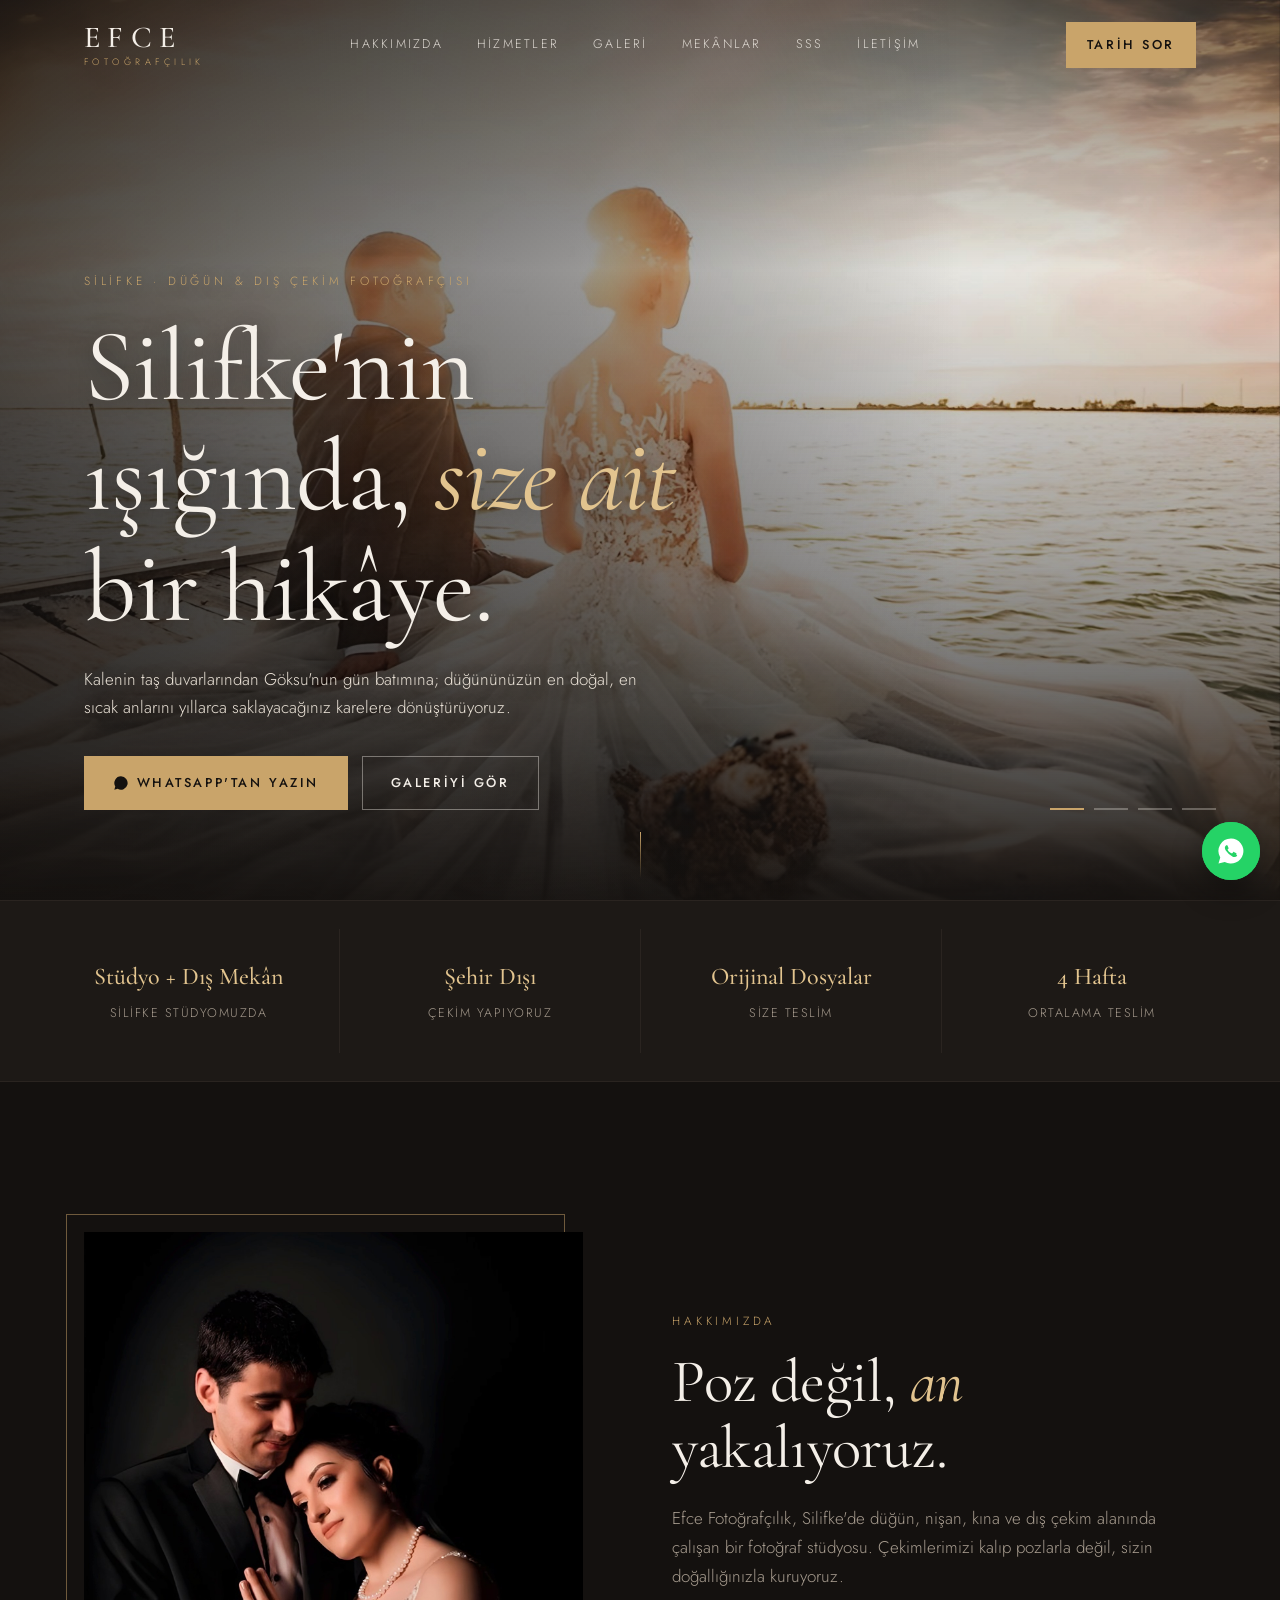
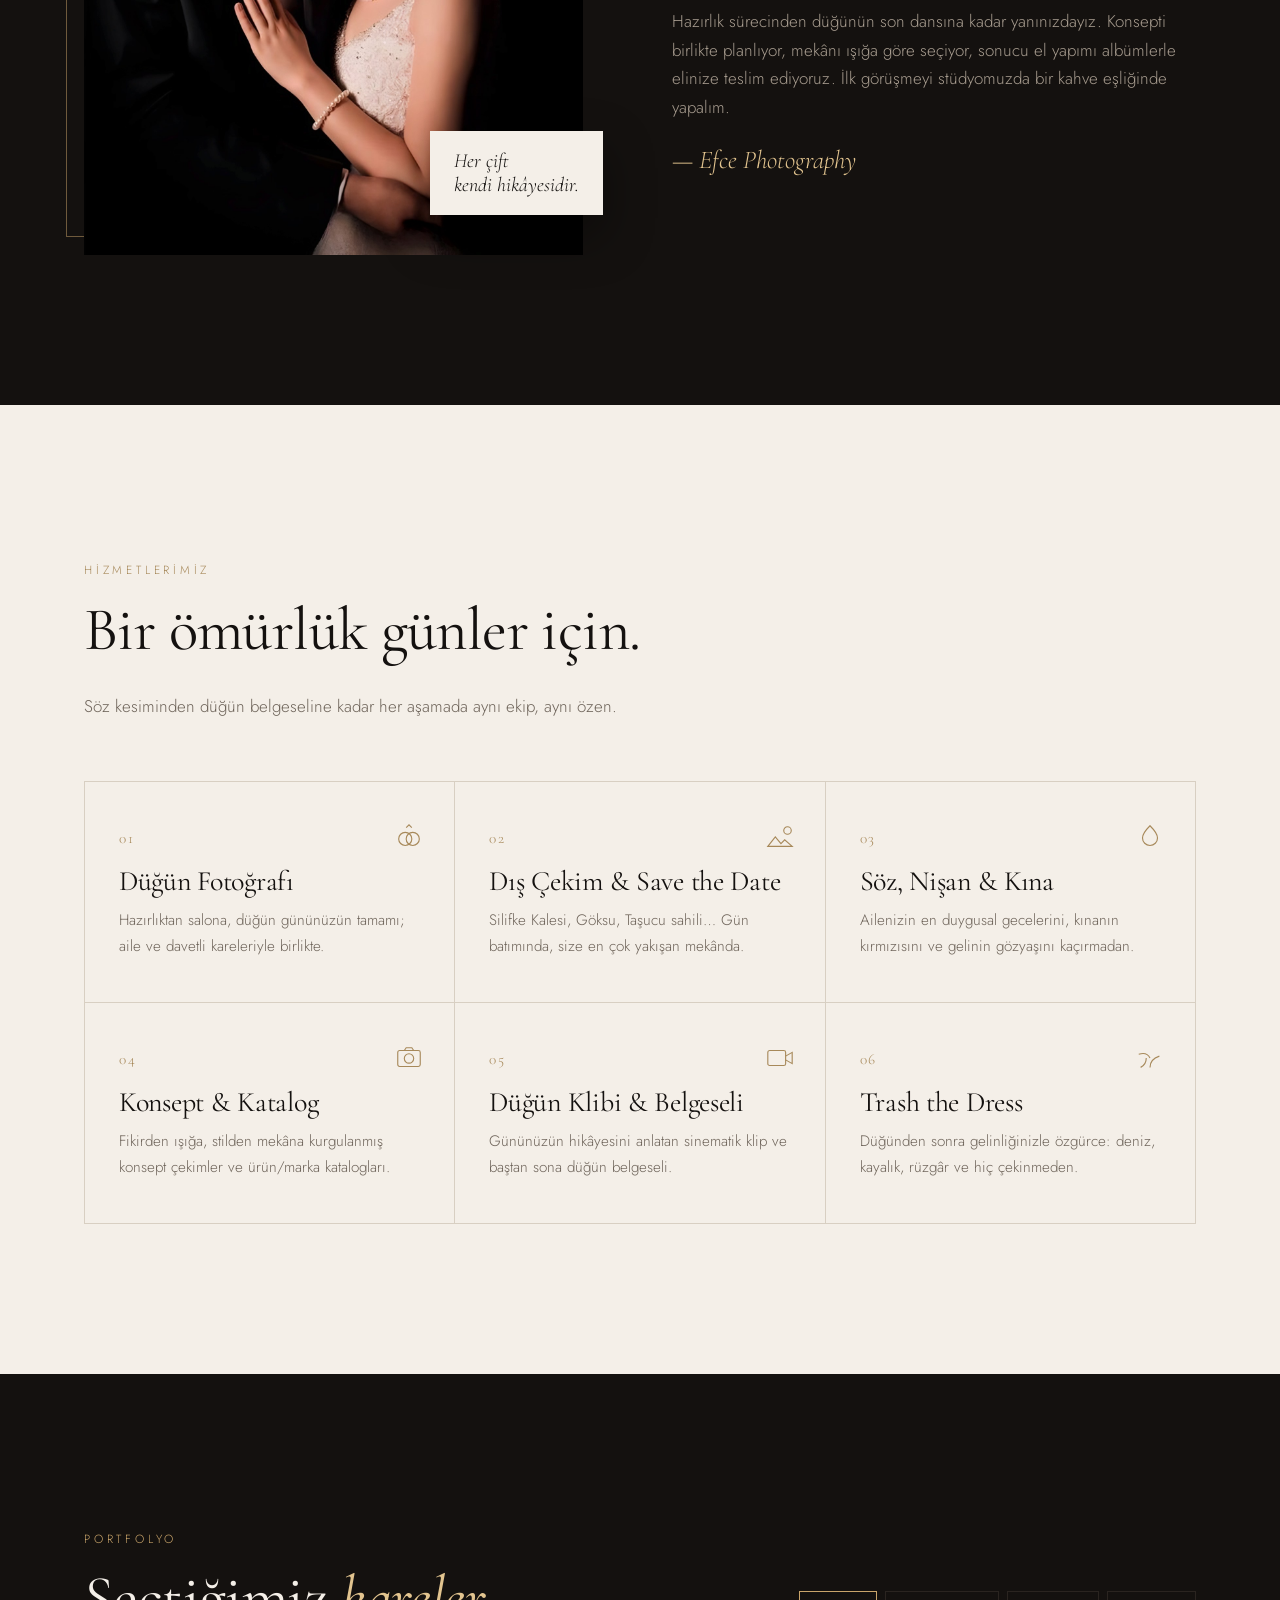
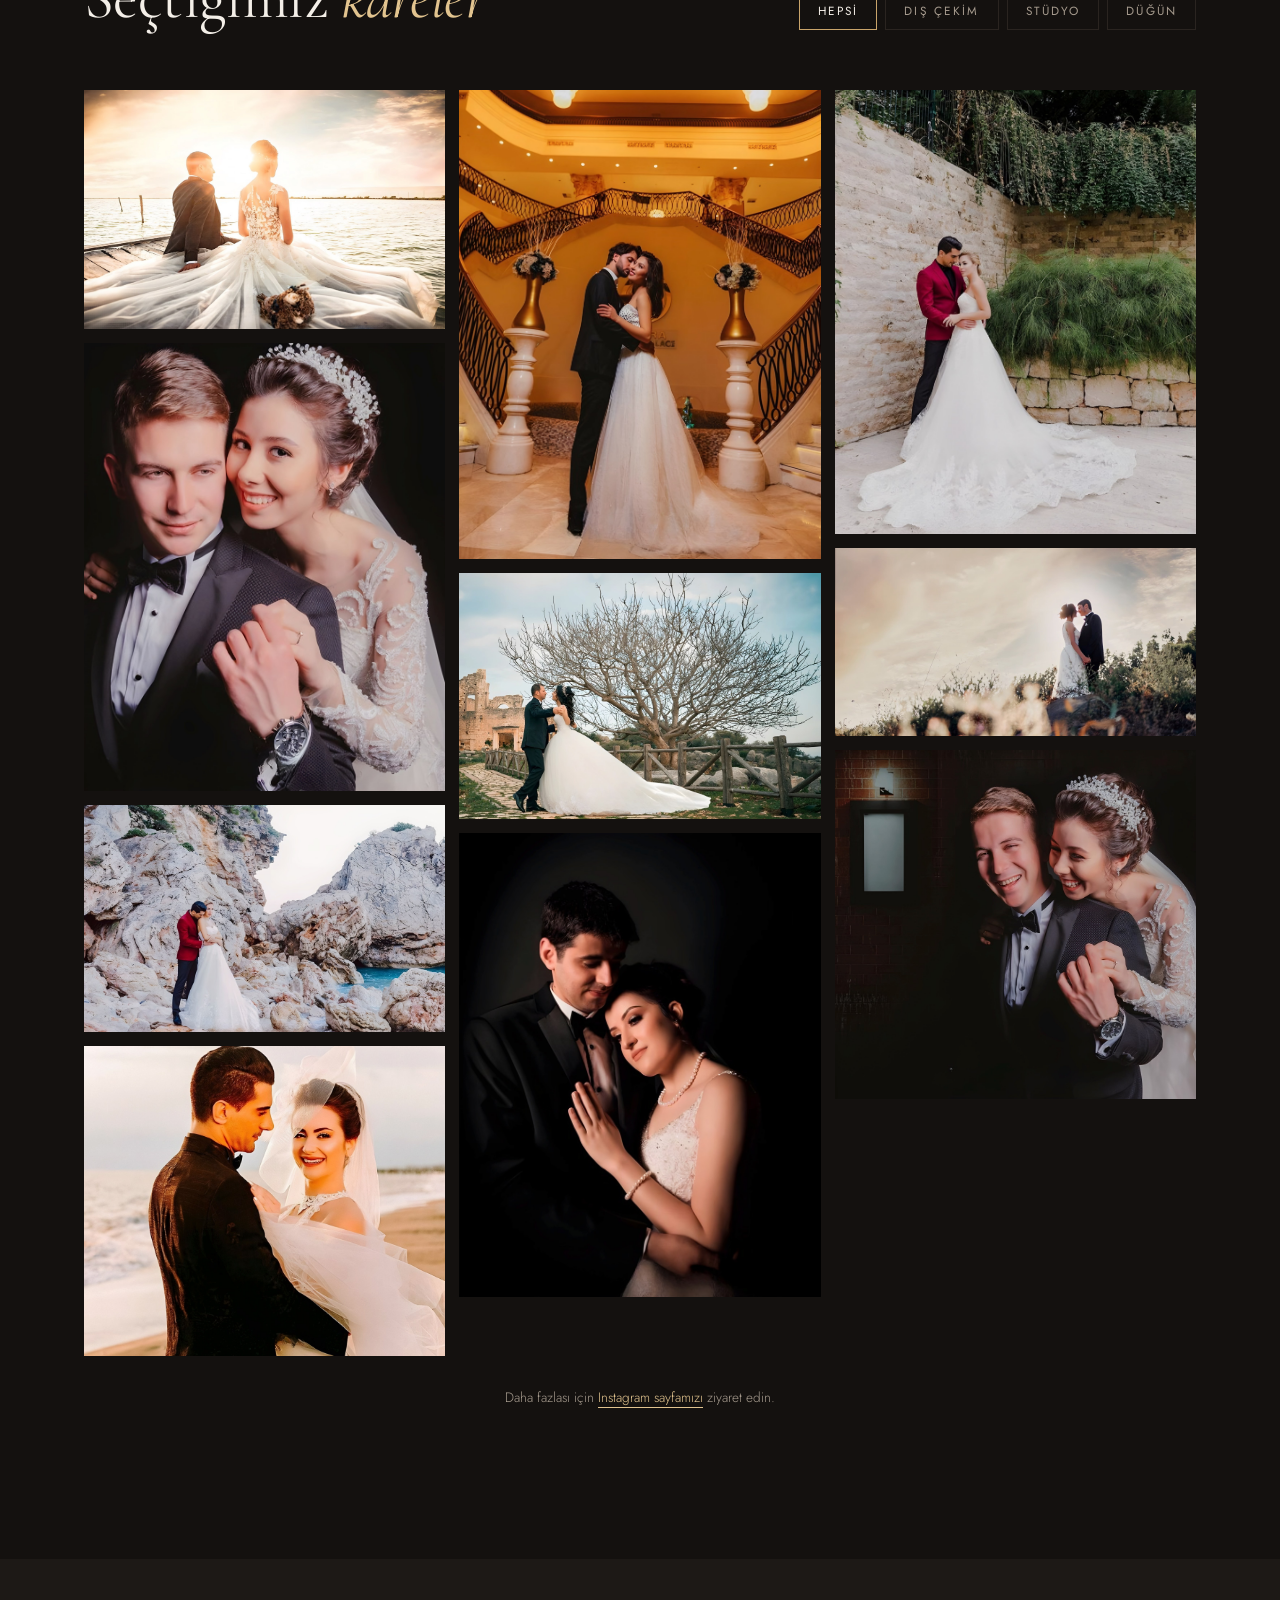
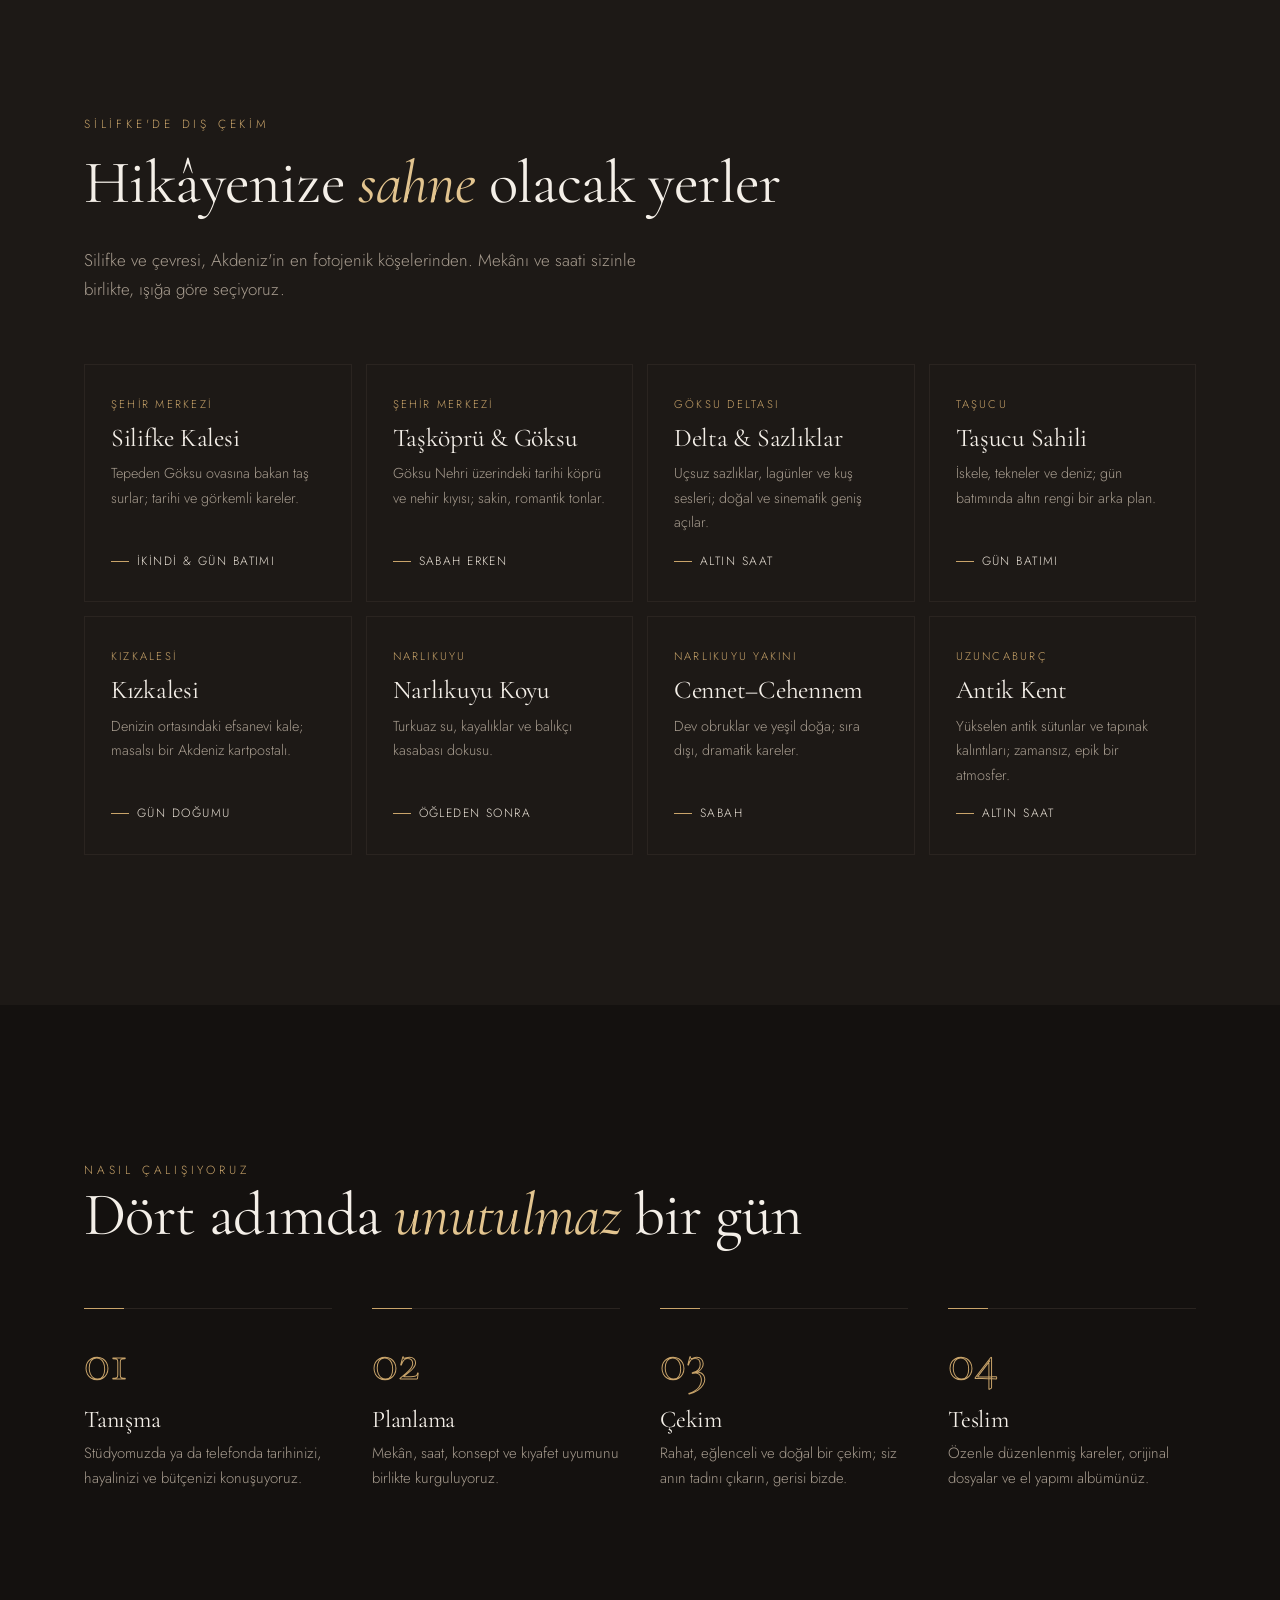
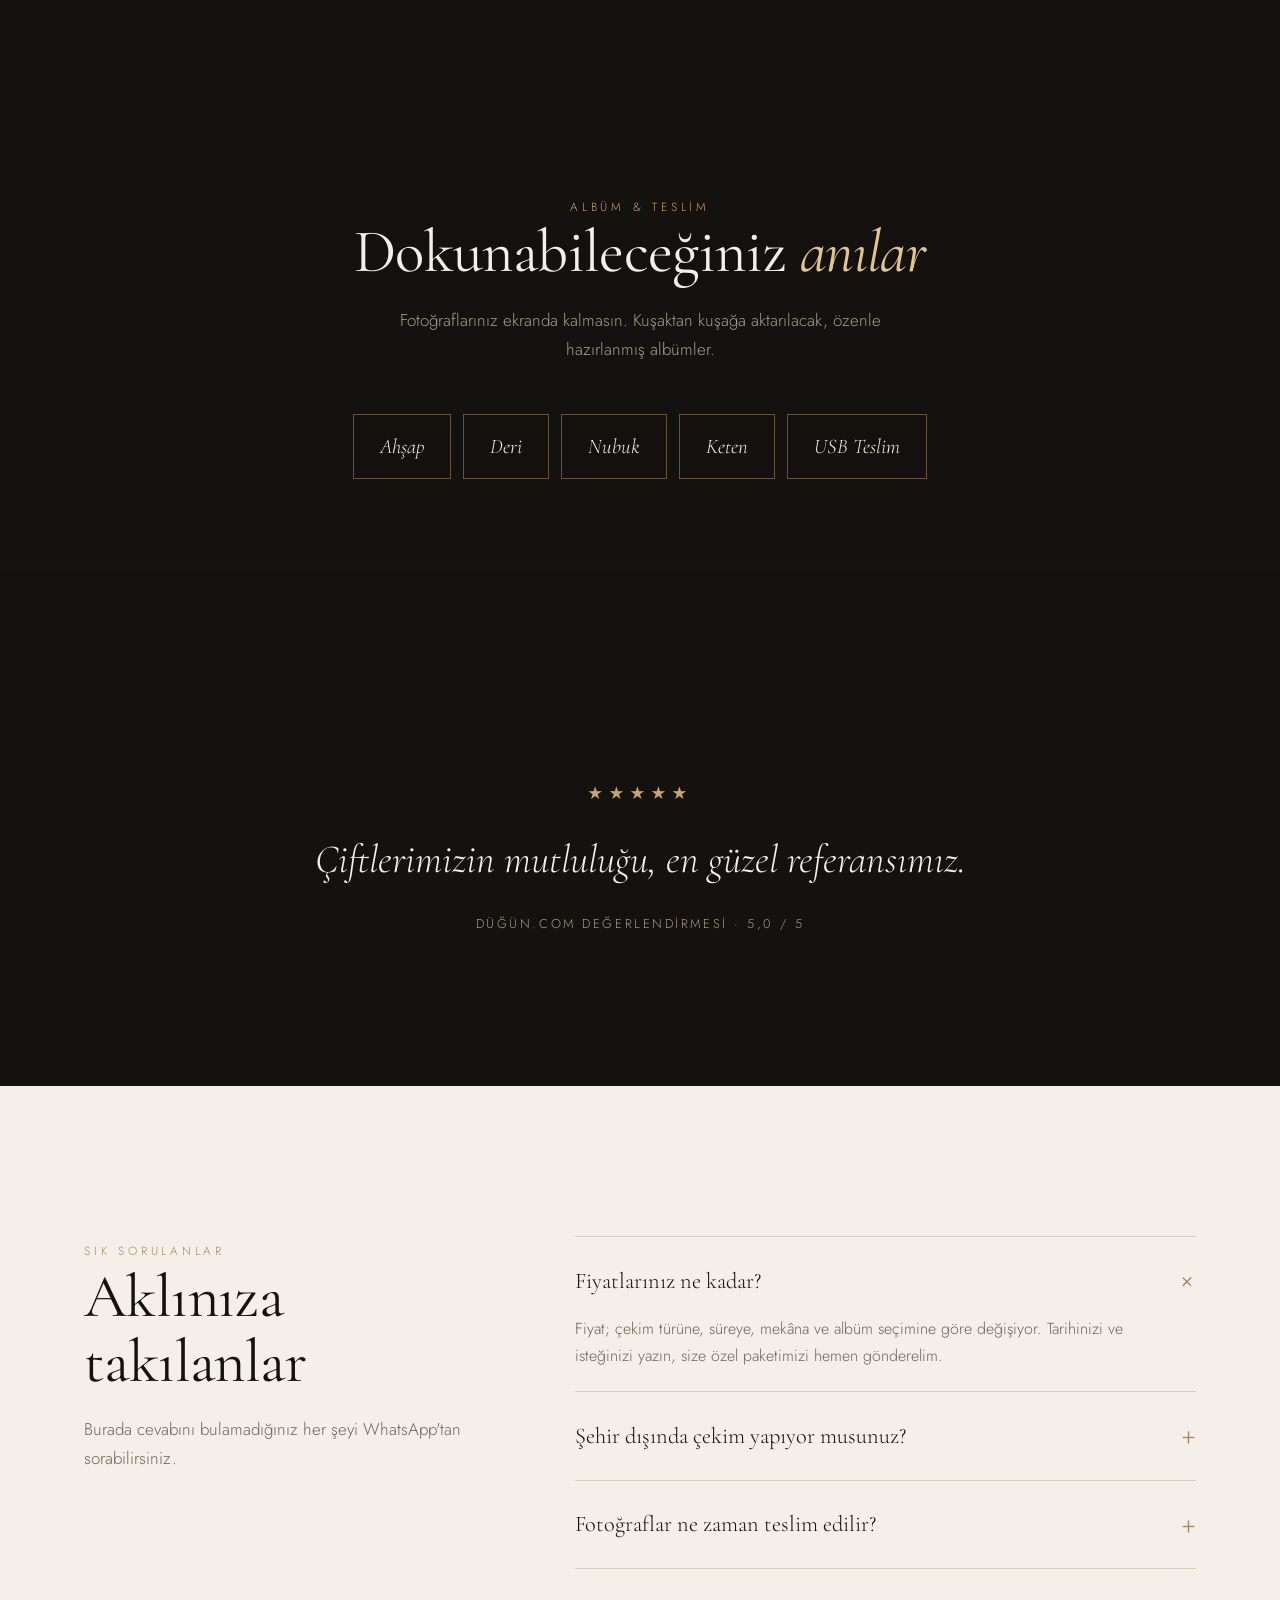
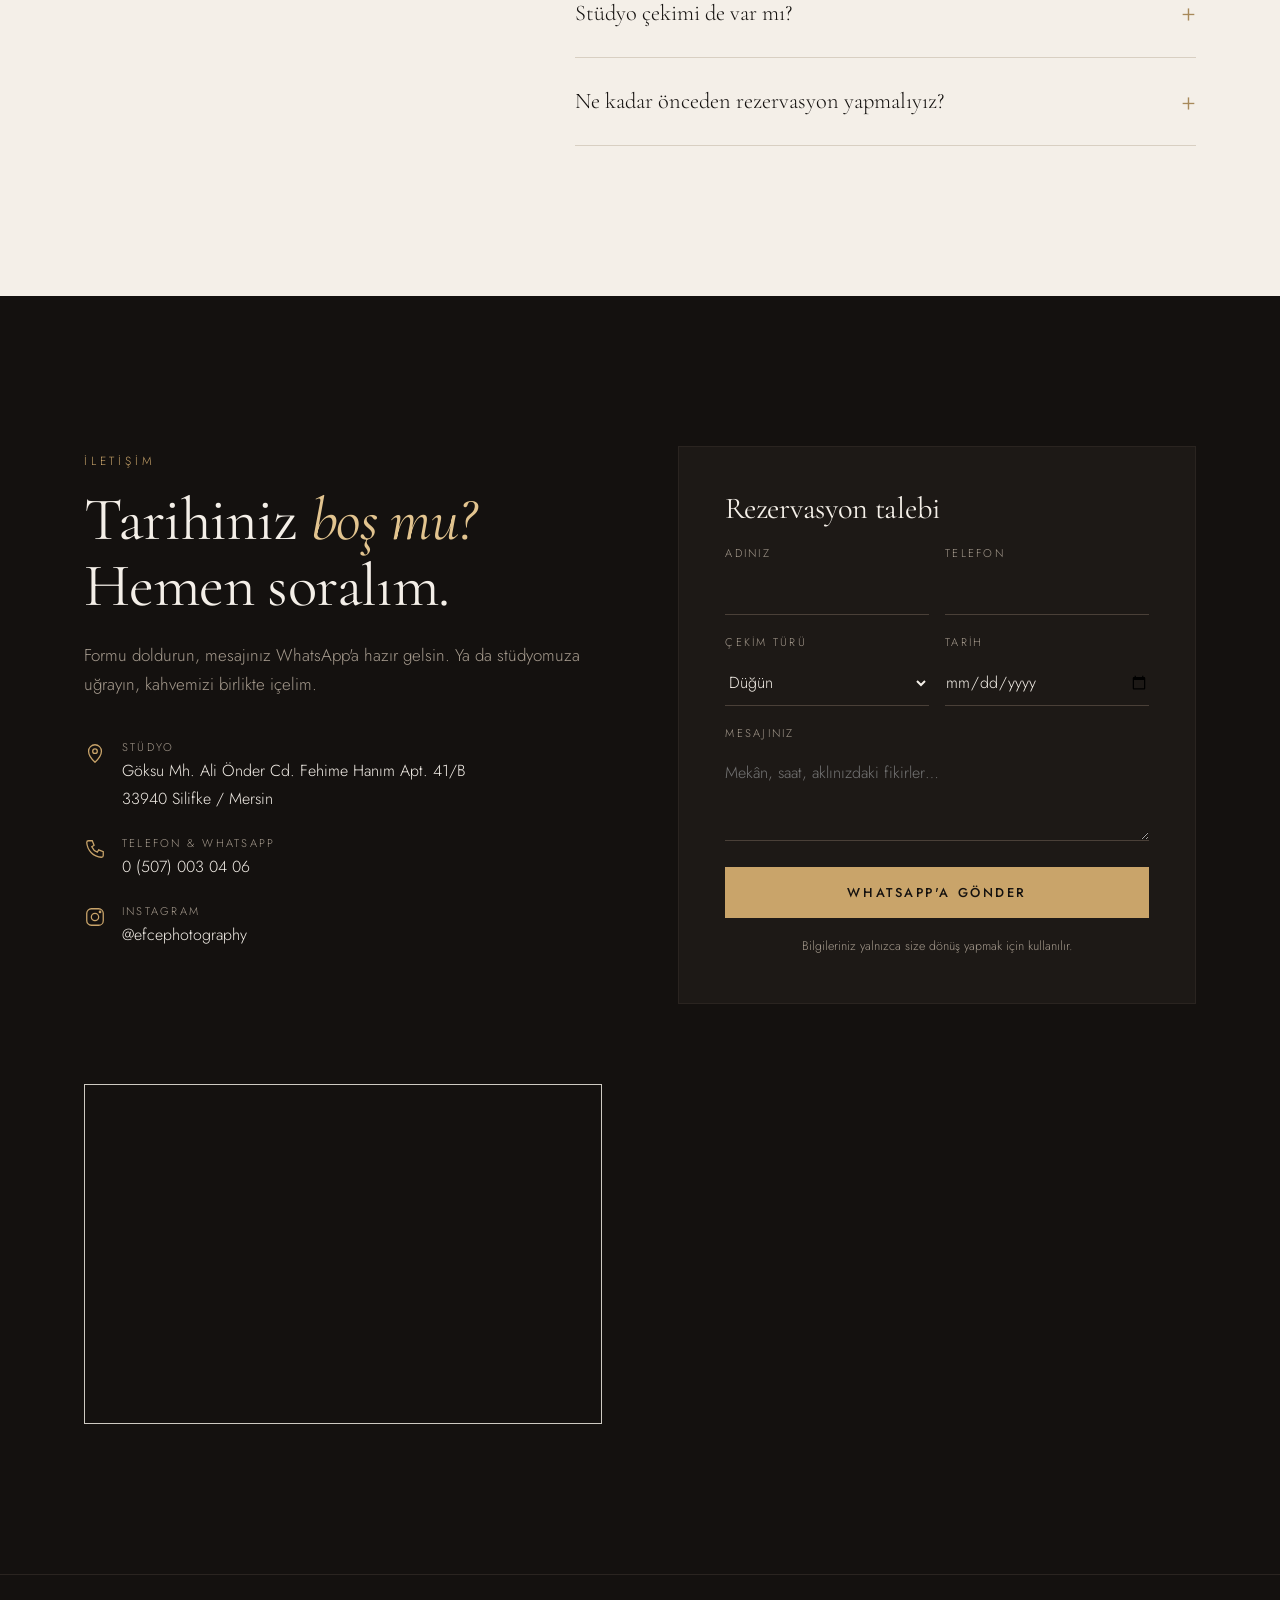
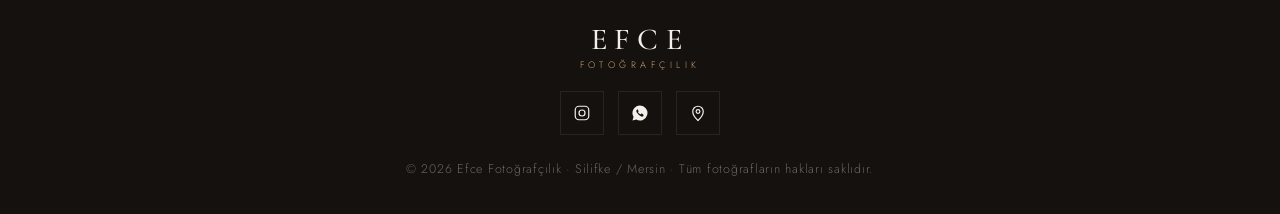
==== index.html @ 80490b1f "Efce Fotoğrafçılık sitesi ilk sürüm Co-Authored-By: Claude Opus 5.5 <noreply@anthropic.com>" ====
<!doctype html>
<html lang="tr">
<head>
<meta charset="utf-8">
<meta name="viewport" content="width=device-width, initial-scale=1">
<title>Efce Fotoğrafçılık · Silifke Düğün ve Dış Çekim</title>
<meta name="description" content="Efce Fotoğrafçılık — Silifke'de düğün, nişan, kına, dış çekim, save the date, konsept ve katalog çekimleri. Stüdyo ve dış mekân, şehir dışı çekim, el yapımı albümler.">
<meta property="og:title" content="Efce Fotoğrafçılık · Silifke">
<meta property="og:description" content="Silifke'nin ışığında size ait bir hikâye: düğün, dış çekim, nişan ve konsept çekimler.">
<meta property="og:image" content="https://efcefotografcilik.com.tr/img/p5.jpg">
<meta property="og:type" content="website">
<meta name="theme-color" content="#14110f">
<link rel="icon" href="data:image/svg+xml,<svg xmlns='http://www.w3.org/2000/svg' viewBox='0 0 64 64'><rect width='64' height='64' rx='14' fill='%2314110f'/><circle cx='32' cy='32' r='15' fill='none' stroke='%23c9a46a' stroke-width='4'/><circle cx='32' cy='32' r='5' fill='%23c9a46a'/></svg>">
<link rel="preconnect" href="https://fonts.googleapis.com">
<link rel="preconnect" href="https://fonts.gstatic.com" crossorigin>
<link href="https://fonts.googleapis.com/css2?family=Cormorant+Garamond:ital,wght@0,400;0,500;0,600;1,400;1,500&family=Jost:wght@300;400;500&display=swap" rel="stylesheet">
<script type="application/ld+json">
{"@context":"https://schema.org","@type":"ProfessionalService","name":"Efce Fotoğrafçılık","description":"Silifke düğün, nişan, dış çekim ve konsept fotoğrafçısı","image":"https://efcefotografcilik.com.tr/img/p5.jpg","url":"https://efcefotografcilik.com.tr","telephone":"+905070030406","sameAs":["https://www.instagram.com/efcephotography/"],
"address":{"@type":"PostalAddress","streetAddress":"Göksu Mh. Ali Önder Cd. Fehime Hanım Apt. 41/B","postalCode":"33940","addressLocality":"Silifke","addressRegion":"Mersin","addressCountry":"TR"},
"areaServed":["Silifke","Taşucu","Kızkalesi","Mersin"]}
</script>
<style>
:root{
  --ink:#14110f; --ink2:#1d1916; --ink3:#2a2420;
  --cream:#f4efe8; --cream2:#e9e1d6; --muted:#a69b8e; --muted-d:#6f655b;
  --gold:#c9a46a; --gold2:#e2c48f;
  --serif:'Cormorant Garamond',Georgia,serif; --sans:'Jost',system-ui,sans-serif;
  --pad:clamp(16px,5vw,72px);
}
*{box-sizing:border-box;margin:0;padding:0}
html{scroll-behavior:smooth}
body{background:var(--ink);color:var(--cream);font-family:var(--sans);font-weight:300;line-height:1.7;-webkit-font-smoothing:antialiased;overflow-x:hidden}
img{display:block;max-width:100%}
a{color:inherit;text-decoration:none}
.wrap{max-width:1240px;margin:0 auto;padding:0 var(--pad)}
.eyebrow{font-size:.74rem;letter-spacing:.32em;text-transform:uppercase;color:var(--gold)}
h1,h2,h3{font-family:var(--serif);font-weight:400;line-height:1.08;letter-spacing:-.01em}
h2{font-size:clamp(2.2rem,5vw,3.8rem)}
h2 em,h1 em{font-style:italic;color:var(--gold2)}
.lead{color:var(--muted);font-size:1.06rem;max-width:56ch}
section{padding:clamp(80px,12vw,150px) 0}
.btn{display:inline-flex;align-items:center;gap:.6em;padding:15px 28px;border:1px solid var(--gold);color:var(--ink);background:var(--gold);font-size:.8rem;letter-spacing:.2em;text-transform:uppercase;font-weight:500;transition:.35s;cursor:pointer;font-family:var(--sans)}
.btn:hover{background:var(--gold2);border-color:var(--gold2)}
.btn.ghost{background:transparent;color:var(--cream);border-color:rgba(244,239,232,.4)}
.btn.ghost:hover{border-color:var(--cream);background:rgba(244,239,232,.08)}
.btn svg{width:16px;height:16px}

/* NAV */
nav{position:fixed;inset:0 0 auto;z-index:50;transition:.4s;padding:22px 0}
nav.solid{background:rgba(20,17,15,.88);backdrop-filter:blur(14px);padding:12px 0;border-bottom:1px solid rgba(201,164,106,.15)}
nav .wrap{display:flex;align-items:center;justify-content:space-between;gap:20px}
.logo{display:flex;flex-direction:column;line-height:1}
.logo b{font-family:var(--serif);font-weight:500;font-size:1.9rem;letter-spacing:.24em}
.logo small{font-size:.58rem;letter-spacing:.48em;color:var(--gold);margin-top:4px;text-transform:uppercase}
.links{display:flex;gap:34px;font-size:.78rem;letter-spacing:.18em;text-transform:uppercase}
.links a{position:relative;opacity:.85}
.links a::after{content:"";position:absolute;left:0;bottom:-6px;width:0;height:1px;background:var(--gold);transition:.3s}
.links a:hover{opacity:1}.links a:hover::after{width:100%}
.nav-cta{padding:11px 20px}
.burger{display:none;background:none;border:0;color:var(--cream);cursor:pointer;width:40px;height:40px}
@media(max-width:940px){
  .links{position:fixed;inset:0;background:var(--ink);flex-direction:column;align-items:center;justify-content:center;gap:28px;font-size:1rem;transform:translateY(-100%);transition:.5s;z-index:-1}
  .links.open{transform:none}
  .burger{display:block}
  .nav-cta{display:none}
}

/* HERO */
.hero{position:relative;height:100svh;min-height:600px;overflow:hidden;display:flex;align-items:flex-end}
.slide{position:absolute;inset:0;background-size:cover;background-position:center;opacity:0;transition:opacity 1.8s ease;transform:scale(1.08)}
.slide.on{opacity:1;animation:kb 9s ease-out forwards}
@keyframes kb{to{transform:scale(1)}}
.hero::after{content:"";position:absolute;inset:0;background:linear-gradient(90deg,rgba(20,17,15,.72) 0%,rgba(20,17,15,.38) 45%,rgba(20,17,15,0) 75%),linear-gradient(180deg,rgba(20,17,15,.55) 0%,rgba(20,17,15,.1) 30%,rgba(20,17,15,.4) 62%,rgba(20,17,15,.95) 100%)}
.hero h1,.hero .lead,.hero .eyebrow{text-shadow:0 2px 24px rgba(0,0,0,.45)}
.hero .wrap{position:relative;z-index:2;width:100%;padding-bottom:clamp(60px,10vh,110px)}
.hero h1{font-size:clamp(2.8rem,8vw,6.6rem);max-width:13ch;margin:18px 0 22px}
.hero .lead{color:var(--cream2);margin-bottom:34px}
.hero-btns{display:flex;gap:14px;flex-wrap:wrap}
.dots{position:absolute;right:var(--pad);bottom:clamp(60px,10vh,110px);z-index:3;display:flex;gap:10px}
.dots button{width:34px;height:2px;border:0;background:rgba(244,239,232,.3);cursor:pointer;padding:0}
.dots button.on{background:var(--gold)}
@media(max-width:640px){.dots{display:none}}
.scroll-hint{position:absolute;left:50%;bottom:22px;z-index:3;width:1px;height:46px;background:linear-gradient(var(--gold),transparent);animation:sh 2s infinite}
@keyframes sh{0%{transform:scaleY(0);transform-origin:top}50%{transform:scaleY(1);transform-origin:top}51%{transform-origin:bottom}100%{transform:scaleY(0);transform-origin:bottom}}

/* PROMISE STRIP */
.strip{border-top:1px solid var(--ink3);border-bottom:1px solid var(--ink3);background:var(--ink2)}
.strip .wrap{display:grid;grid-template-columns:repeat(4,1fr)}
.strip div{padding:28px 18px;text-align:center;border-left:1px solid var(--ink3)}
.strip div:first-child{border-left:0}
.strip b{display:block;font-family:var(--serif);font-size:1.5rem;font-weight:500;color:var(--gold2)}
.strip span{font-size:.78rem;letter-spacing:.12em;color:var(--muted);text-transform:uppercase}
@media(max-width:760px){.strip .wrap{grid-template-columns:1fr 1fr}.strip div:nth-child(3){border-left:0}.strip div:nth-child(n+3){border-top:1px solid var(--ink3)}}

/* ABOUT */
.about .wrap{display:grid;grid-template-columns:1fr 1.05fr;gap:clamp(40px,7vw,110px);align-items:center}
.about-img{position:relative}
.about-img img{width:100%;aspect-ratio:4/5;object-fit:cover}
.about-img::before{content:"";position:absolute;inset:-18px 18px 18px -18px;border:1px solid var(--gold);opacity:.5;z-index:-1}
.about-img .tag{position:absolute;right:-20px;bottom:40px;background:var(--cream);color:var(--ink);padding:18px 24px;font-family:var(--serif);font-size:1.25rem;font-style:italic;line-height:1.2;box-shadow:0 20px 50px rgba(0,0,0,.4)}
.about h2{margin:16px 0 24px}
.about p+p{margin-top:16px}
.sign{font-family:var(--serif);font-style:italic;font-size:1.6rem;color:var(--gold2);margin-top:28px}
@media(max-width:860px){.about .wrap{grid-template-columns:1fr}.about-img .tag{right:12px}}

/* SERVICES */
.services{background:var(--cream);color:var(--ink)}
.services .lead{color:var(--muted-d)}
.sec-head{display:flex;justify-content:space-between;align-items:flex-end;gap:30px;flex-wrap:wrap;margin-bottom:60px}
.sec-head h2{margin-top:14px}
.svc{display:grid;grid-template-columns:repeat(3,1fr);gap:1px;background:#d8cfc2;border:1px solid #d8cfc2}
.svc article{background:var(--cream);padding:42px 34px;transition:.4s;position:relative}
.svc article:hover{background:#fff}
.svc .n{font-family:var(--serif);font-size:.95rem;color:#a7895a;letter-spacing:.1em}
.svc h3{font-size:1.75rem;margin:14px 0 12px}
.svc p{color:var(--muted-d);font-size:.95rem}
.svc svg{width:30px;height:30px;stroke:#a7895a;fill:none;stroke-width:1.2;position:absolute;right:30px;top:40px;transition:.4s}
.svc article:hover svg{transform:rotate(-8deg) scale(1.1)}
@media(max-width:900px){.svc{grid-template-columns:1fr 1fr}}
@media(max-width:600px){.svc{grid-template-columns:1fr}}

/* PORTFOLIO */
.filters{display:flex;gap:8px;flex-wrap:wrap}
.filters button{background:none;border:1px solid var(--ink3);color:var(--muted);padding:10px 18px;font-family:var(--sans);font-size:.74rem;letter-spacing:.18em;text-transform:uppercase;cursor:pointer;transition:.3s}
.filters button.on,.filters button:hover{border-color:var(--gold);color:var(--cream)}
.grid{columns:3 300px;column-gap:14px}
.grid figure{break-inside:avoid;margin-bottom:14px;position:relative;overflow:hidden;cursor:zoom-in;transition:opacity .4s}
.grid figure.hide{display:none}
.grid img{width:100%;transition:transform 1.1s cubic-bezier(.2,.7,.2,1),filter .6s}
.grid figure:hover img{transform:scale(1.05)}
.grid figcaption{position:absolute;inset:auto 0 0;padding:40px 20px 16px;background:linear-gradient(transparent,rgba(20,17,15,.85));font-family:var(--serif);font-size:1.2rem;font-style:italic;opacity:0;transform:translateY(10px);transition:.4s}
.grid figure:hover figcaption{opacity:1;transform:none}
.note{margin-top:30px;color:var(--muted);font-size:.85rem;text-align:center}
.note a{color:var(--gold2);border-bottom:1px solid}

/* LIGHTBOX */
.lb{position:fixed;inset:0;z-index:100;background:rgba(10,8,7,.96);display:none;align-items:center;justify-content:center;padding:60px 16px}
.lb.open{display:flex}
.lb img{max-height:86vh;max-width:min(1100px,100%);object-fit:contain;box-shadow:0 30px 80px rgba(0,0,0,.6)}
.lb button{position:absolute;background:none;border:0;color:var(--cream);font-size:2.4rem;cursor:pointer;width:56px;height:56px;opacity:.75;font-family:var(--serif)}
.lb button:hover{opacity:1;color:var(--gold2)}
.lb .x{top:12px;right:12px}.lb .pv{left:8px;top:50%;transform:translateY(-50%)}.lb .nx{right:8px;top:50%;transform:translateY(-50%)}

/* LOCATIONS */
.places{background:var(--ink2)}
.place-list{display:grid;grid-template-columns:repeat(4,1fr);gap:14px}
.place{border:1px solid var(--ink3);padding:30px 26px;position:relative;overflow:hidden;transition:.4s;min-height:230px;display:flex;flex-direction:column}
.place::before{content:"";position:absolute;inset:0;background:radial-gradient(circle at 100% 0,rgba(201,164,106,.18),transparent 60%);opacity:0;transition:.4s}
.place:hover{border-color:rgba(201,164,106,.5);transform:translateY(-4px)}
.place:hover::before{opacity:1}
.place .km{font-size:.7rem;letter-spacing:.2em;color:var(--gold);text-transform:uppercase}
.place h3{font-size:1.6rem;margin:10px 0 10px}
.place p{color:var(--muted);font-size:.9rem;flex:1}
.place .when{margin-top:16px;font-size:.75rem;letter-spacing:.12em;text-transform:uppercase;color:var(--cream2);display:flex;align-items:center;gap:8px}
.place .when::before{content:"";width:18px;height:1px;background:var(--gold)}
@media(max-width:1000px){.place-list{grid-template-columns:1fr 1fr}}
@media(max-width:560px){.place-list{grid-template-columns:1fr}}

/* PROCESS */
.steps{display:grid;grid-template-columns:repeat(4,1fr);gap:40px;counter-reset:s;margin-top:60px}
.step{counter-increment:s;border-top:1px solid var(--ink3);padding-top:26px;position:relative}
.step::before{content:"0" counter(s);font-family:var(--serif);font-size:3.4rem;color:transparent;-webkit-text-stroke:1px var(--gold);line-height:1;display:block;margin-bottom:18px}
.step::after{content:"";position:absolute;top:-1px;left:0;width:40px;height:1px;background:var(--gold)}
.step h3{font-size:1.5rem;margin-bottom:8px}
.step p{color:var(--muted);font-size:.93rem}
@media(max-width:900px){.steps{grid-template-columns:1fr 1fr}}
@media(max-width:520px){.steps{grid-template-columns:1fr}}

/* ALBUMS */
.albums{position:relative;background:linear-gradient(rgba(20,17,15,.82),rgba(20,17,15,.92)),url(img/p4.jpg) center/cover fixed}
.albums .wrap{text-align:center}
.albums .lead{margin:22px auto 50px}
.mats{display:flex;justify-content:center;flex-wrap:wrap;gap:12px}
.mats span{border:1px solid rgba(201,164,106,.45);padding:14px 26px;font-family:var(--serif);font-size:1.3rem;font-style:italic;background:rgba(20,17,15,.4)}
@media(max-width:700px){.albums{background-attachment:scroll}}

/* REVIEW */
.review .wrap{text-align:center;max-width:860px}
.stars{color:var(--gold);letter-spacing:.3em;font-size:1.1rem}
.review blockquote{font-family:var(--serif);font-size:clamp(1.6rem,3.4vw,2.5rem);font-style:italic;line-height:1.3;margin:24px 0}
.review cite{font-style:normal;font-size:.8rem;letter-spacing:.2em;text-transform:uppercase;color:var(--muted)}

/* FAQ */
.faq{background:var(--cream);color:var(--ink)}
.faq .wrap{display:grid;grid-template-columns:1fr 1.5fr;gap:clamp(40px,6vw,90px)}
.faq .lead{color:var(--muted-d);margin-top:20px}
details{border-bottom:1px solid #d8cfc2;padding:22px 0}
details:first-child{border-top:1px solid #d8cfc2}
summary{list-style:none;cursor:pointer;font-family:var(--serif);font-size:1.4rem;display:flex;justify-content:space-between;gap:20px;align-items:center}
summary::-webkit-details-marker{display:none}
summary::after{content:"+";font-family:var(--sans);font-weight:300;font-size:1.6rem;color:#a7895a;transition:.3s}
details[open] summary::after{transform:rotate(45deg)}
details p{color:var(--muted-d);margin-top:12px;max-width:62ch}
@media(max-width:860px){.faq .wrap{grid-template-columns:1fr}}

/* CONTACT */
.contact .wrap{display:grid;grid-template-columns:1fr 1fr;gap:clamp(40px,6vw,90px)}
.contact h2{margin:14px 0 22px}
.info{margin-top:40px;display:grid;gap:22px}
.info div{display:flex;gap:16px;align-items:flex-start}
.info svg{width:22px;height:22px;stroke:var(--gold);fill:none;stroke-width:1.4;flex:none;margin-top:4px}
.info small{display:block;font-size:.7rem;letter-spacing:.2em;text-transform:uppercase;color:var(--muted)}
.info a:hover{color:var(--gold2)}
form{background:var(--ink2);border:1px solid var(--ink3);padding:clamp(26px,4vw,46px);display:grid;gap:18px}
form h3{font-size:1.9rem}
.row{display:grid;grid-template-columns:1fr 1fr;gap:16px}
@media(max-width:520px){.row{grid-template-columns:1fr}}
label{font-size:.7rem;letter-spacing:.2em;text-transform:uppercase;color:var(--muted);display:grid;gap:8px}
input,select,textarea{background:transparent;border:0;border-bottom:1px solid #4a4038;color:var(--cream);font-family:var(--sans);font-size:1rem;font-weight:300;padding:10px 0;outline:none;transition:.3s;width:100%}
select option{background:var(--ink2)}
input:focus,select:focus,textarea:focus{border-color:var(--gold)}
textarea{resize:vertical;min-height:90px}
form .btn{justify-content:center;margin-top:8px}
form .fine{font-size:.78rem;color:var(--muted);text-align:center}
.map{margin-top:clamp(50px,7vw,80px);height:340px;border:1px solid var(--ink3);filter:grayscale(1) invert(.92) contrast(.9) sepia(.15)}
.map iframe{width:100%;height:100%;border:0}
@media(max-width:860px){.contact .wrap{grid-template-columns:1fr}}

/* FOOTER */
footer{border-top:1px solid var(--ink3);padding:50px 0 34px;text-align:center}
footer .logo{align-items:center;margin-bottom:22px}
.social{display:flex;justify-content:center;gap:14px;margin-bottom:24px}
.social a{width:44px;height:44px;border:1px solid var(--ink3);display:grid;place-items:center;transition:.3s}
.social a:hover{border-color:var(--gold);color:var(--gold)}
.social svg{width:18px;height:18px}
footer p{font-size:.78rem;color:var(--muted-d);letter-spacing:.06em}

/* WA FLOAT */
.wa{position:fixed;right:20px;bottom:20px;z-index:60;width:58px;height:58px;border-radius:50%;background:#25d366;display:grid;place-items:center;box-shadow:0 10px 30px rgba(0,0,0,.4);transition:.3s}
.wa:hover{transform:scale(1.08)}
.wa svg{width:30px;height:30px;fill:#fff}
.wa::before{content:"";position:absolute;inset:0;border-radius:50%;border:2px solid #25d366;animation:pulse 2.4s infinite}
@keyframes pulse{to{transform:scale(1.5);opacity:0}}

/* REVEAL */
.rv{opacity:0;transform:translateY(34px);transition:opacity 1s ease,transform 1s cubic-bezier(.2,.7,.2,1)}
.rv.in{opacity:1;transform:none}
@media(prefers-reduced-motion:reduce){*{animation:none!important;transition:none!important}.rv{opacity:1;transform:none}}
</style>
</head>
<body>

<nav id="nav">
  <div class="wrap">
    <a href="#top" class="logo" aria-label="Efce Fotoğrafçılık ana sayfa"><b>EFCE</b><small>Fotoğrafçılık</small></a>
    <div class="links" id="links">
      <a href="#hakkimizda">Hakkımızda</a>
      <a href="#hizmetler">Hizmetler</a>
      <a href="#galeri">Galeri</a>
      <a href="#mekanlar">Mekânlar</a>
      <a href="#sss">SSS</a>
      <a href="#iletisim">İletişim</a>
    </div>
    <a class="btn nav-cta" data-wa="Merhaba, çekim tarihi sormak istiyorum." href="#">Tarih Sor</a>
    <button class="burger" id="burger" aria-label="Menü"><svg viewBox="0 0 24 24" stroke="currentColor" stroke-width="1.5" fill="none"><path d="M3 7h18M3 12h18M3 17h18"/></svg></button>
  </div>
</nav>

<header class="hero" id="top">
  <div class="slide on" style="background-image:url(img/p5.jpg)"></div>
  <div class="slide" style="background-image:url(img/p1.jpg)"></div>
  <div class="slide" style="background-image:url(img/p7.jpg)"></div>
  <div class="slide" style="background-image:url(img/p3.jpg);background-position:center 30%"></div>
  <div class="wrap">
    <span class="eyebrow">Silifke · Düğün &amp; Dış Çekim Fotoğrafçısı</span>
    <h1>Silifke'nin ışığında, <em>size ait</em> bir hikâye.</h1>
    <p class="lead">Kalenin taş duvarlarından Göksu'nun gün batımına; düğününüzün en doğal, en sıcak anlarını yıllarca saklayacağınız karelere dönüştürüyoruz.</p>
    <div class="hero-btns">
      <a class="btn" data-wa="Merhaba, düğün/dış çekim için bilgi almak istiyorum." href="#"><svg viewBox="0 0 24 24" fill="currentColor"><path d="M12 2a10 10 0 0 0-8.6 15.1L2 22l5-1.3A10 10 0 1 0 12 2Z"/></svg>WhatsApp'tan Yazın</a>
      <a class="btn ghost" href="#galeri">Galeriyi Gör</a>
    </div>
  </div>
  <div class="dots" id="dots"></div>
  <div class="scroll-hint"></div>
</header>

<div class="strip">
  <div class="wrap">
    <div><b>Stüdyo + Dış Mekân</b><span>Silifke stüdyomuzda</span></div>
    <div><b>Şehir Dışı</b><span>Çekim yapıyoruz</span></div>
    <div><b>Orijinal Dosyalar</b><span>Size teslim</span></div>
    <div><b>4 Hafta</b><span>Ortalama teslim</span></div>
  </div>
</div>

<section class="about" id="hakkimizda">
  <div class="wrap">
    <div class="about-img rv">
      <img src="img/p4.jpg" alt="Efce Fotoğrafçılık stüdyo çekimi — gelin ve damat" loading="lazy">
      <div class="tag">Her çift<br>kendi hikâyesidir.</div>
    </div>
    <div class="rv">
      <span class="eyebrow">Hakkımızda</span>
      <h2>Poz değil, <em>an</em> yakalıyoruz.</h2>
      <p class="lead">Efce Fotoğrafçılık, Silifke'de düğün, nişan, kına ve dış çekim alanında çalışan bir fotoğraf stüdyosu. Çekimlerimizi kalıp pozlarla değil, sizin doğallığınızla kuruyoruz.</p>
      <p class="lead">Hazırlık sürecinden düğünün son dansına kadar yanınızdayız. Konsepti birlikte planlıyor, mekânı ışığa göre seçiyor, sonucu el yapımı albümlerle elinize teslim ediyoruz. İlk görüşmeyi stüdyomuzda bir kahve eşliğinde yapalım.</p>
      <p class="sign">— Efce Photography</p>
    </div>
  </div>
</section>

<section class="services" id="hizmetler">
  <div class="wrap">
    <div class="sec-head rv">
      <div><span class="eyebrow" style="color:#a7895a">Hizmetlerimiz</span><h2>Bir ömürlük günler için.</h2></div>
      <p class="lead">Söz kesiminden düğün belgeseline kadar her aşamada aynı ekip, aynı özen.</p>
    </div>
    <div class="svc rv">
      <article><svg viewBox="0 0 32 32"><circle cx="12" cy="18" r="7"/><circle cx="20" cy="18" r="7"/><path d="M13 6l3-3 3 3"/></svg><span class="n">01</span><h3>Düğün Fotoğrafı</h3><p>Hazırlıktan salona, düğün gününüzün tamamı; aile ve davetli kareleriyle birlikte.</p></article>
      <article><svg viewBox="0 0 32 32"><circle cx="24" cy="9" r="4"/><path d="M3 26l8-10 6 7 4-4 8 7z"/></svg><span class="n">02</span><h3>Dış Çekim &amp; Save the Date</h3><p>Silifke Kalesi, Göksu, Taşucu sahili… Gün batımında, size en çok yakışan mekânda.</p></article>
      <article><svg viewBox="0 0 32 32"><path d="M16 4c-5 5-8 9-8 13a8 8 0 0 0 16 0c0-4-3-8-8-13z"/></svg><span class="n">03</span><h3>Söz, Nişan &amp; Kına</h3><p>Ailenizin en duygusal gecelerini, kınanın kırmızısını ve gelinin gözyaşını kaçırmadan.</p></article>
      <article><svg viewBox="0 0 32 32"><rect x="4" y="8" width="24" height="17" rx="2"/><circle cx="16" cy="16.5" r="5"/><path d="M11 8l2-3h6l2 3"/></svg><span class="n">04</span><h3>Konsept &amp; Katalog</h3><p>Fikirden ışığa, stilden mekâna kurgulanmış konsept çekimler ve ürün/marka katalogları.</p></article>
      <article><svg viewBox="0 0 32 32"><rect x="3" y="8" width="19" height="16" rx="2"/><path d="M22 14l7-4v12l-7-4"/></svg><span class="n">05</span><h3>Düğün Klibi &amp; Belgeseli</h3><p>Gününüzün hikâyesini anlatan sinematik klip ve baştan sona düğün belgeseli.</p></article>
      <article><svg viewBox="0 0 32 32"><path d="M6 26c4-2 6-6 6-10M16 26c0-6 4-10 10-12M4 12c6-2 10 0 12 4"/></svg><span class="n">06</span><h3>Trash the Dress</h3><p>Düğünden sonra gelinliğinizle özgürce: deniz, kayalık, rüzgâr ve hiç çekinmeden.</p></article>
    </div>
  </div>
</section>

<section id="galeri">
  <div class="wrap">
    <div class="sec-head rv">
      <div><span class="eyebrow">Portfolyo</span><h2>Seçtiğimiz <em>kareler</em></h2></div>
      <div class="filters" id="filters">
        <button class="on" data-f="hepsi">Hepsi</button>
        <button data-f="dis">Dış Çekim</button>
        <button data-f="studyo">Stüdyo</button>
        <button data-f="dugun">Düğün</button>
      </div>
    </div>
    <div class="grid" id="grid">
      <figure data-c="dis"><img src="img/p5.jpg" alt="Gün batımında iskelede gelin ve damat" loading="lazy"><figcaption>Gün batımı, iskele</figcaption></figure>
      <figure data-c="studyo"><img src="img/p8.jpg" alt="Stüdyoda gülümseyen çift" loading="lazy"><figcaption>Stüdyo portre</figcaption></figure>
      <figure data-c="dis"><img src="img/p7.jpg" alt="Kayalık koyda gelin ve damat" loading="lazy"><figcaption>Kayalık koy</figcaption></figure>
      <figure data-c="dis"><img src="img/p3.jpg" alt="Sahilde gelin ve damat" loading="lazy"><figcaption>Sahilde</figcaption></figure>
      <figure data-c="dugun"><img src="img/p9.jpg" alt="Merdivenli salonda gelin ve damat" loading="lazy"><figcaption>Düğün salonu</figcaption></figure>
      <figure data-c="dis"><img src="img/p1.jpg" alt="Tarihi kalıntılar yanında çift" loading="lazy"><figcaption>Tarihi doku</figcaption></figure>
      <figure data-c="studyo"><img src="img/p4.jpg" alt="Siyah fonda romantik çift portresi" loading="lazy"><figcaption>Siyah fon</figcaption></figure>
      <figure data-c="dis"><img src="img/p6.jpg" alt="Taş duvar önünde gelin ve damat" loading="lazy"><figcaption>Taş duvar</figcaption></figure>
      <figure data-c="dis"><img src="img/p2.jpg" alt="Gökyüzü altında çift" loading="lazy"><figcaption>Gökyüzü</figcaption></figure>
      <figure data-c="studyo"><img src="img/p10.jpg" alt="Tuğla duvar önünde neşeli çift" loading="lazy"><figcaption>Neşe</figcaption></figure>
    </div>
    <p class="note">Daha fazlası için <a href="#" data-ig>Instagram sayfamızı</a> ziyaret edin.</p>
  </div>
</section>

<section class="places" id="mekanlar">
  <div class="wrap">
    <div class="sec-head rv">
      <div><span class="eyebrow">Silifke'de Dış Çekim</span><h2>Hikâyenize <em>sahne</em> olacak yerler</h2></div>
      <p class="lead">Silifke ve çevresi, Akdeniz'in en fotojenik köşelerinden. Mekânı ve saati sizinle birlikte, ışığa göre seçiyoruz.</p>
    </div>
    <div class="place-list">
      <div class="place rv"><span class="km">Şehir merkezi</span><h3>Silifke Kalesi</h3><p>Tepeden Göksu ovasına bakan taş surlar; tarihi ve görkemli kareler.</p><span class="when">İkindi &amp; gün batımı</span></div>
      <div class="place rv"><span class="km">Şehir merkezi</span><h3>Taşköprü &amp; Göksu</h3><p>Göksu Nehri üzerindeki tarihi köprü ve nehir kıyısı; sakin, romantik tonlar.</p><span class="when">Sabah erken</span></div>
      <div class="place rv"><span class="km">Göksu Deltası</span><h3>Delta &amp; Sazlıklar</h3><p>Uçsuz sazlıklar, lagünler ve kuş sesleri; doğal ve sinematik geniş açılar.</p><span class="when">Altın saat</span></div>
      <div class="place rv"><span class="km">Taşucu</span><h3>Taşucu Sahili</h3><p>İskele, tekneler ve deniz; gün batımında altın rengi bir arka plan.</p><span class="when">Gün batımı</span></div>
      <div class="place rv"><span class="km">Kızkalesi</span><h3>Kızkalesi</h3><p>Denizin ortasındaki efsanevi kale; masalsı bir Akdeniz kartpostalı.</p><span class="when">Gün doğumu</span></div>
      <div class="place rv"><span class="km">Narlıkuyu</span><h3>Narlıkuyu Koyu</h3><p>Turkuaz su, kayalıklar ve balıkçı kasabası dokusu.</p><span class="when">Öğleden sonra</span></div>
      <div class="place rv"><span class="km">Narlıkuyu yakını</span><h3>Cennet–Cehennem</h3><p>Dev obruklar ve yeşil doğa; sıra dışı, dramatik kareler.</p><span class="when">Sabah</span></div>
      <div class="place rv"><span class="km">Uzuncaburç</span><h3>Antik Kent</h3><p>Yükselen antik sütunlar ve tapınak kalıntıları; zamansız, epik bir atmosfer.</p><span class="when">Altın saat</span></div>
    </div>
  </div>
</section>

<section id="surec">
  <div class="wrap">
    <div class="rv" style="max-width:720px">
      <span class="eyebrow">Nasıl Çalışıyoruz</span>
      <h2>Dört adımda <em>unutulmaz</em> bir gün</h2>
    </div>
    <div class="steps">
      <div class="step rv"><h3>Tanışma</h3><p>Stüdyomuzda ya da telefonda tarihinizi, hayalinizi ve bütçenizi konuşuyoruz.</p></div>
      <div class="step rv"><h3>Planlama</h3><p>Mekân, saat, konsept ve kıyafet uyumunu birlikte kurguluyoruz.</p></div>
      <div class="step rv"><h3>Çekim</h3><p>Rahat, eğlenceli ve doğal bir çekim; siz anın tadını çıkarın, gerisi bizde.</p></div>
      <div class="step rv"><h3>Teslim</h3><p>Özenle düzenlenmiş kareler, orijinal dosyalar ve el yapımı albümünüz.</p></div>
    </div>
  </div>
</section>

<section class="albums">
  <div class="wrap rv">
    <span class="eyebrow">Albüm &amp; Teslim</span>
    <h2>Dokunabileceğiniz <em>anılar</em></h2>
    <p class="lead">Fotoğraflarınız ekranda kalmasın. Kuşaktan kuşağa aktarılacak, özenle hazırlanmış albümler.</p>
    <div class="mats"><span>Ahşap</span><span>Deri</span><span>Nubuk</span><span>Keten</span><span>USB Teslim</span></div>
  </div>
</section>

<section class="review">
  <div class="wrap rv">
    <div class="stars">★★★★★</div>
    <blockquote>Çiftlerimizin mutluluğu, en güzel referansımız.</blockquote>
    <cite>Düğün.com değerlendirmesi · 5,0 / 5</cite>
  </div>
</section>

<section class="faq" id="sss">
  <div class="wrap">
    <div class="rv">
      <span class="eyebrow" style="color:#a7895a">Sık Sorulanlar</span>
      <h2>Aklınıza takılanlar</h2>
      <p class="lead">Burada cevabını bulamadığınız her şeyi WhatsApp'tan sorabilirsiniz.</p>
    </div>
    <div class="rv">
      <details open><summary>Fiyatlarınız ne kadar?</summary><p>Fiyat; çekim türüne, süreye, mekâna ve albüm seçimine göre değişiyor. Tarihinizi ve isteğinizi yazın, size özel paketimizi hemen gönderelim.</p></details>
      <details><summary>Şehir dışında çekim yapıyor musunuz?</summary><p>Evet. Silifke dışında, Mersin ve çevre illerde de çekim yapıyoruz.</p></details>
      <details><summary>Fotoğraflar ne zaman teslim edilir?</summary><p>Düzenlenmiş fotoğraflar ortalama 4 hafta içinde teslim edilir. Orijinal dosyalarınızı da size veriyoruz.</p></details>
      <details><summary>Stüdyo çekimi de var mı?</summary><p>Evet, Silifke'deki stüdyomuzda iç mekân çekimleri yapıyoruz; dış çekimle birlikte planlanabilir.</p></details>
      <details><summary>Ne kadar önceden rezervasyon yapmalıyız?</summary><p>Yaz ayları ve hafta sonları çok yoğun geçiyor. Tarihinizi kesinleştirdiğiniz anda yazmanızı öneririz.</p></details>
    </div>
  </div>
</section>

<section class="contact" id="iletisim">
  <div class="wrap">
    <div class="rv">
      <span class="eyebrow">İletişim</span>
      <h2>Tarihiniz <em>boş mu?</em> Hemen soralım.</h2>
      <p class="lead">Formu doldurun, mesajınız WhatsApp'a hazır gelsin. Ya da stüdyomuza uğrayın, kahvemizi birlikte içelim.</p>
      <div class="info">
        <div><svg viewBox="0 0 24 24"><path d="M12 22s7-6.5 7-12a7 7 0 0 0-14 0c0 5.5 7 12 7 12z"/><circle cx="12" cy="10" r="2.5"/></svg><p><small>Stüdyo</small>Göksu Mh. Ali Önder Cd. Fehime Hanım Apt. 41/B<br>33940 Silifke / Mersin</p></div>
        <div><svg viewBox="0 0 24 24"><path d="M5 3h4l2 5-2.5 1.5a11 11 0 0 0 6 6L16 13l5 2v4a2 2 0 0 1-2 2A17 17 0 0 1 3 5a2 2 0 0 1 2-2z"/></svg><p><small>Telefon &amp; WhatsApp</small><a href="#" data-tel></a></p></div>
        <div><svg viewBox="0 0 24 24"><rect x="3" y="3" width="18" height="18" rx="5"/><circle cx="12" cy="12" r="4"/><circle cx="17.5" cy="6.5" r=".8"/></svg><p><small>Instagram</small><a href="#" data-ig data-ig-text></a></p></div>
      </div>
    </div>
    <form id="form" class="rv">
      <h3>Rezervasyon talebi</h3>
      <div class="row">
        <label>Adınız<input name="ad" required autocomplete="name"></label>
        <label>Telefon<input name="tel" type="tel" autocomplete="tel"></label>
      </div>
      <div class="row">
        <label>Çekim türü<select name="tur"><option>Düğün</option><option>Dış Çekim / Save the Date</option><option>Söz / Nişan / Kına</option><option>Konsept / Katalog</option><option>Düğün Klibi / Belgesel</option><option>Diğer</option></select></label>
        <label>Tarih<input name="tarih" type="date"></label>
      </div>
      <label>Mesajınız<textarea name="mesaj" placeholder="Mekân, saat, aklınızdaki fikirler…"></textarea></label>
      <button class="btn" type="submit">WhatsApp'a Gönder</button>
      <p class="fine">Bilgileriniz yalnızca size dönüş yapmak için kullanılır.</p>
    </form>
  </div>
  <div class="wrap">
    <div class="map rv"><iframe title="Efce Fotoğrafçılık konumu" loading="lazy" referrerpolicy="no-referrer-when-downgrade" src="https://maps.google.com/maps?q=G%C3%B6ksu%20Mahallesi%20Ali%20%C3%96nder%20Caddesi%20Silifke%20Mersin&z=16&output=embed"></iframe></div>
  </div>
</section>

<footer>
  <div class="wrap">
    <a href="#top" class="logo"><b>EFCE</b><small>Fotoğrafçılık</small></a>
    <div class="social">
      <a href="#" data-ig aria-label="Instagram"><svg viewBox="0 0 24 24" fill="none" stroke="currentColor" stroke-width="1.6"><rect x="3" y="3" width="18" height="18" rx="5"/><circle cx="12" cy="12" r="4"/></svg></a>
      <a href="#" data-wa="Merhaba," aria-label="WhatsApp"><svg viewBox="0 0 24 24" fill="currentColor"><path d="M12 2a10 10 0 0 0-8.6 15.1L2 22l5-1.3A10 10 0 1 0 12 2Zm5 13.6c-.2.6-1.2 1.2-1.7 1.2-.4.1-1 .1-1.6-.1a14 14 0 0 1-5.7-5c-.5-.7-.9-1.6-.9-2.4 0-.9.5-1.4.7-1.6.2-.2.4-.3.6-.3h.4c.1 0 .3 0 .5.4l.7 1.7c.1.1.1.3 0 .4l-.3.4-.3.3c-.1.1-.2.3 0 .5.1.3.6 1 1.3 1.6.9.8 1.6 1 1.9 1.1.2.1.4.1.5-.1l.7-.9c.2-.2.3-.2.5-.1l1.6.8c.2.1.4.2.4.3.1.1.1.6-.1 1.2Z"/></svg></a>
      <a href="#iletisim" aria-label="Konum"><svg viewBox="0 0 24 24" fill="none" stroke="currentColor" stroke-width="1.6"><path d="M12 22s7-6.5 7-12a7 7 0 0 0-14 0c0 5.5 7 12 7 12z"/><circle cx="12" cy="10" r="2.5"/></svg></a>
    </div>
    <p>© <span id="yil"></span> Efce Fotoğrafçılık · Silifke / Mersin · Tüm fotoğrafların hakları saklıdır.</p>
  </div>
</footer>

<a class="wa" data-wa="Merhaba, çekim hakkında bilgi almak istiyorum." href="#" aria-label="WhatsApp ile yazın"><svg viewBox="0 0 24 24"><path d="M12 2a10 10 0 0 0-8.6 15.1L2 22l5-1.3A10 10 0 1 0 12 2Zm5 13.6c-.2.6-1.2 1.2-1.7 1.2-.4.1-1 .1-1.6-.1a14 14 0 0 1-5.7-5c-.5-.7-.9-1.6-.9-2.4 0-.9.5-1.4.7-1.6.2-.2.4-.3.6-.3h.4c.1 0 .3 0 .5.4l.7 1.7c.1.1.1.3 0 .4l-.3.4-.3.3c-.1.1-.2.3 0 .5.1.3.6 1 1.3 1.6.9.8 1.6 1 1.9 1.1.2.1.4.1.5-.1l.7-.9c.2-.2.3-.2.5-.1l1.6.8c.2.1.4.2.4.3.1.1.1.6-.1 1.2Z"/></svg></a>

<div class="lb" id="lb" role="dialog" aria-label="Fotoğraf görüntüleyici">
  <button class="x" aria-label="Kapat">×</button>
  <button class="pv" aria-label="Önceki">‹</button>
  <img alt="">
  <button class="nx" aria-label="Sonraki">›</button>
</div>

<script>
/* ===== AYARLAR — telefon ve Instagram'ı buradan değiştirin ===== */
const AYAR = {
  telefon:   "905070030406",          // başında 90, boşluksuz (ör. 905321234567)
  telGoster: "0 (507) 003 04 06",     // sitede görünen hâli
  instagram: "efcephotography"        // @ olmadan kullanıcı adı
};
/* ============================================================== */

const wa = m => `https://wa.me/${AYAR.telefon}?text=${encodeURIComponent(m)}`;
document.querySelectorAll('[data-wa]').forEach(a=>{a.href=wa(a.dataset.wa);a.target="_blank";a.rel="noopener"});
document.querySelectorAll('[data-ig]').forEach(a=>{a.href=`https://instagram.com/${AYAR.instagram}`;a.target="_blank";a.rel="noopener"});
document.querySelectorAll('[data-ig-text]').forEach(a=>a.textContent='@'+AYAR.instagram);
document.querySelectorAll('[data-tel]').forEach(a=>{a.href='tel:+'+AYAR.telefon;a.textContent=AYAR.telGoster});
document.getElementById('yil').textContent=new Date().getFullYear();

// nav
const nav=document.getElementById('nav'),links=document.getElementById('links');
addEventListener('scroll',()=>nav.classList.toggle('solid',scrollY>60),{passive:true});
document.getElementById('burger').onclick=()=>links.classList.toggle('open');
links.querySelectorAll('a').forEach(a=>a.onclick=()=>links.classList.remove('open'));

// hero slider
const slides=[...document.querySelectorAll('.slide')],dots=document.getElementById('dots');let cur=0,timer;
slides.forEach((_,i)=>{const b=document.createElement('button');b.setAttribute('aria-label',`Fotoğraf ${i+1}`);b.onclick=()=>go(i);dots.appendChild(b)});
function go(i){slides[cur].classList.remove('on');dots.children[cur].classList.remove('on');cur=(i+slides.length)%slides.length;
  const s=slides[cur];s.style.animation='none';s.offsetHeight;s.style.animation='';s.classList.add('on');dots.children[cur].classList.add('on');
  clearInterval(timer);timer=setInterval(()=>go(cur+1),6500)}
go(0);

// filters
const figs=[...document.querySelectorAll('#grid figure')];
document.querySelectorAll('#filters button').forEach(b=>b.onclick=()=>{
  document.querySelectorAll('#filters button').forEach(x=>x.classList.remove('on'));b.classList.add('on');
  figs.forEach(f=>f.classList.toggle('hide',b.dataset.f!=='hepsi'&&f.dataset.c!==b.dataset.f))});

// lightbox
const lb=document.getElementById('lb'),lbi=lb.querySelector('img');let li=0;
const vis=()=>figs.filter(f=>!f.classList.contains('hide'));
function show(i){const v=vis();li=(i+v.length)%v.length;const im=v[li].querySelector('img');lbi.src=im.src;lbi.alt=im.alt}
figs.forEach(f=>f.onclick=()=>{show(vis().indexOf(f));lb.classList.add('open')});
lb.querySelector('.x').onclick=()=>lb.classList.remove('open');
lb.querySelector('.pv').onclick=e=>{e.stopPropagation();show(li-1)};
lb.querySelector('.nx').onclick=e=>{e.stopPropagation();show(li+1)};
lb.onclick=e=>{if(e.target===lb)lb.classList.remove('open')};
addEventListener('keydown',e=>{if(!lb.classList.contains('open'))return;if(e.key==='Escape')lb.classList.remove('open');if(e.key==='ArrowLeft')show(li-1);if(e.key==='ArrowRight')show(li+1)});

// form → WhatsApp
document.getElementById('form').onsubmit=e=>{e.preventDefault();const d=new FormData(e.target);
  const t=d.get('tarih')?new Date(d.get('tarih')).toLocaleDateString('tr-TR'):'belirtilmedi';
  const m=`Merhaba, ben ${d.get('ad')}.\nÇekim türü: ${d.get('tur')}\nTarih: ${t}\nTelefon: ${d.get('tel')||'-'}\n${d.get('mesaj')||''}`;
  window.open(wa(m),'_blank')};

// reveal
const io=new IntersectionObserver(es=>es.forEach(en=>{if(en.isIntersecting){en.target.classList.add('in');io.unobserve(en.target)}}),{threshold:.12});
document.querySelectorAll('.rv').forEach((el,i)=>{el.style.transitionDelay=(el.closest('.place-list,.steps')?(i%4)*0.08:0)+'s';io.observe(el)});
</script>
</body>
</html>
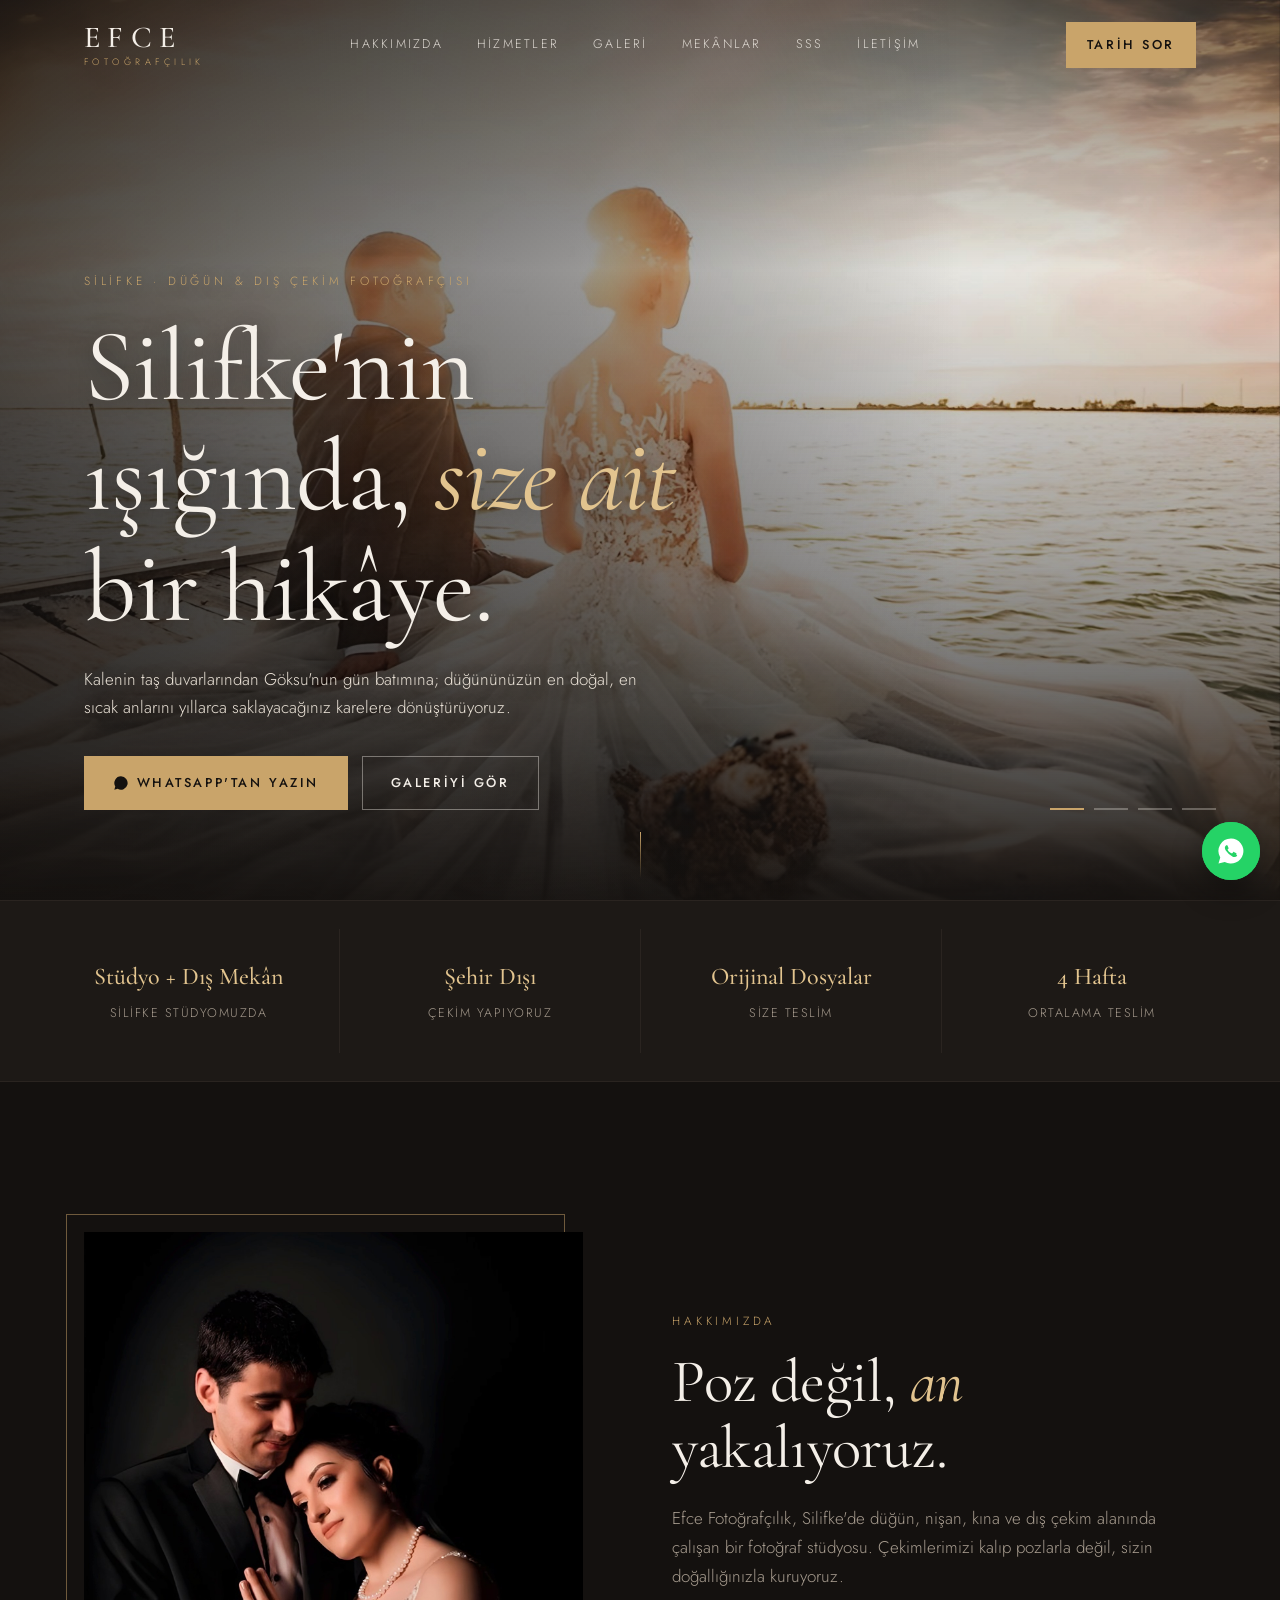
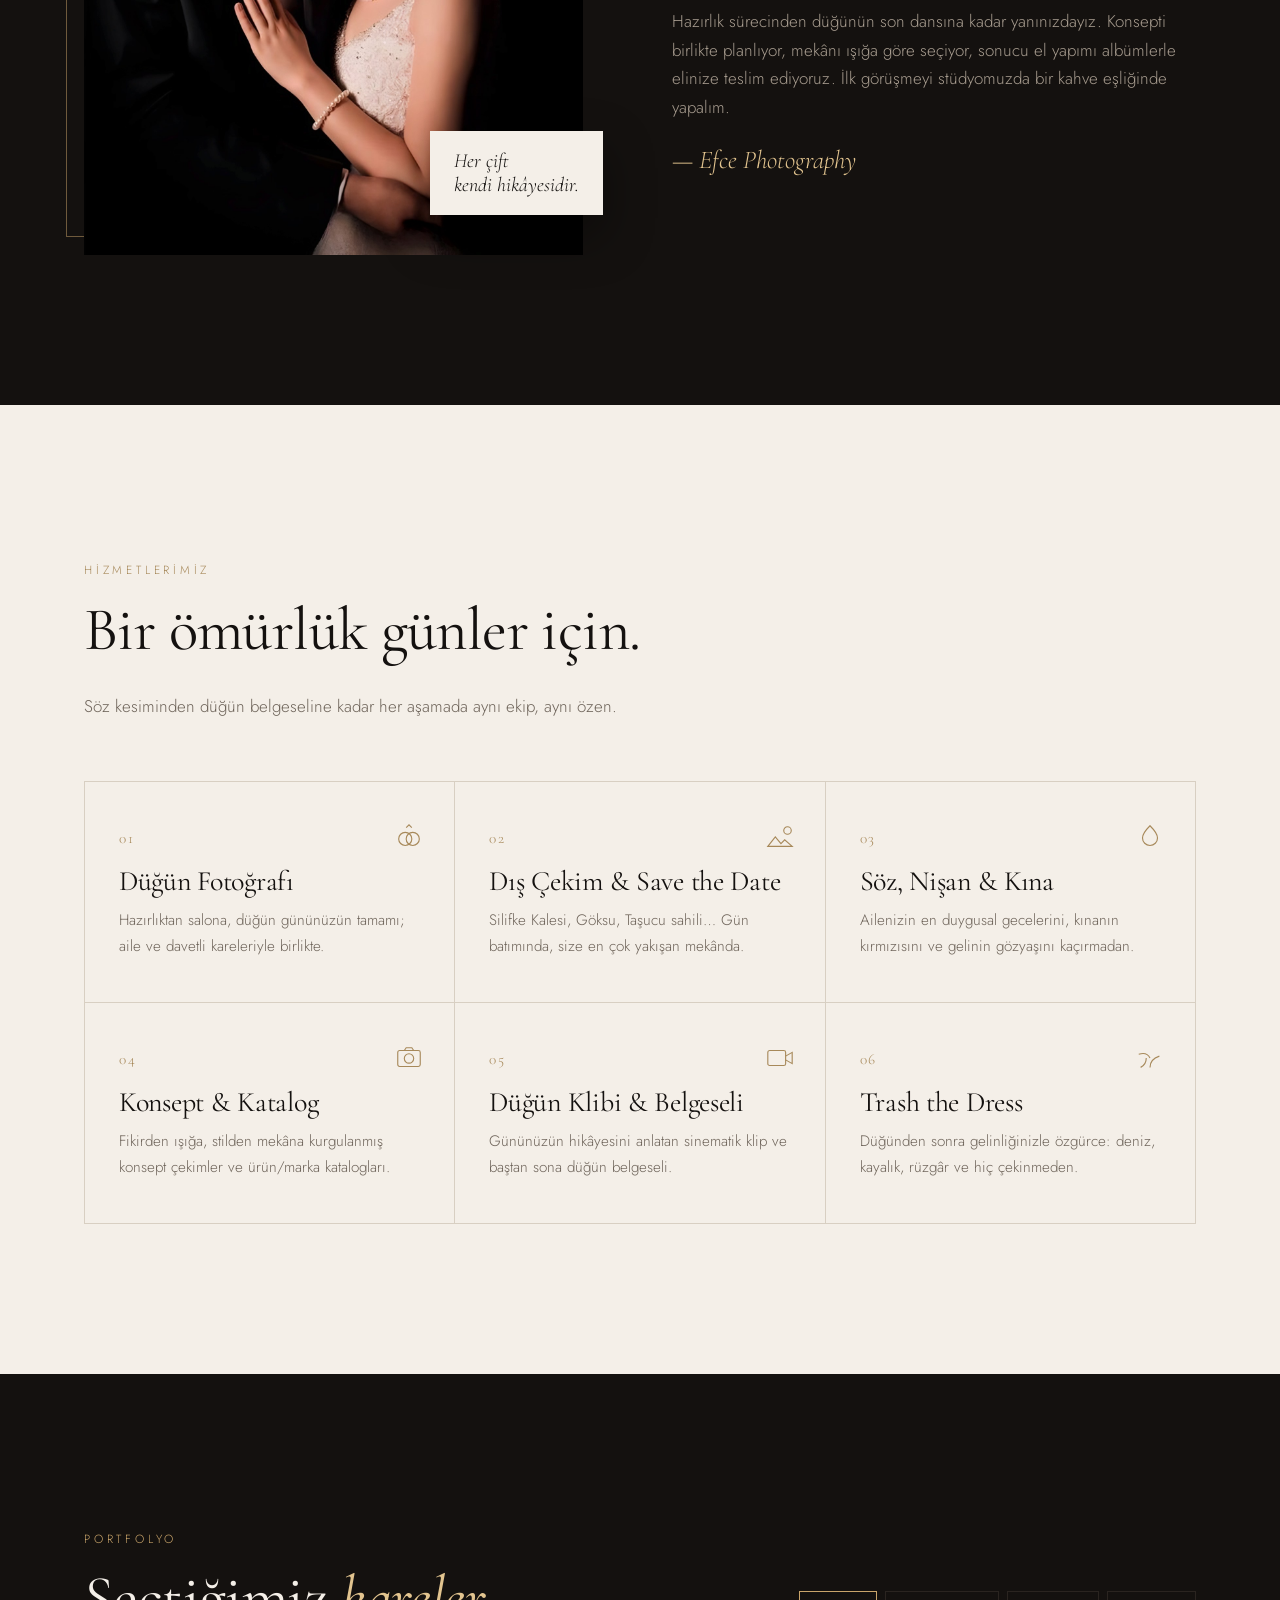
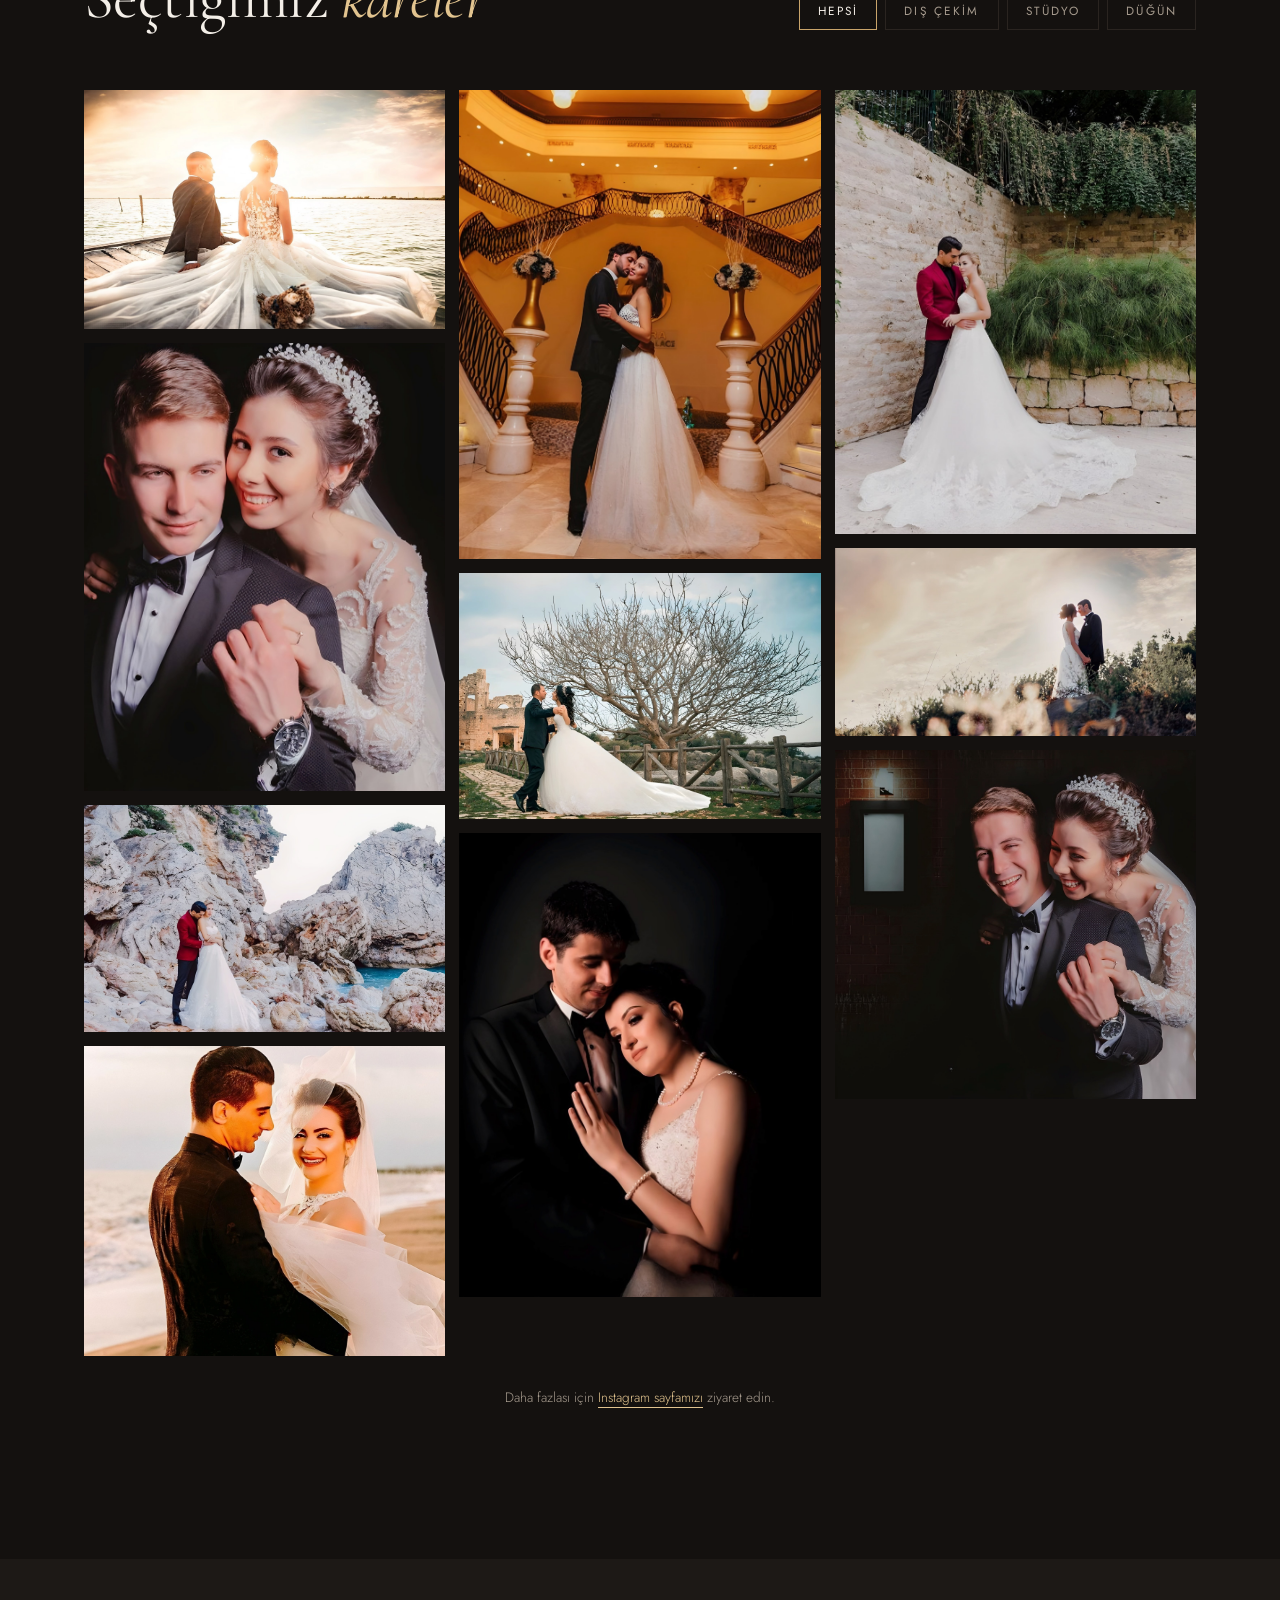
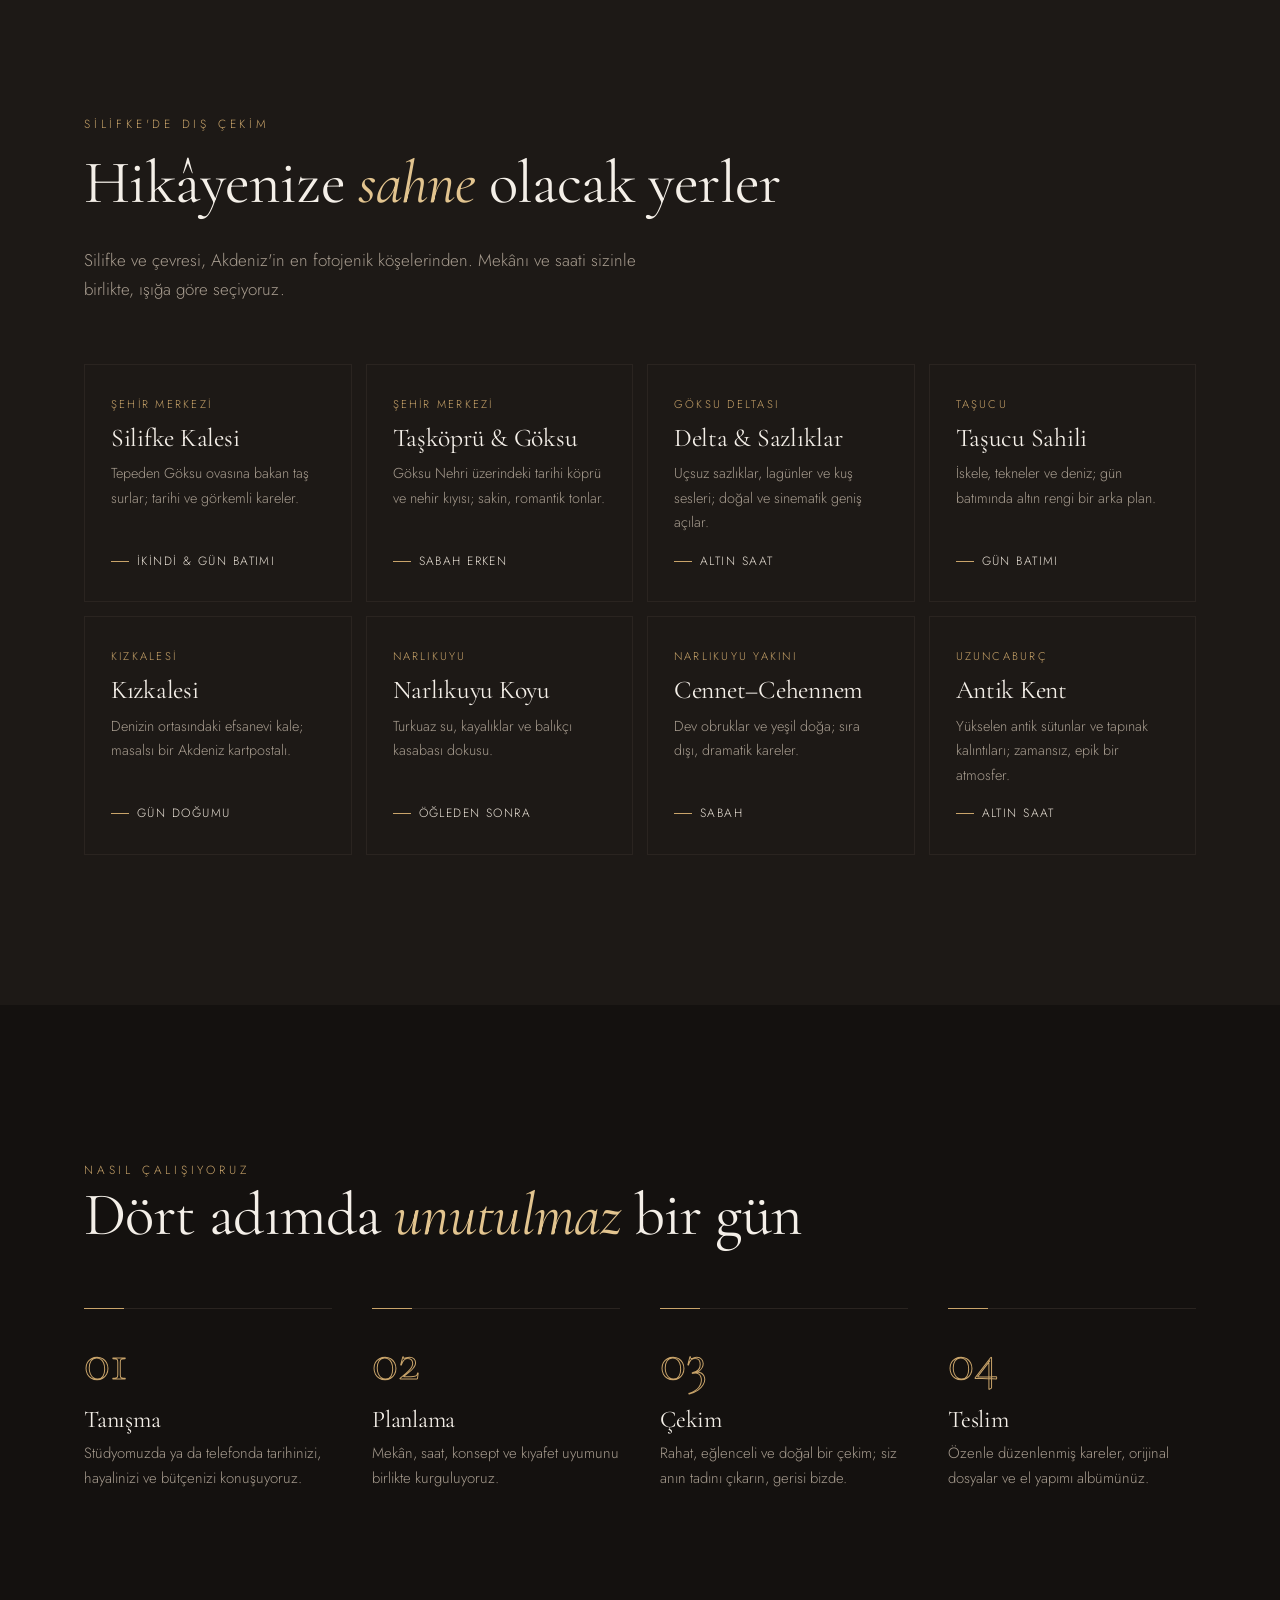
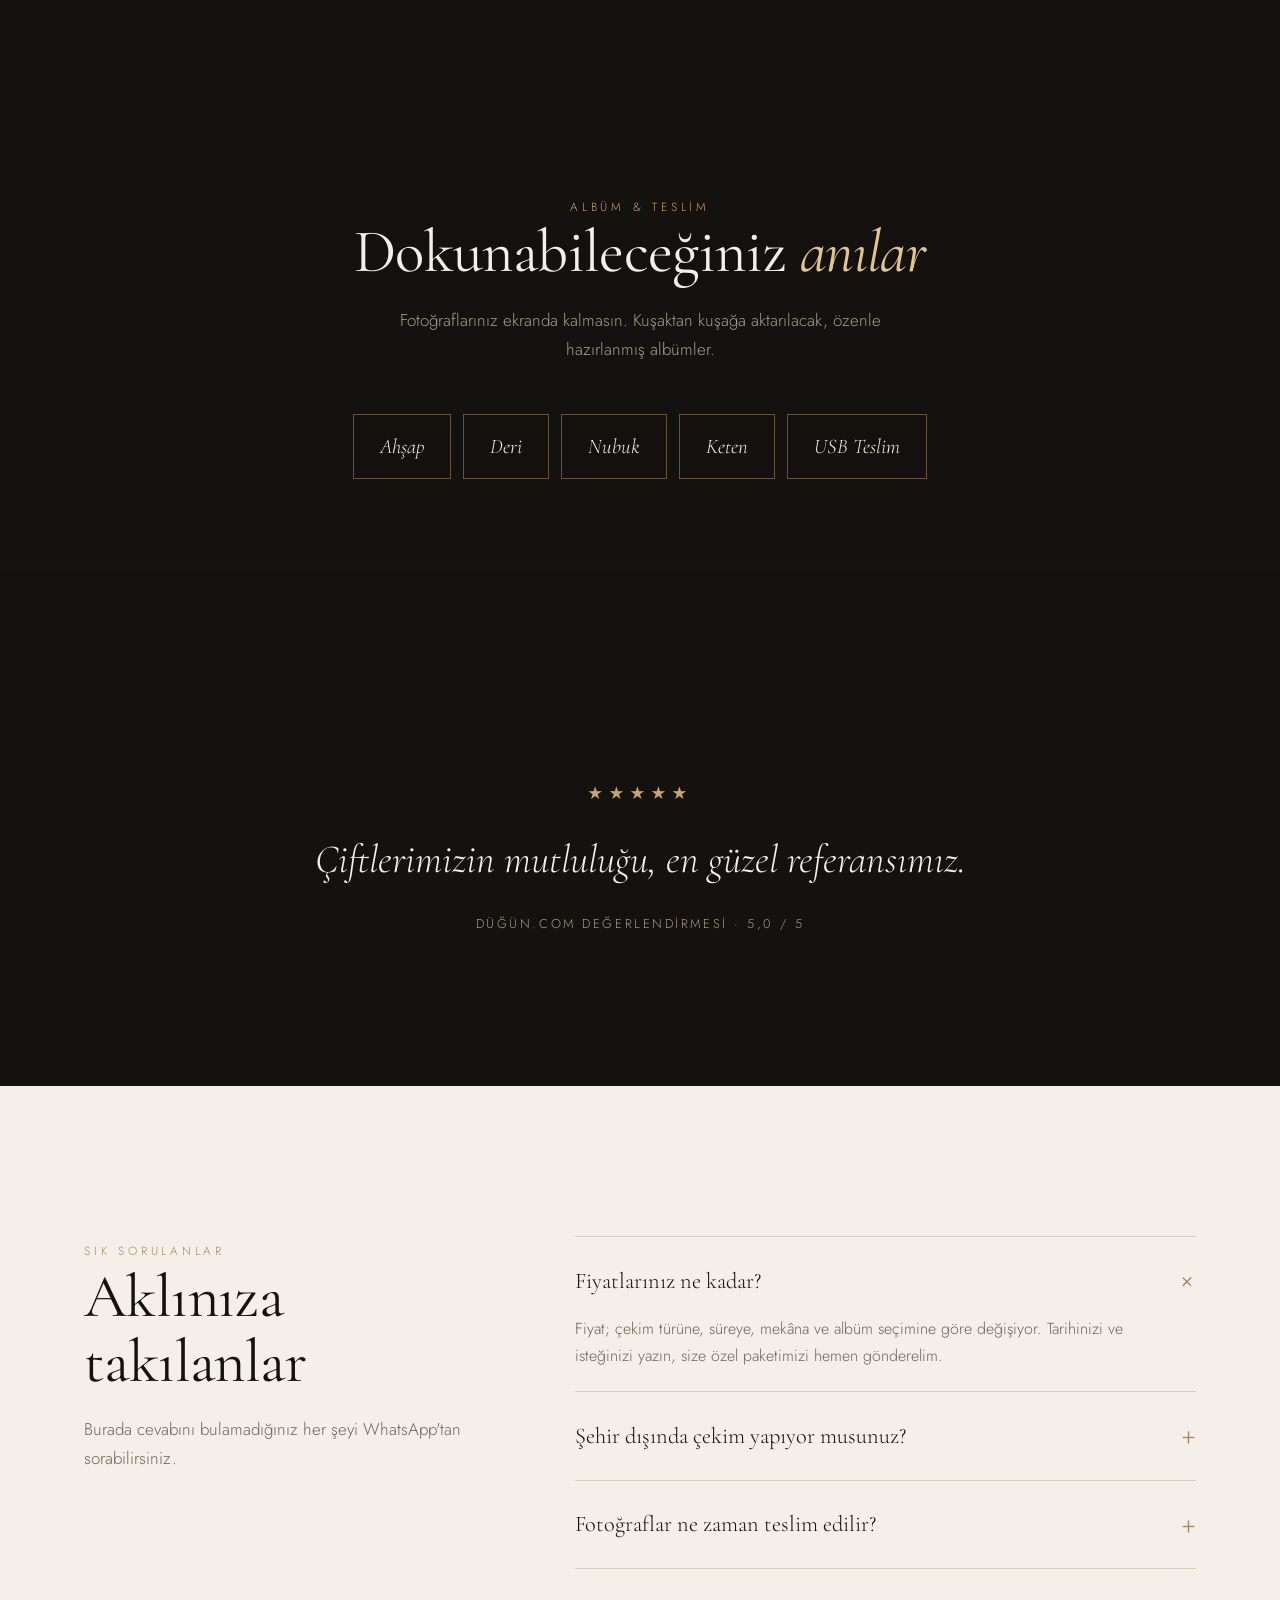
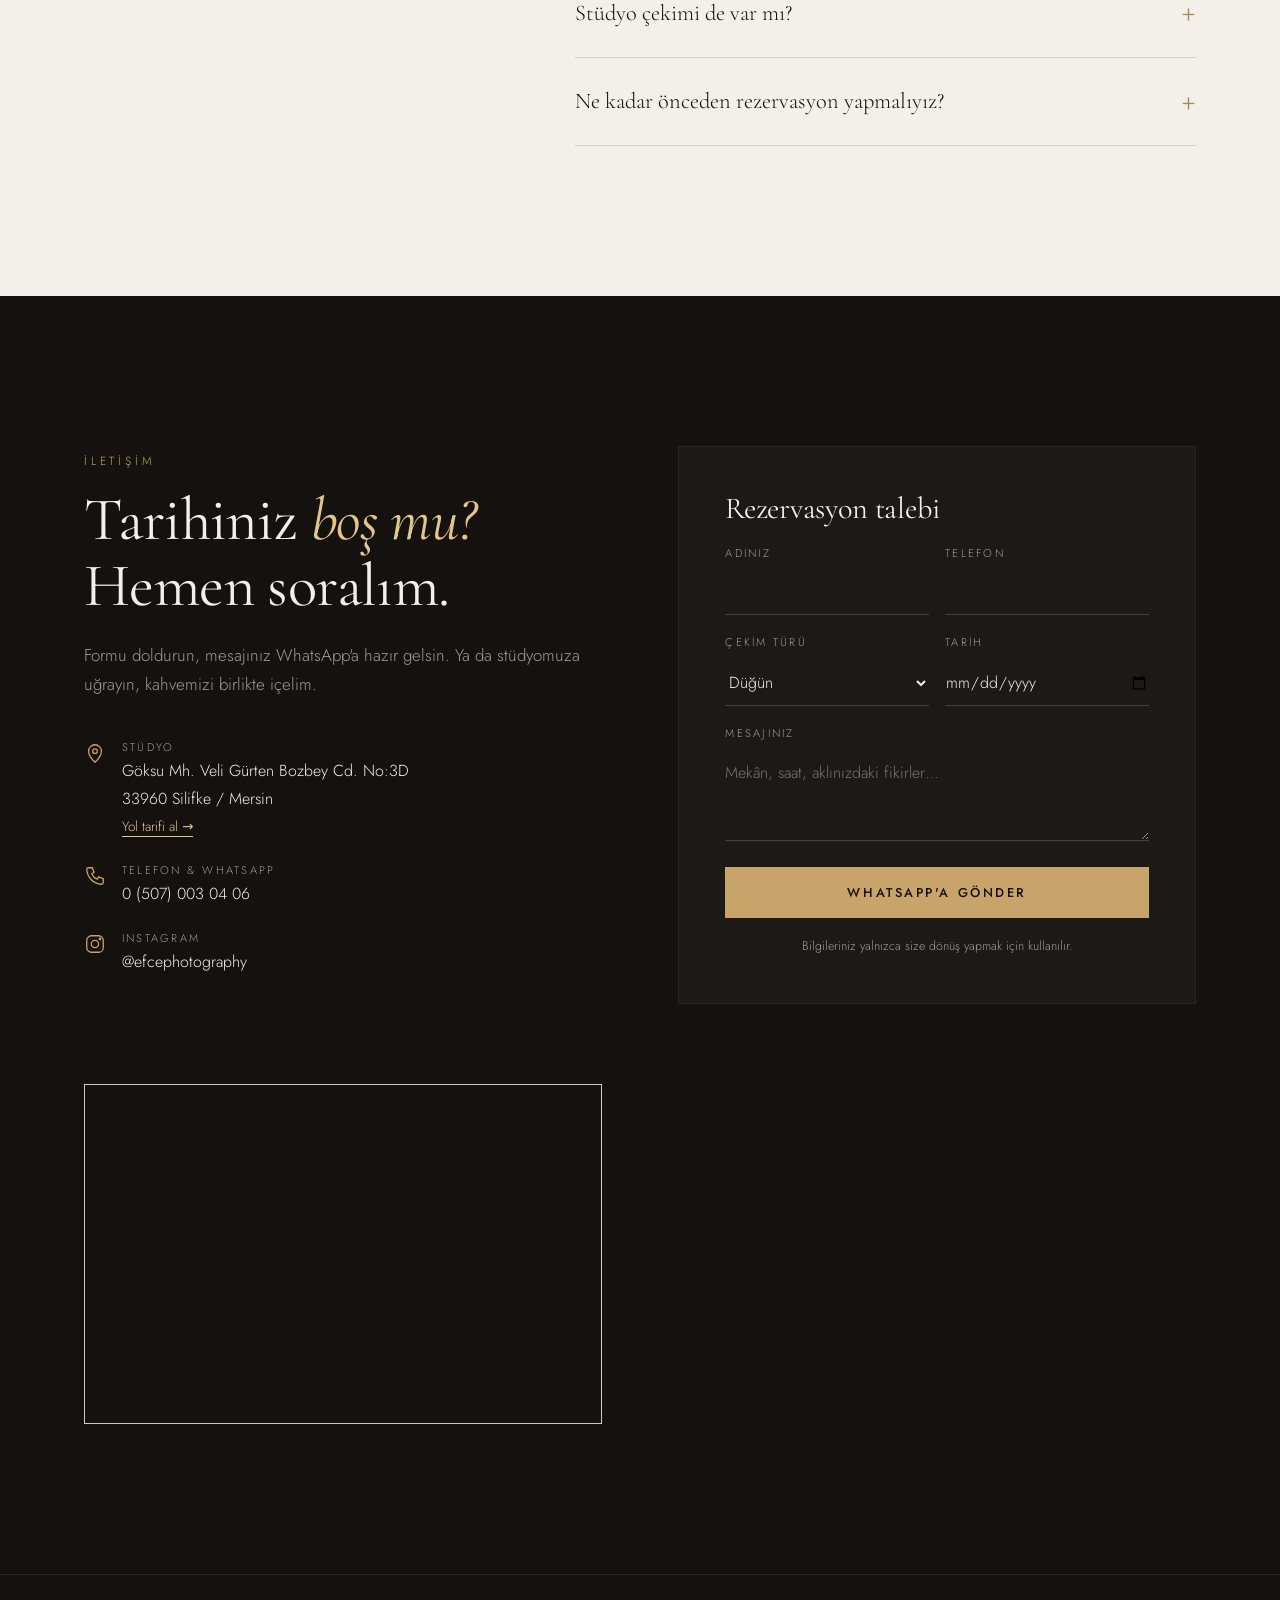
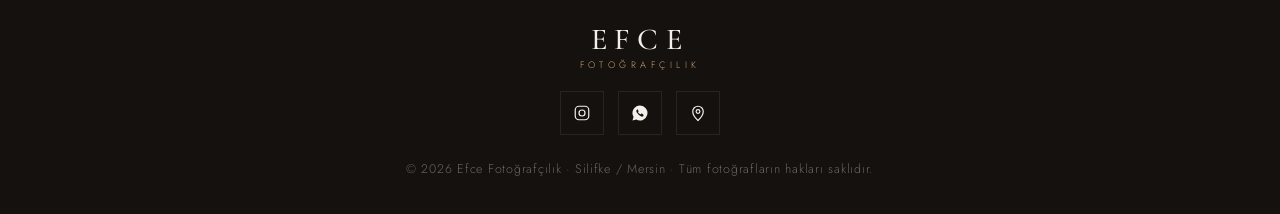
==== commit 9f0688ce: "Stüdyo adresini ve haritayı Google Haritalar konumuna göre güncelle Co-Authored-By: Claude Opus 5.5 " ====
--- a/index.html
+++ b/index.html
@@ -16,7 +16,7 @@
 <link href="https://fonts.googleapis.com/css2?family=Cormorant+Garamond:ital,wght@0,400;0,500;0,600;1,400;1,500&family=Jost:wght@300;400;500&display=swap" rel="stylesheet">
 <script type="application/ld+json">
 {"@context":"https://schema.org","@type":"ProfessionalService","name":"Efce Fotoğrafçılık","description":"Silifke düğün, nişan, dış çekim ve konsept fotoğrafçısı","image":"https://efcefotografcilik.com.tr/img/p5.jpg","url":"https://efcefotografcilik.com.tr","telephone":"+905070030406","sameAs":["https://www.instagram.com/efcephotography/"],
-"address":{"@type":"PostalAddress","streetAddress":"Göksu Mh. Ali Önder Cd. Fehime Hanım Apt. 41/B","postalCode":"33940","addressLocality":"Silifke","addressRegion":"Mersin","addressCountry":"TR"},
+"address":{"@type":"PostalAddress","streetAddress":"Göksu Mh. Veli Gürten Bozbey Cd. No:3D","postalCode":"33960","addressLocality":"Silifke","addressRegion":"Mersin","addressCountry":"TR"},
 "areaServed":["Silifke","Taşucu","Kızkalesi","Mersin"]}
 </script>
 <style>
@@ -418,7 +418,7 @@
       <h2>Tarihiniz <em>boş mu?</em> Hemen soralım.</h2>
       <p class="lead">Formu doldurun, mesajınız WhatsApp'a hazır gelsin. Ya da stüdyomuza uğrayın, kahvemizi birlikte içelim.</p>
       <div class="info">
-        <div><svg viewBox="0 0 24 24"><path d="M12 22s7-6.5 7-12a7 7 0 0 0-14 0c0 5.5 7 12 7 12z"/><circle cx="12" cy="10" r="2.5"/></svg><p><small>Stüdyo</small>Göksu Mh. Ali Önder Cd. Fehime Hanım Apt. 41/B<br>33940 Silifke / Mersin</p></div>
+        <div><svg viewBox="0 0 24 24"><path d="M12 22s7-6.5 7-12a7 7 0 0 0-14 0c0 5.5 7 12 7 12z"/><circle cx="12" cy="10" r="2.5"/></svg><p><small>Stüdyo</small>Göksu Mh. Veli Gürten Bozbey Cd. No:3D<br>33960 Silifke / Mersin<br><a href="https://maps.app.goo.gl/XtkhT6yEuW76n4cDA" target="_blank" rel="noopener" style="color:var(--gold2);border-bottom:1px solid;font-size:.85rem">Yol tarifi al →</a></p></div>
         <div><svg viewBox="0 0 24 24"><path d="M5 3h4l2 5-2.5 1.5a11 11 0 0 0 6 6L16 13l5 2v4a2 2 0 0 1-2 2A17 17 0 0 1 3 5a2 2 0 0 1 2-2z"/></svg><p><small>Telefon &amp; WhatsApp</small><a href="#" data-tel></a></p></div>
         <div><svg viewBox="0 0 24 24"><rect x="3" y="3" width="18" height="18" rx="5"/><circle cx="12" cy="12" r="4"/><circle cx="17.5" cy="6.5" r=".8"/></svg><p><small>Instagram</small><a href="#" data-ig data-ig-text></a></p></div>
       </div>
@@ -439,7 +439,7 @@
     </form>
   </div>
   <div class="wrap">
-    <div class="map rv"><iframe title="Efce Fotoğrafçılık konumu" loading="lazy" referrerpolicy="no-referrer-when-downgrade" src="https://maps.google.com/maps?q=G%C3%B6ksu%20Mahallesi%20Ali%20%C3%96nder%20Caddesi%20Silifke%20Mersin&z=16&output=embed"></iframe></div>
+    <div class="map rv"><iframe title="Efce Fotoğrafçılık konumu" loading="lazy" referrerpolicy="no-referrer-when-downgrade" src="https://maps.google.com/maps?q=Efce%20Photography%2C%20Veli%20G%C3%BCrten%20Bozbey%20Cd.%20No%3A3D%2C%2033960%20Silifke%2FMersin&z=17&output=embed"></iframe></div>
   </div>
 </section>
 
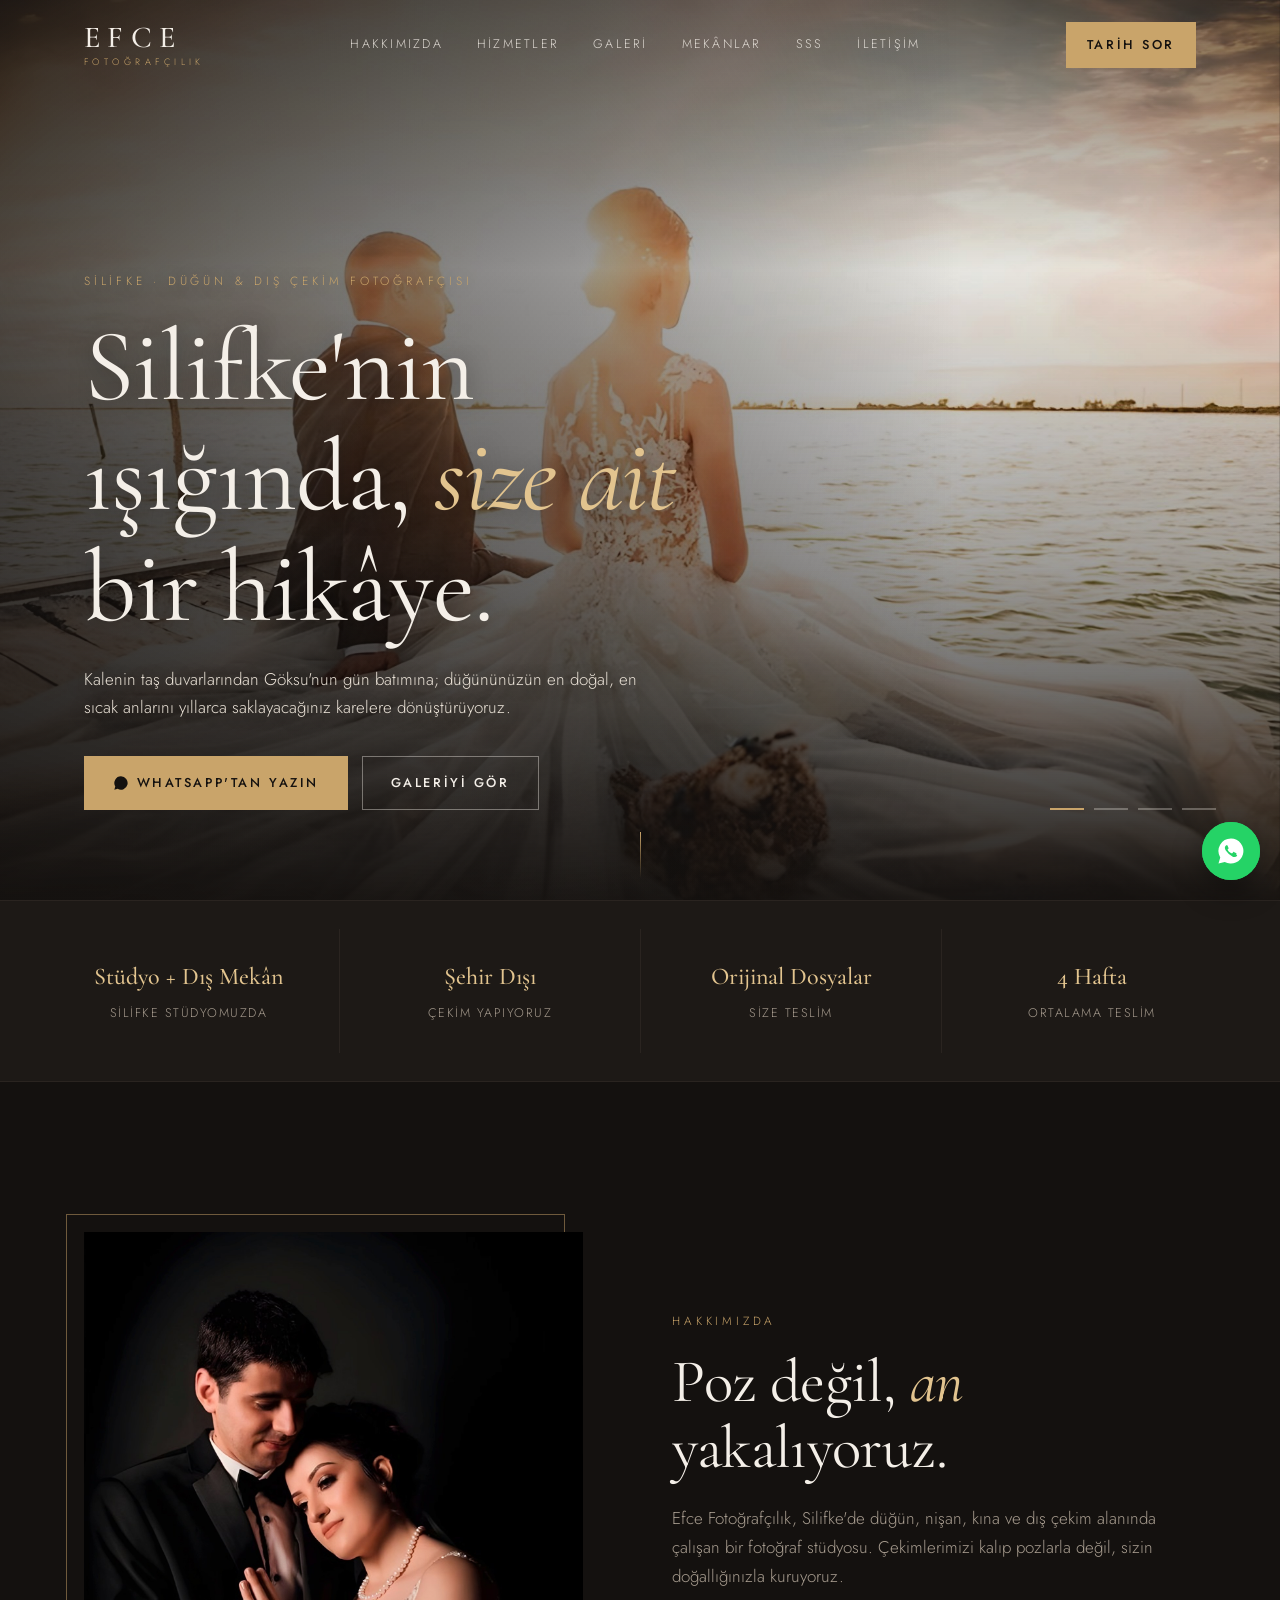
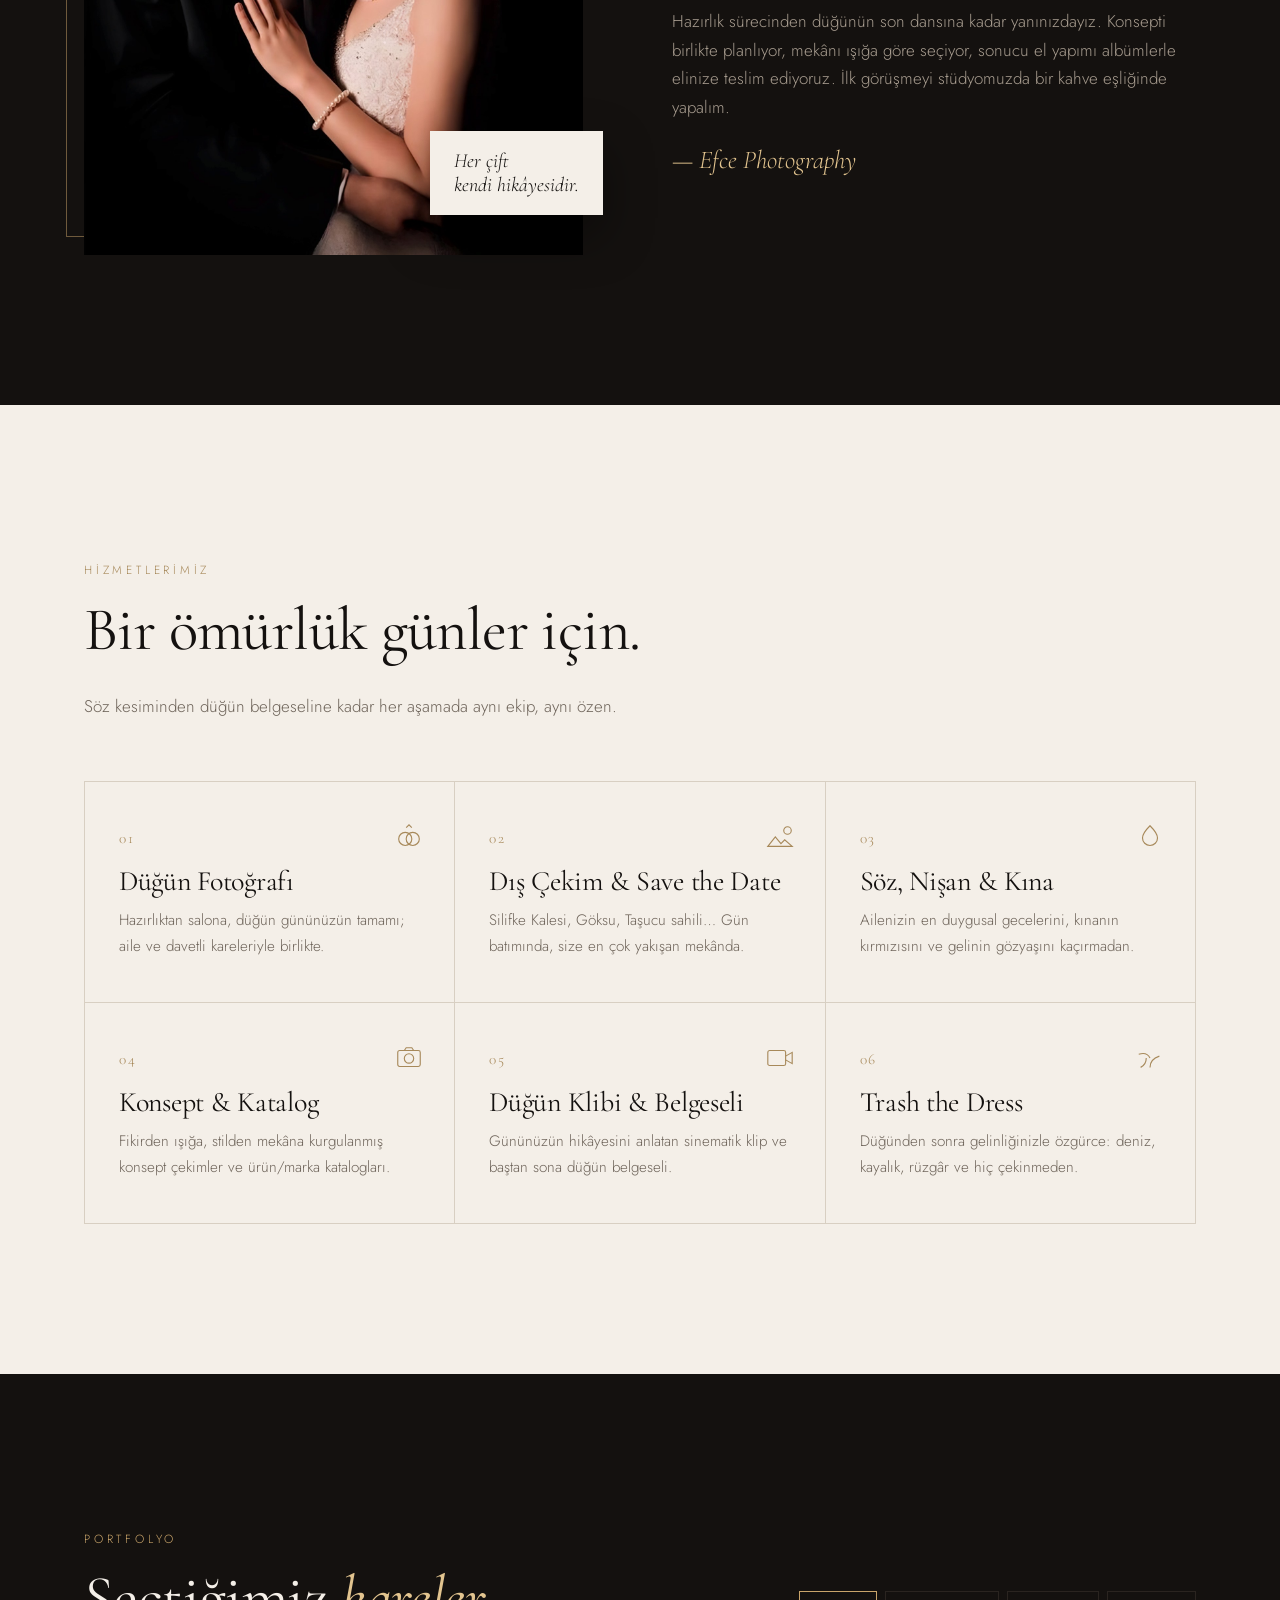
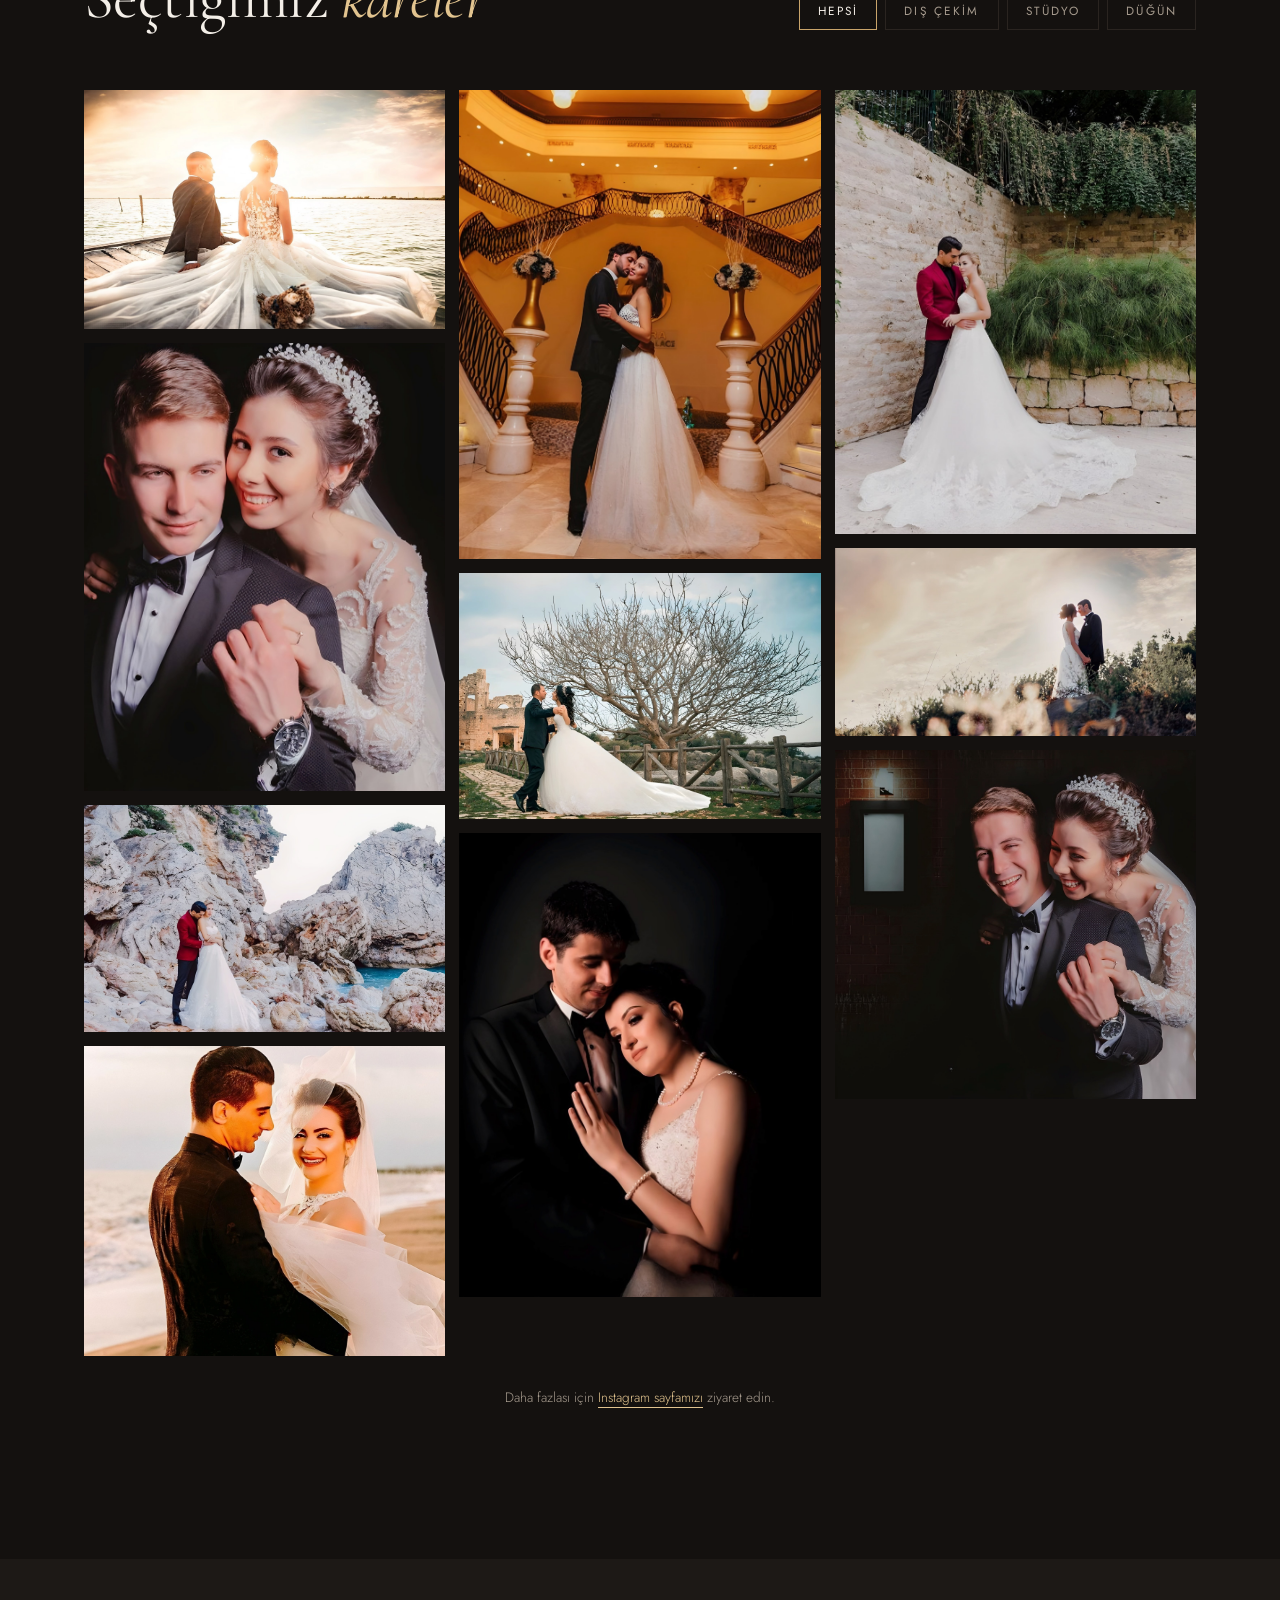
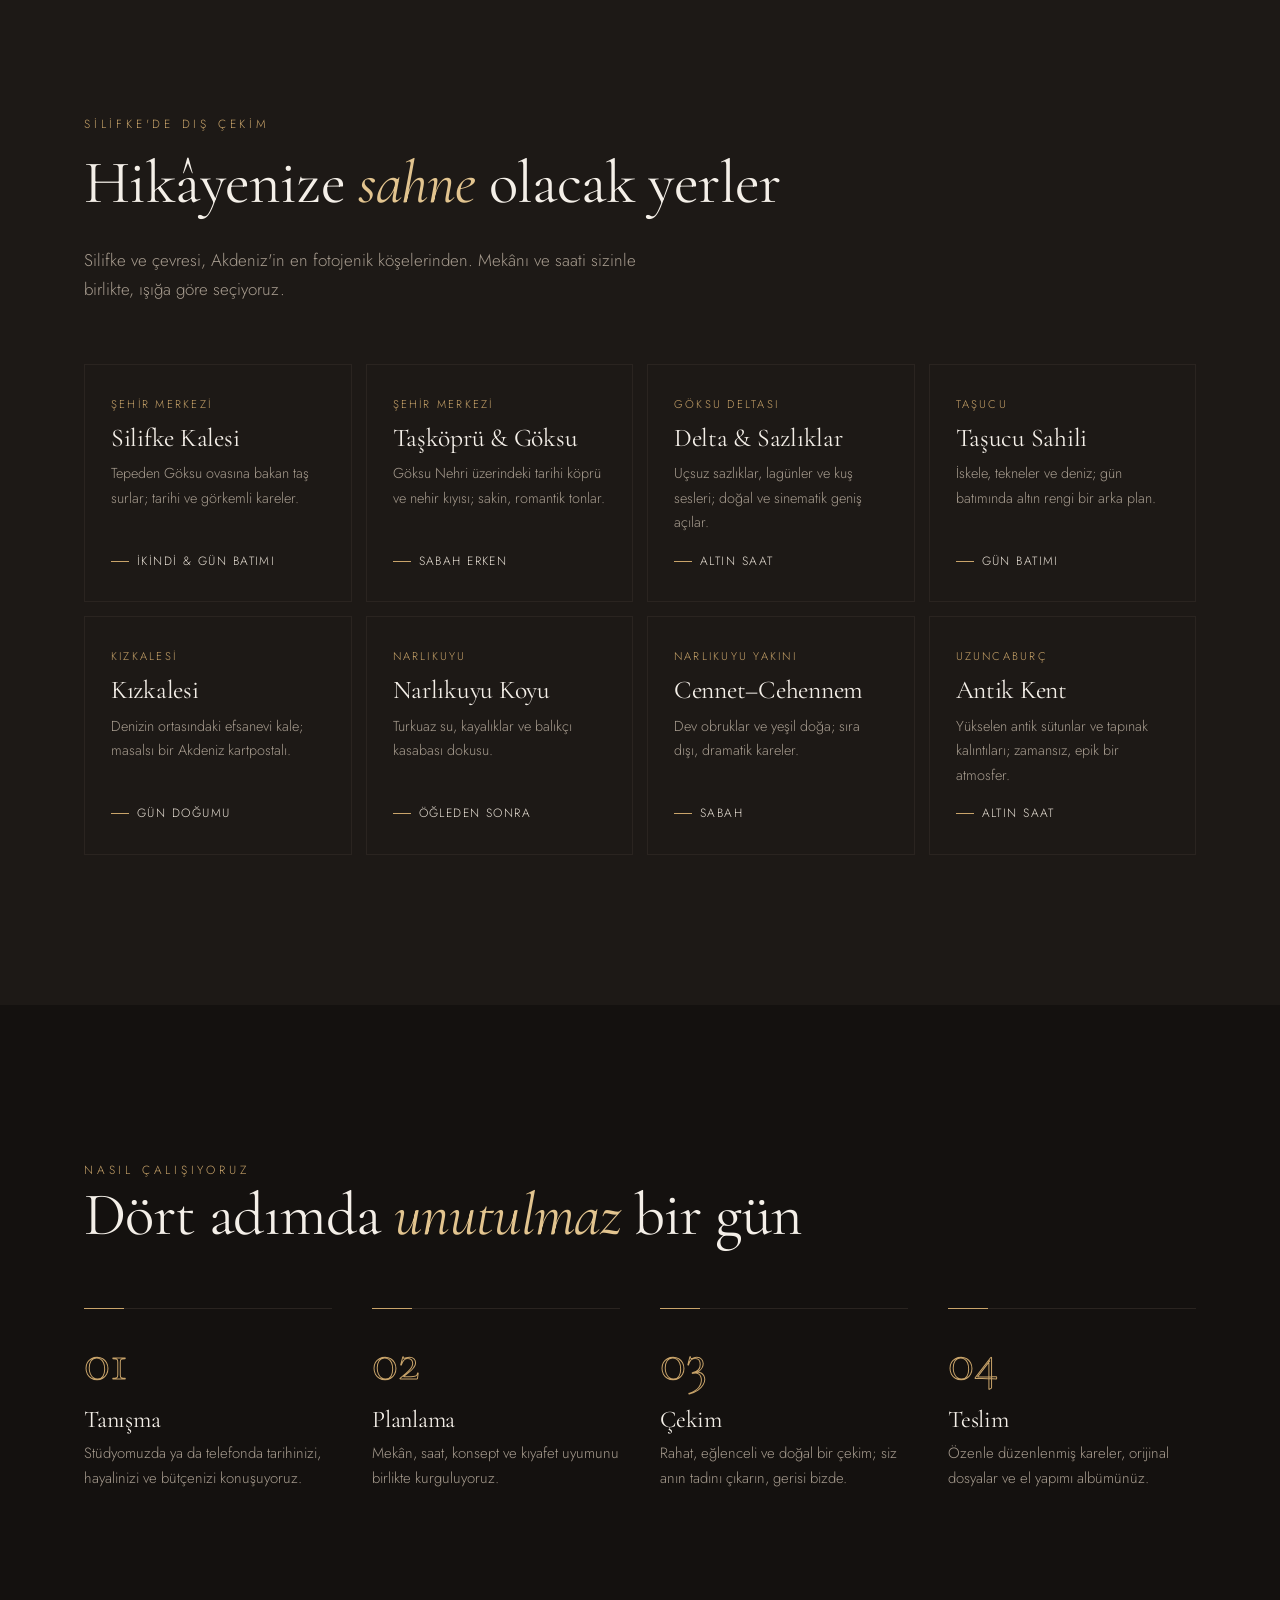
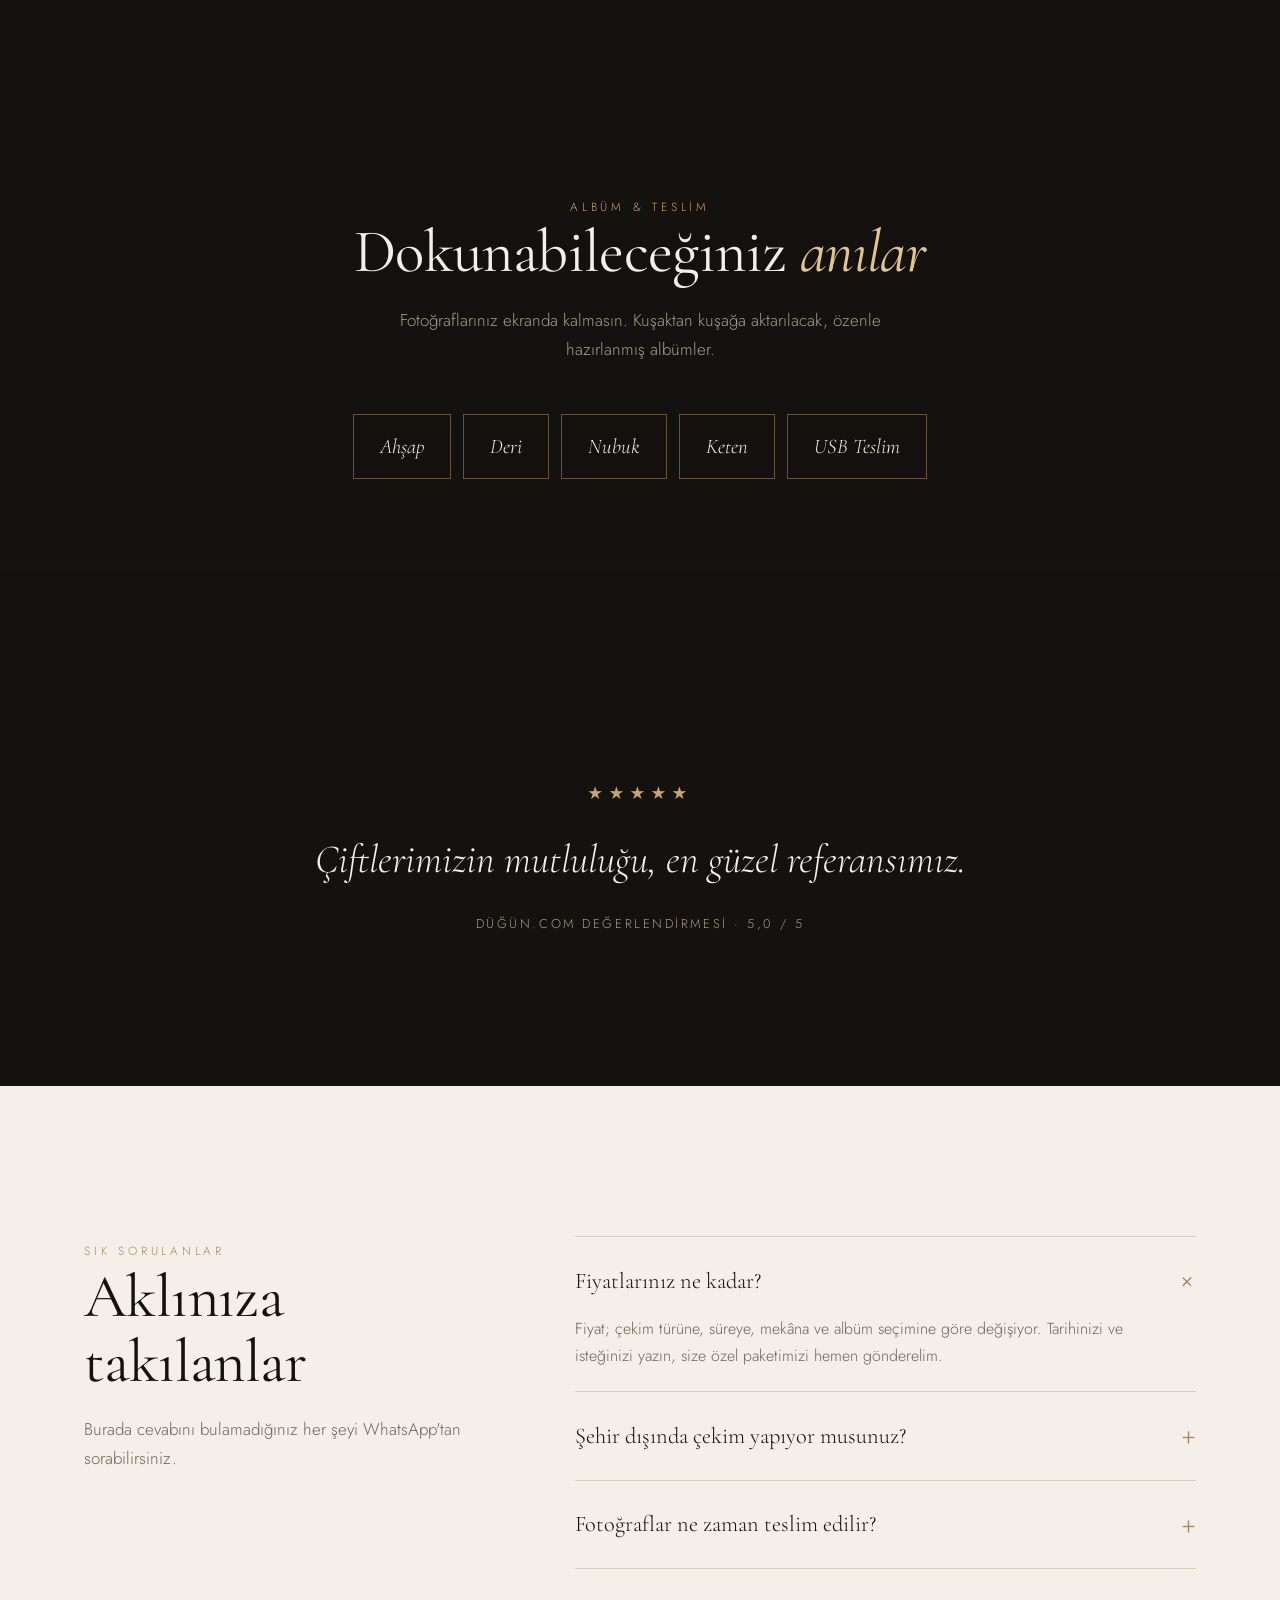
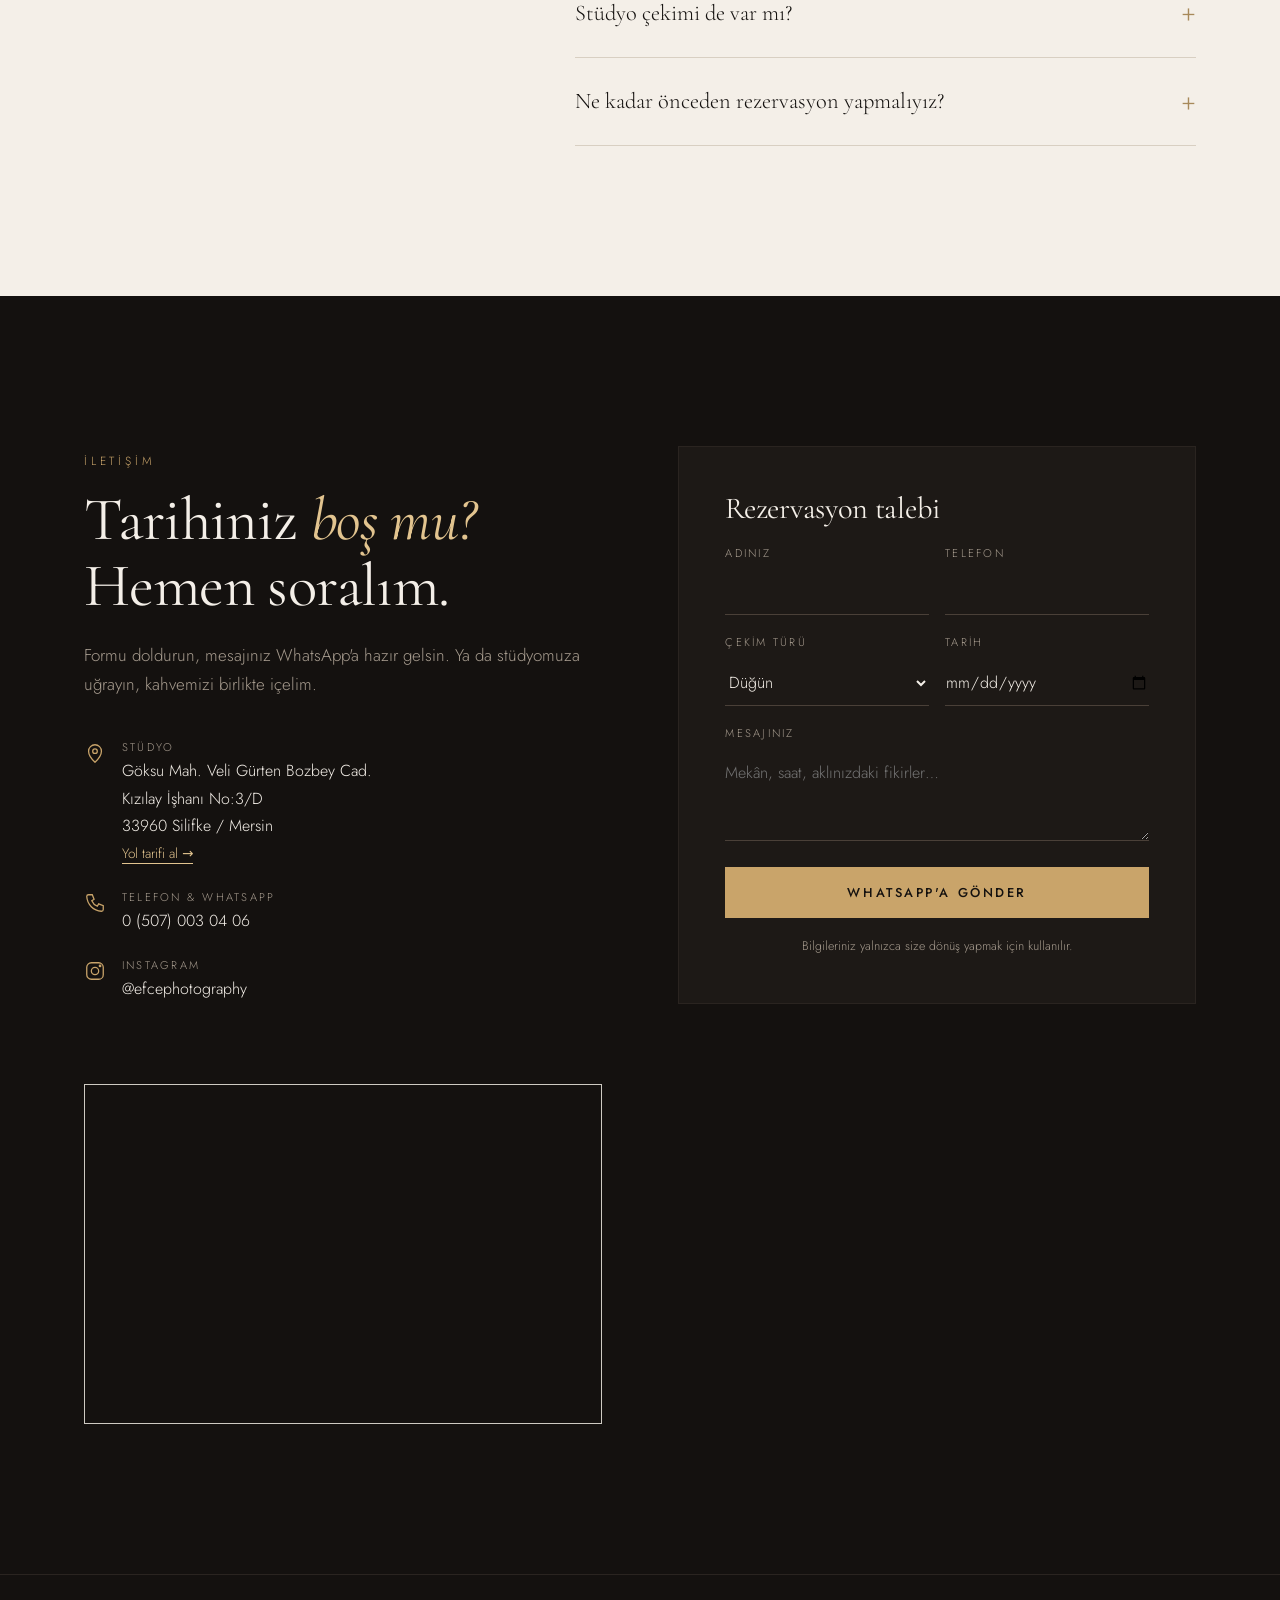
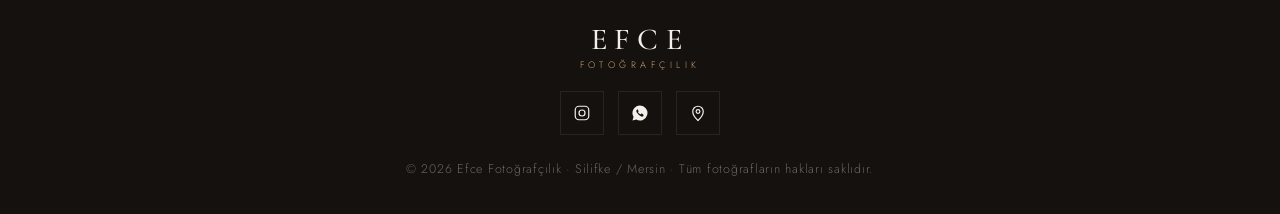
==== commit e91961fd: "Adrese Kızılay İşhanı No:3/D bilgisini ekle Co-Authored-By: Claude Opus 5.5 <noreply@anthropic.com> " ====
--- a/index.html
+++ b/index.html
@@ -16,7 +16,7 @@
 <link href="https://fonts.googleapis.com/css2?family=Cormorant+Garamond:ital,wght@0,400;0,500;0,600;1,400;1,500&family=Jost:wght@300;400;500&display=swap" rel="stylesheet">
 <script type="application/ld+json">
 {"@context":"https://schema.org","@type":"ProfessionalService","name":"Efce Fotoğrafçılık","description":"Silifke düğün, nişan, dış çekim ve konsept fotoğrafçısı","image":"https://efcefotografcilik.com.tr/img/p5.jpg","url":"https://efcefotografcilik.com.tr","telephone":"+905070030406","sameAs":["https://www.instagram.com/efcephotography/"],
-"address":{"@type":"PostalAddress","streetAddress":"Göksu Mh. Veli Gürten Bozbey Cd. No:3D","postalCode":"33960","addressLocality":"Silifke","addressRegion":"Mersin","addressCountry":"TR"},
+"address":{"@type":"PostalAddress","streetAddress":"Göksu Mah. Veli Gürten Bozbey Cad. Kızılay İşhanı No:3/D","postalCode":"33960","addressLocality":"Silifke","addressRegion":"Mersin","addressCountry":"TR"},
 "areaServed":["Silifke","Taşucu","Kızkalesi","Mersin"]}
 </script>
 <style>
@@ -418,7 +418,7 @@
       <h2>Tarihiniz <em>boş mu?</em> Hemen soralım.</h2>
       <p class="lead">Formu doldurun, mesajınız WhatsApp'a hazır gelsin. Ya da stüdyomuza uğrayın, kahvemizi birlikte içelim.</p>
       <div class="info">
-        <div><svg viewBox="0 0 24 24"><path d="M12 22s7-6.5 7-12a7 7 0 0 0-14 0c0 5.5 7 12 7 12z"/><circle cx="12" cy="10" r="2.5"/></svg><p><small>Stüdyo</small>Göksu Mh. Veli Gürten Bozbey Cd. No:3D<br>33960 Silifke / Mersin<br><a href="https://maps.app.goo.gl/XtkhT6yEuW76n4cDA" target="_blank" rel="noopener" style="color:var(--gold2);border-bottom:1px solid;font-size:.85rem">Yol tarifi al →</a></p></div>
+        <div><svg viewBox="0 0 24 24"><path d="M12 22s7-6.5 7-12a7 7 0 0 0-14 0c0 5.5 7 12 7 12z"/><circle cx="12" cy="10" r="2.5"/></svg><p><small>Stüdyo</small>Göksu Mah. Veli Gürten Bozbey Cad.<br>Kızılay İşhanı No:3/D<br>33960 Silifke / Mersin<br><a href="https://maps.app.goo.gl/XtkhT6yEuW76n4cDA" target="_blank" rel="noopener" style="color:var(--gold2);border-bottom:1px solid;font-size:.85rem">Yol tarifi al →</a></p></div>
         <div><svg viewBox="0 0 24 24"><path d="M5 3h4l2 5-2.5 1.5a11 11 0 0 0 6 6L16 13l5 2v4a2 2 0 0 1-2 2A17 17 0 0 1 3 5a2 2 0 0 1 2-2z"/></svg><p><small>Telefon &amp; WhatsApp</small><a href="#" data-tel></a></p></div>
         <div><svg viewBox="0 0 24 24"><rect x="3" y="3" width="18" height="18" rx="5"/><circle cx="12" cy="12" r="4"/><circle cx="17.5" cy="6.5" r=".8"/></svg><p><small>Instagram</small><a href="#" data-ig data-ig-text></a></p></div>
       </div>
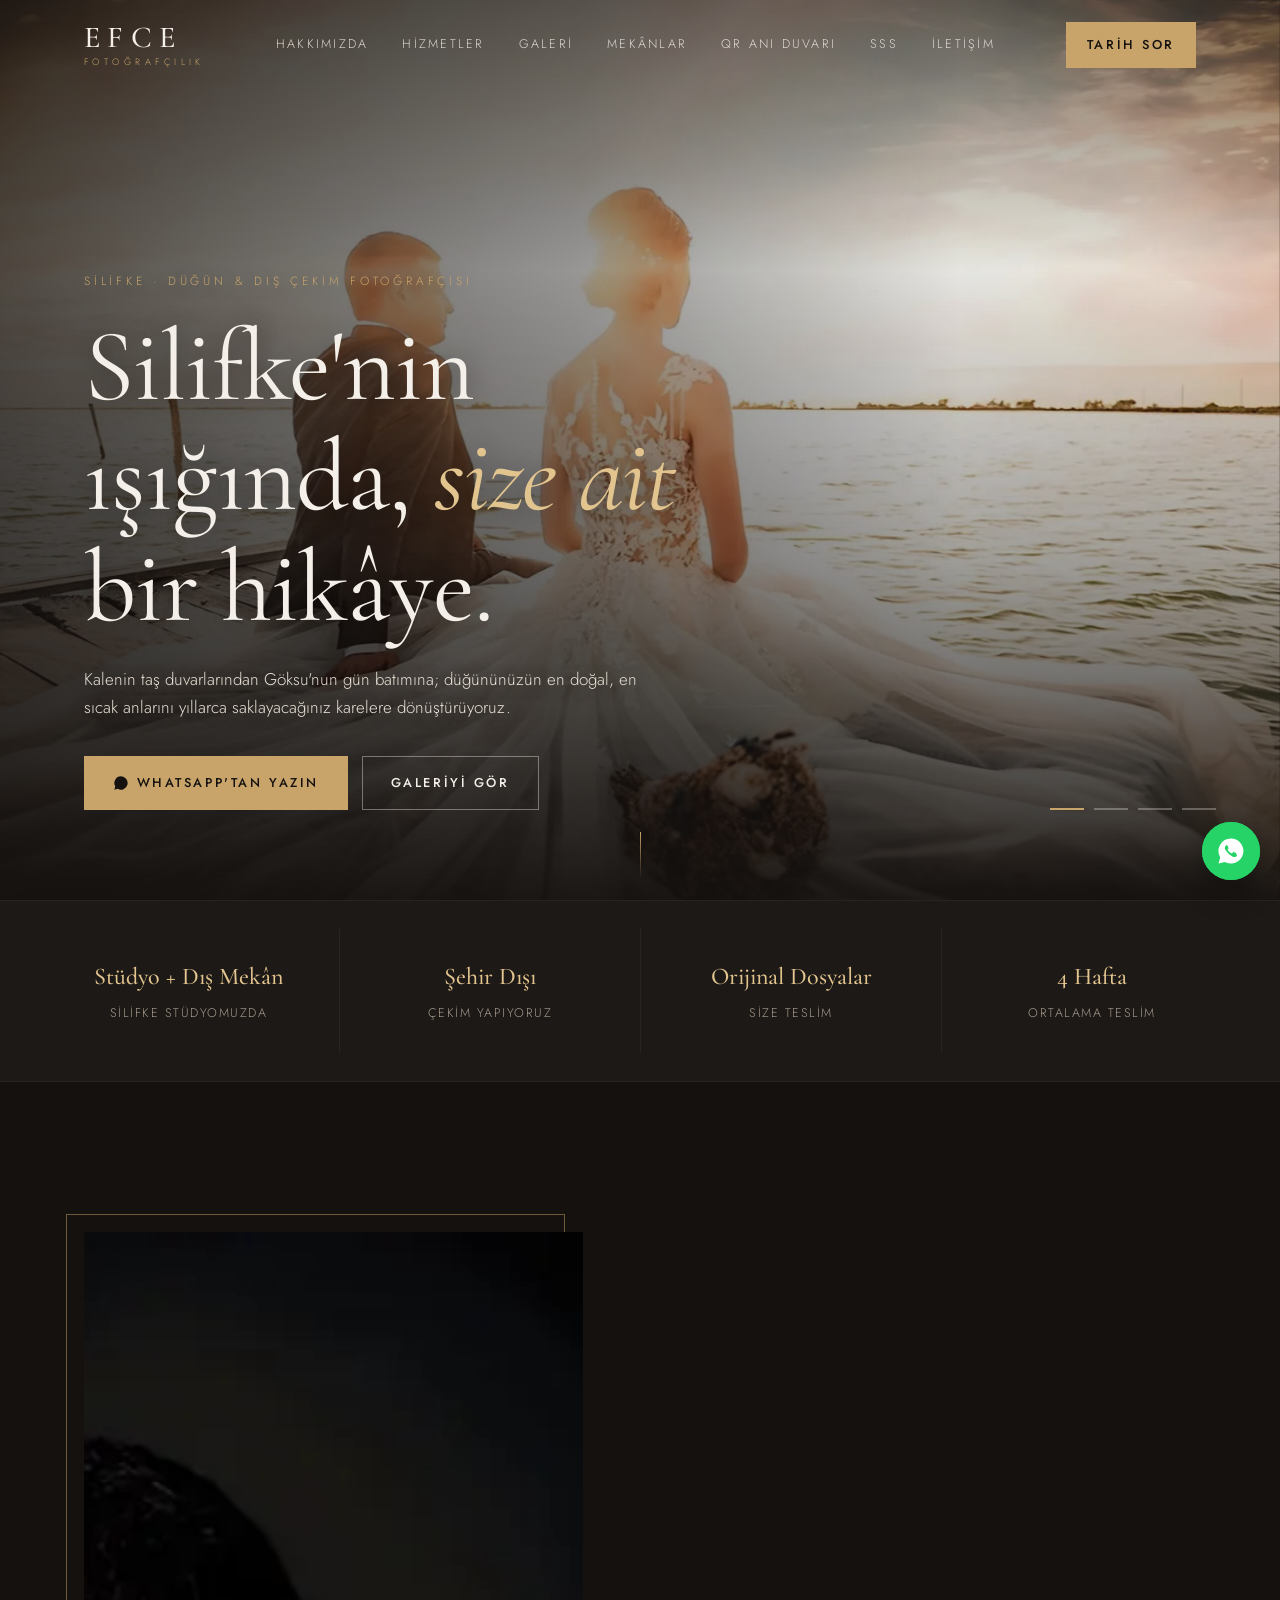
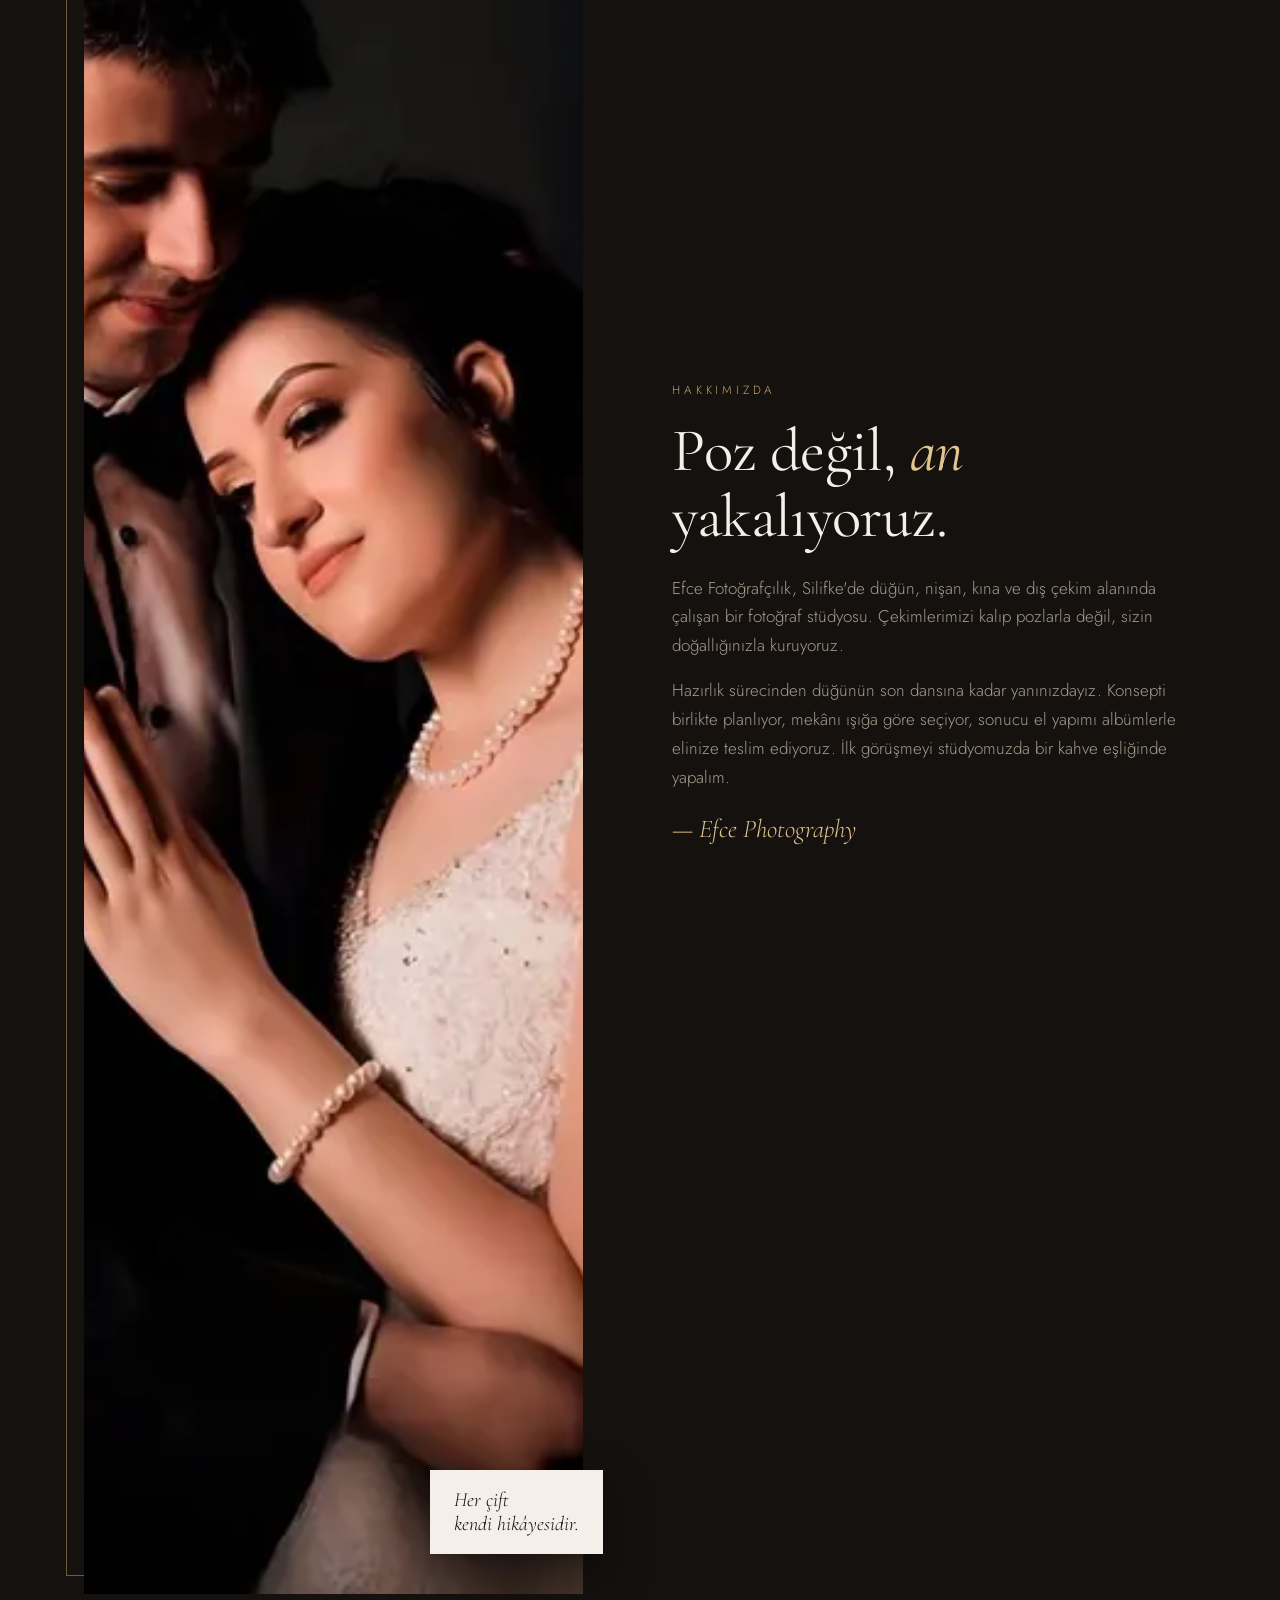
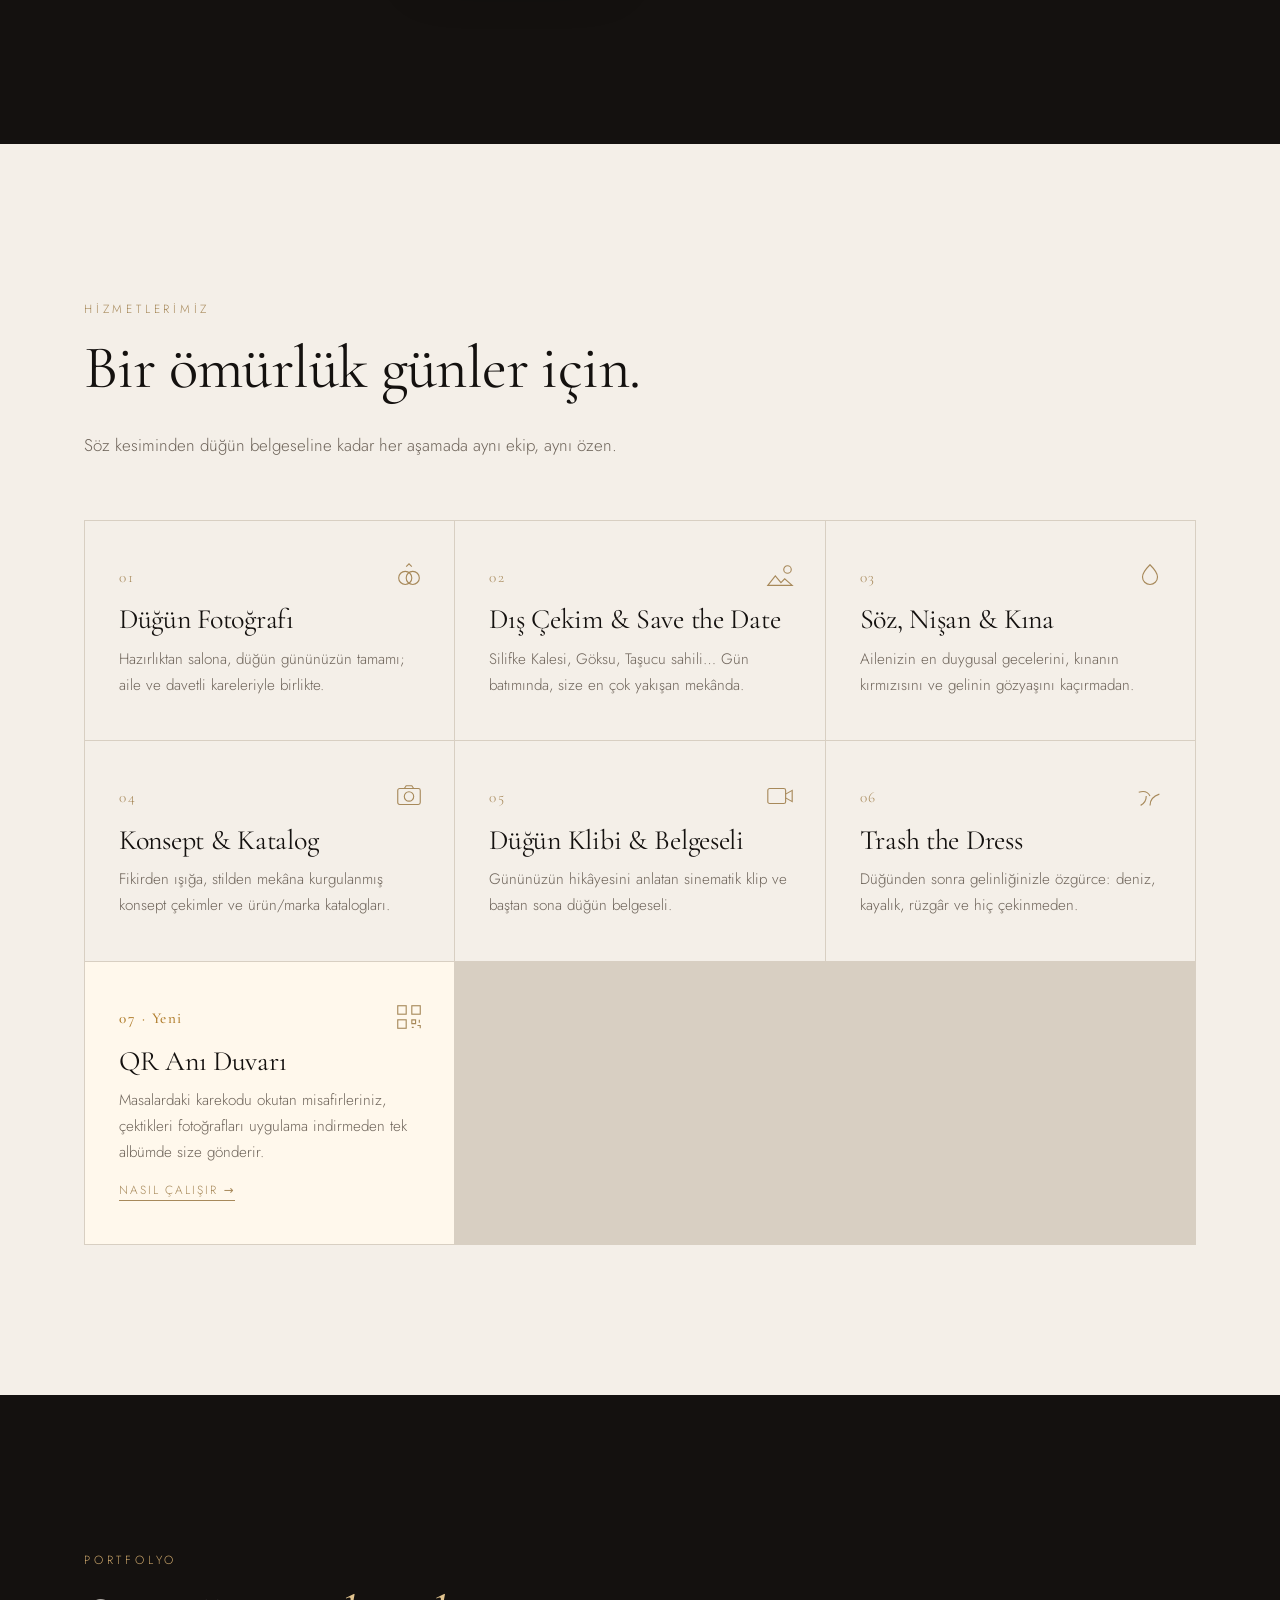
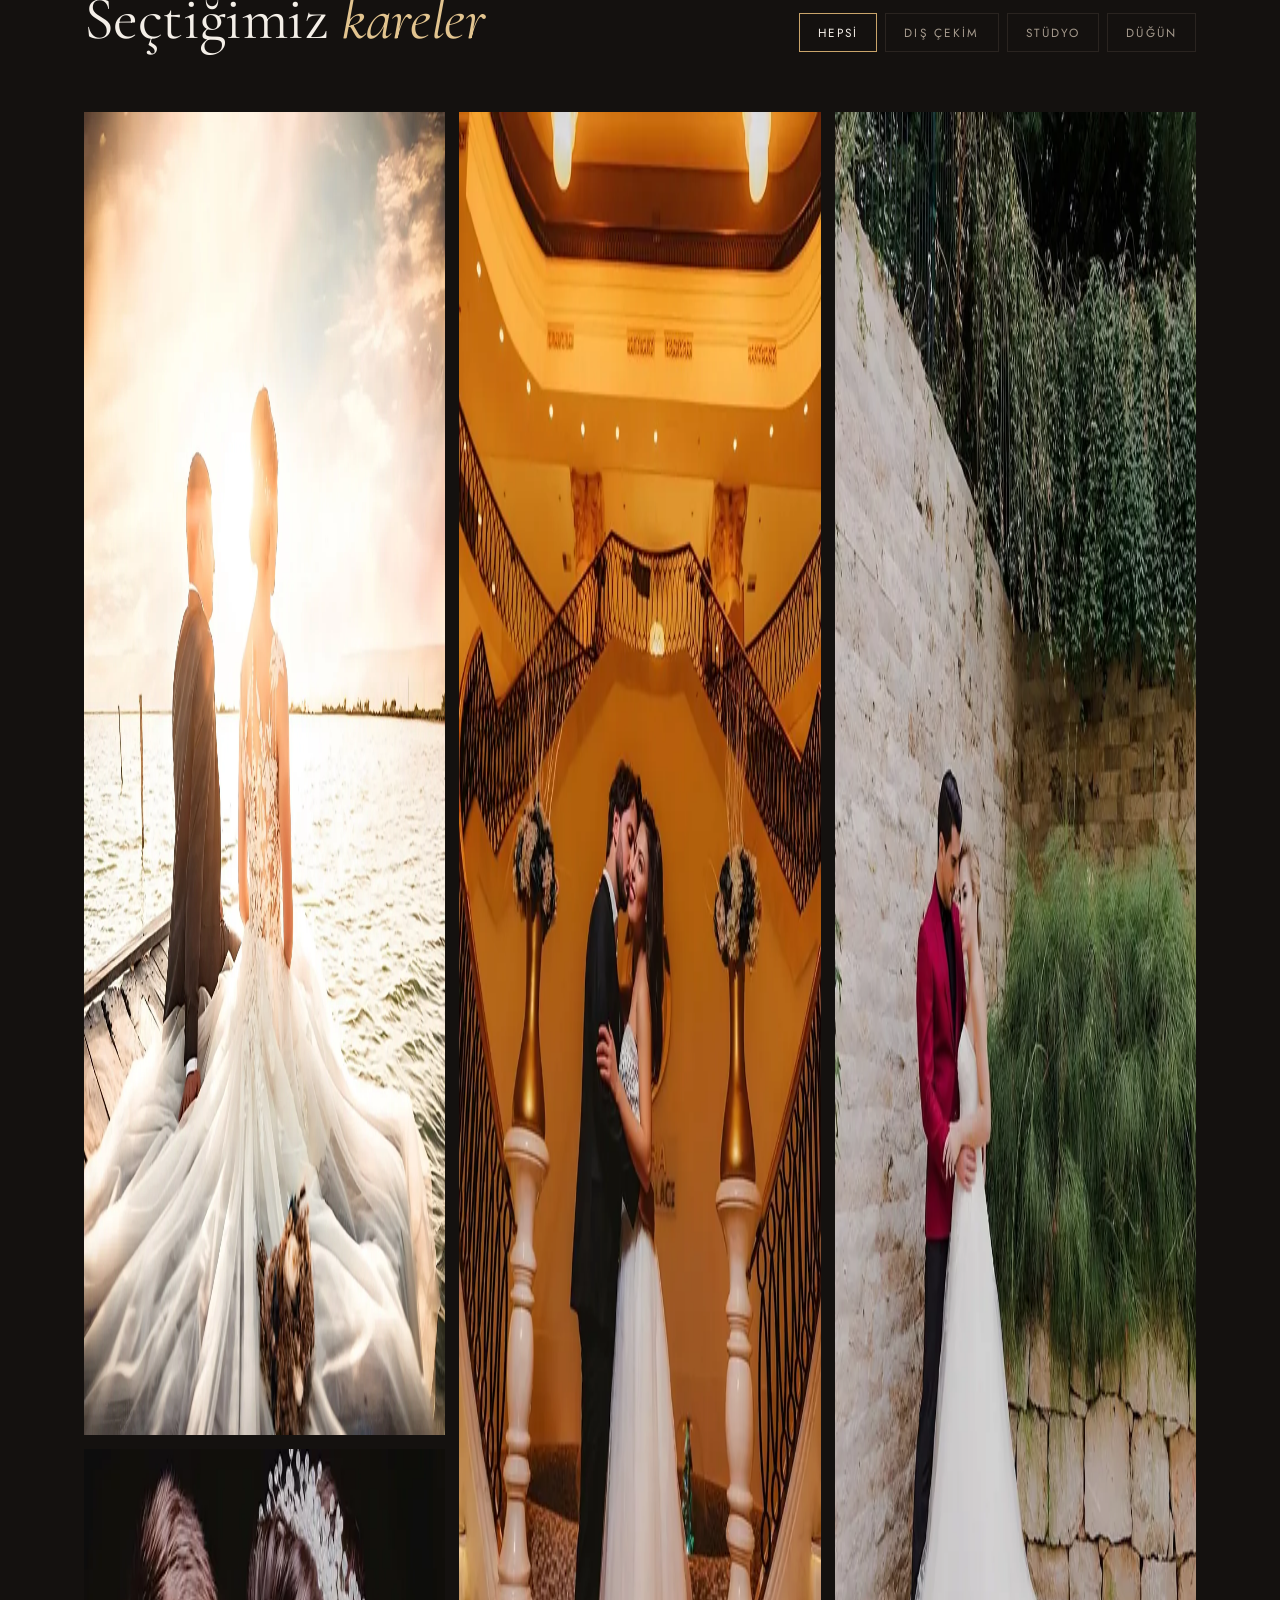
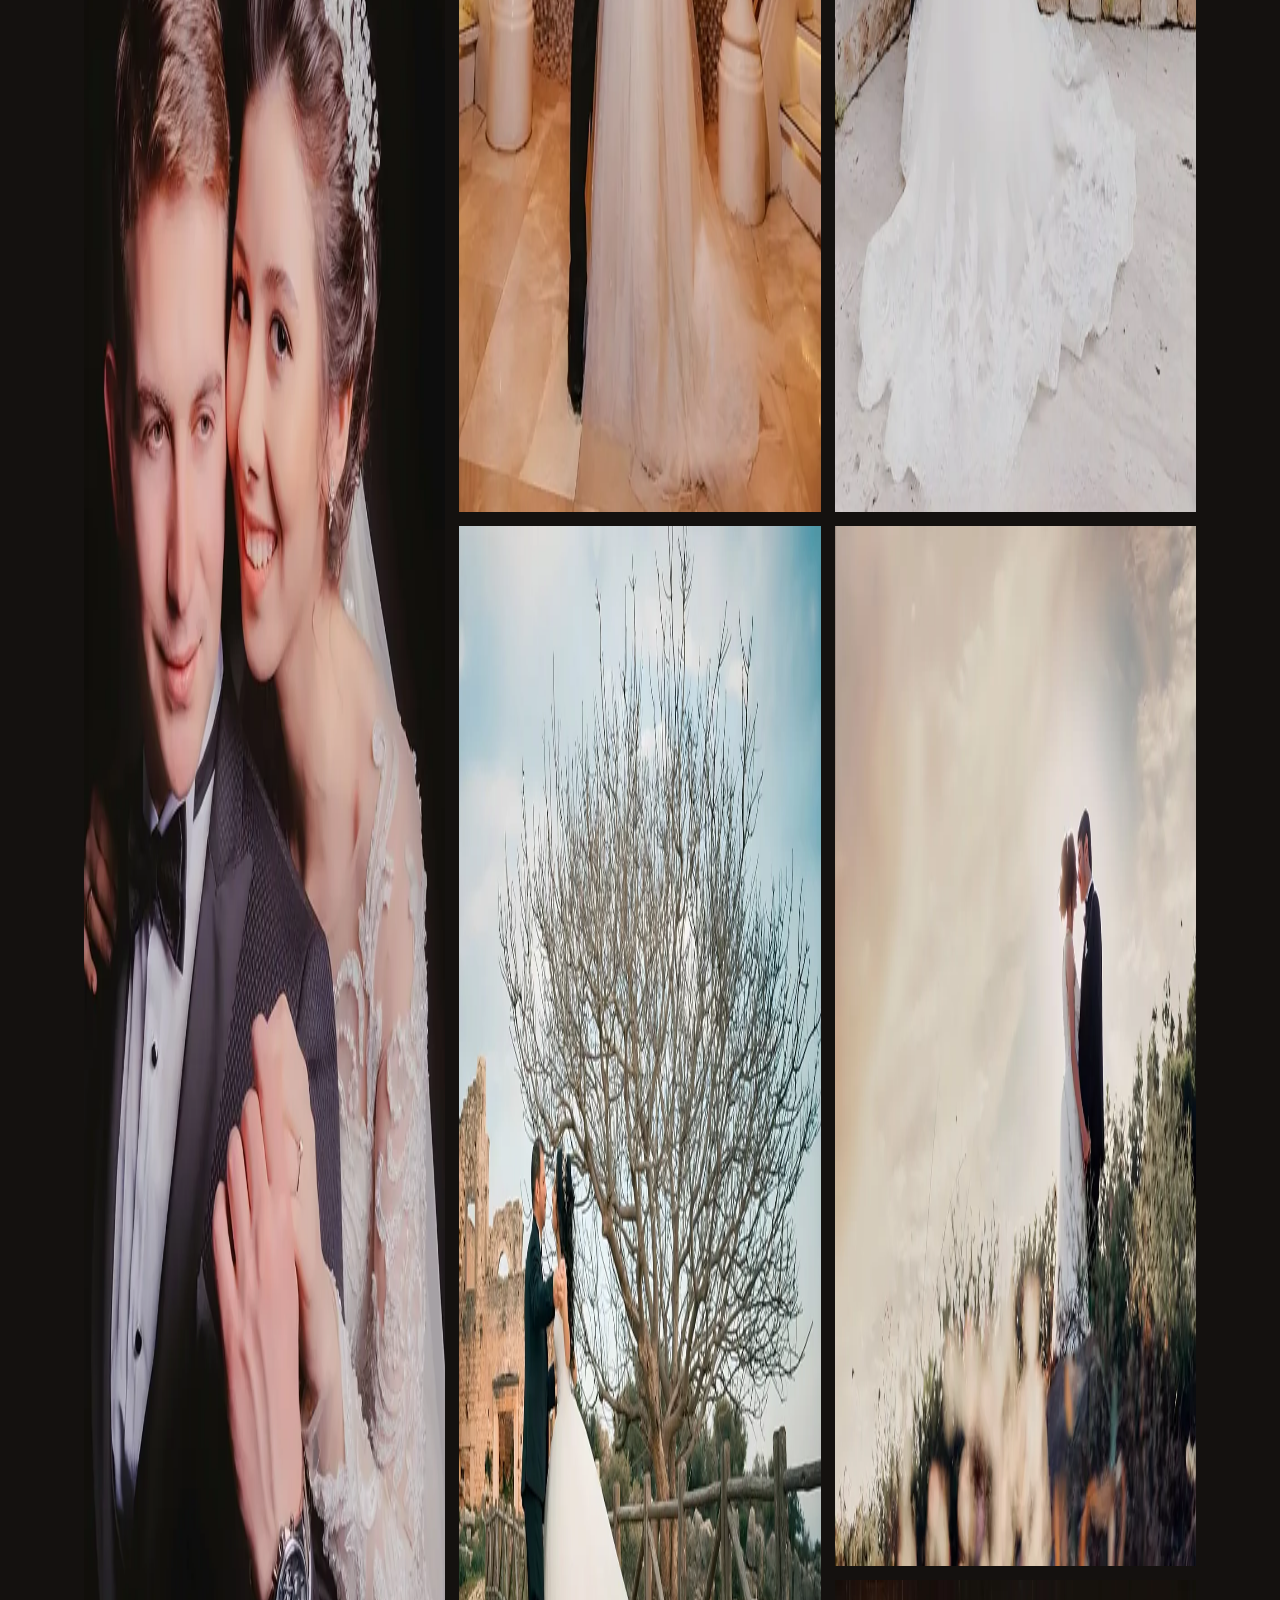
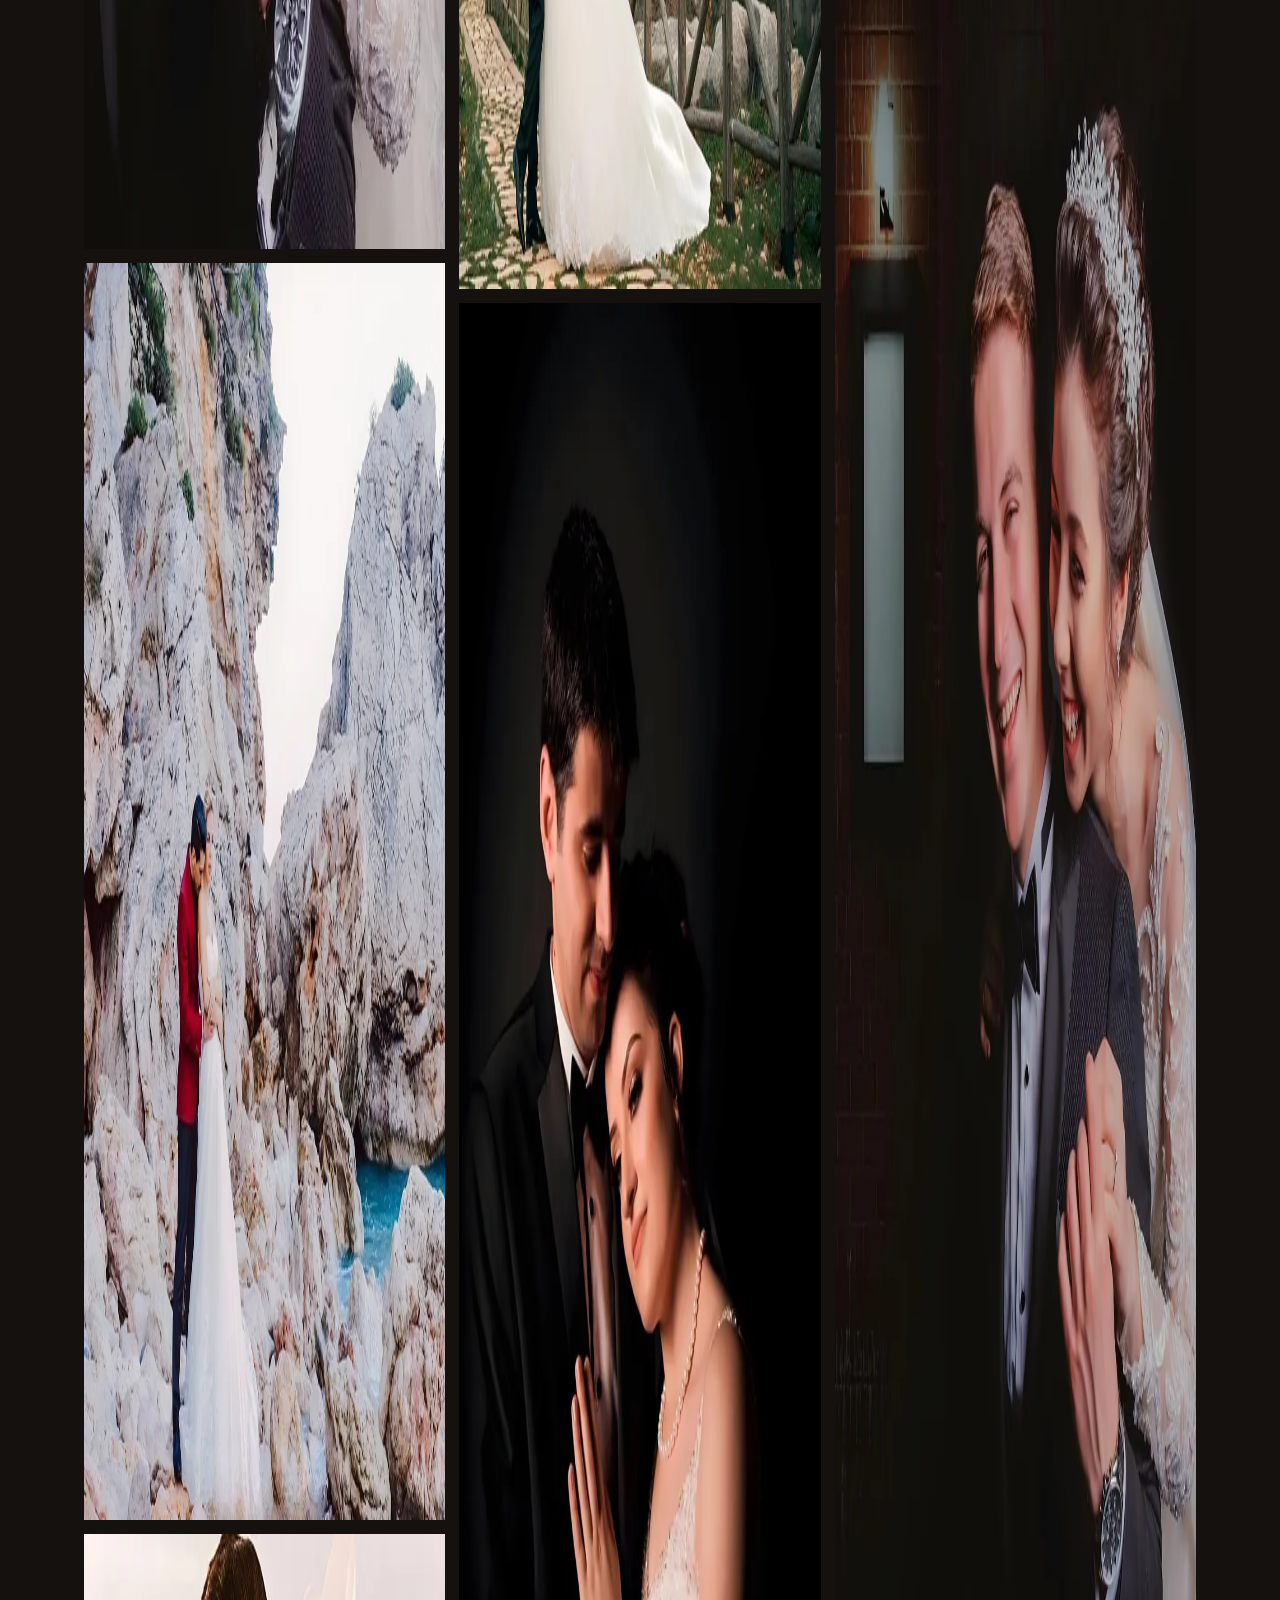
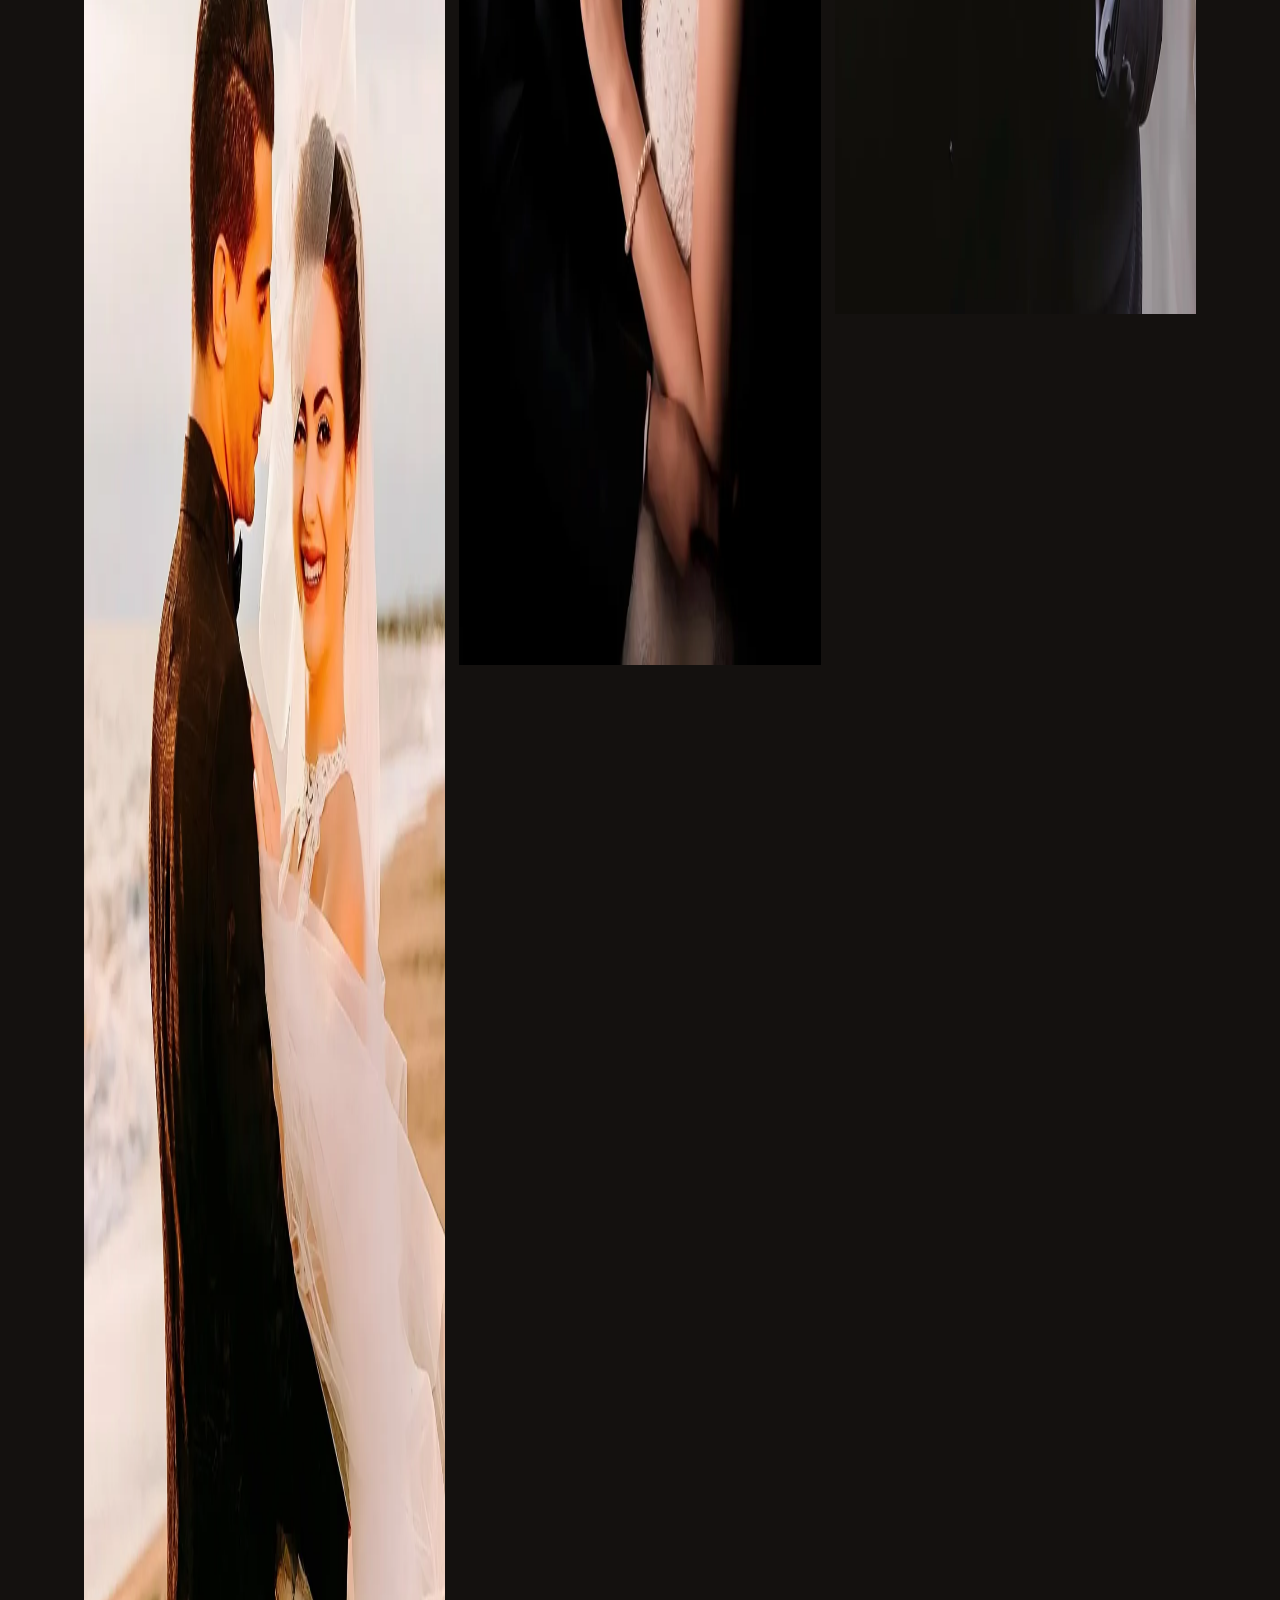
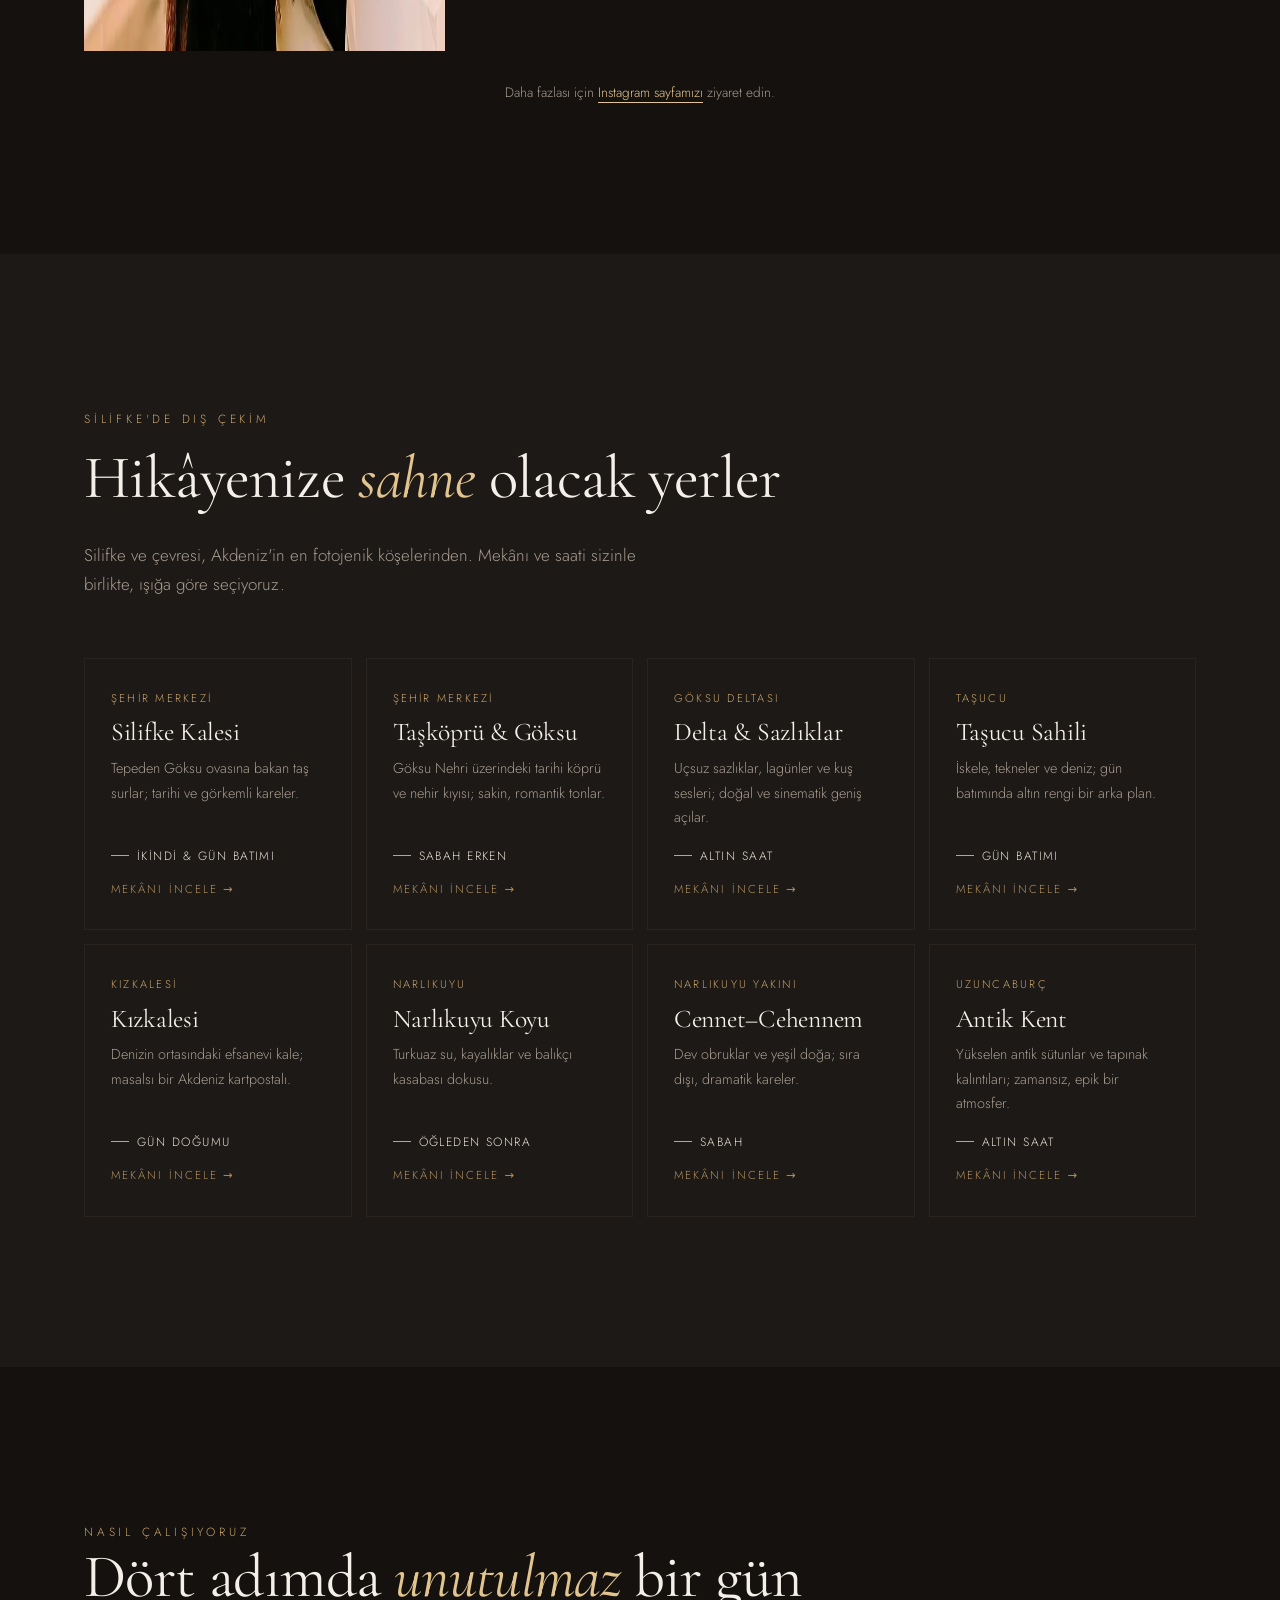
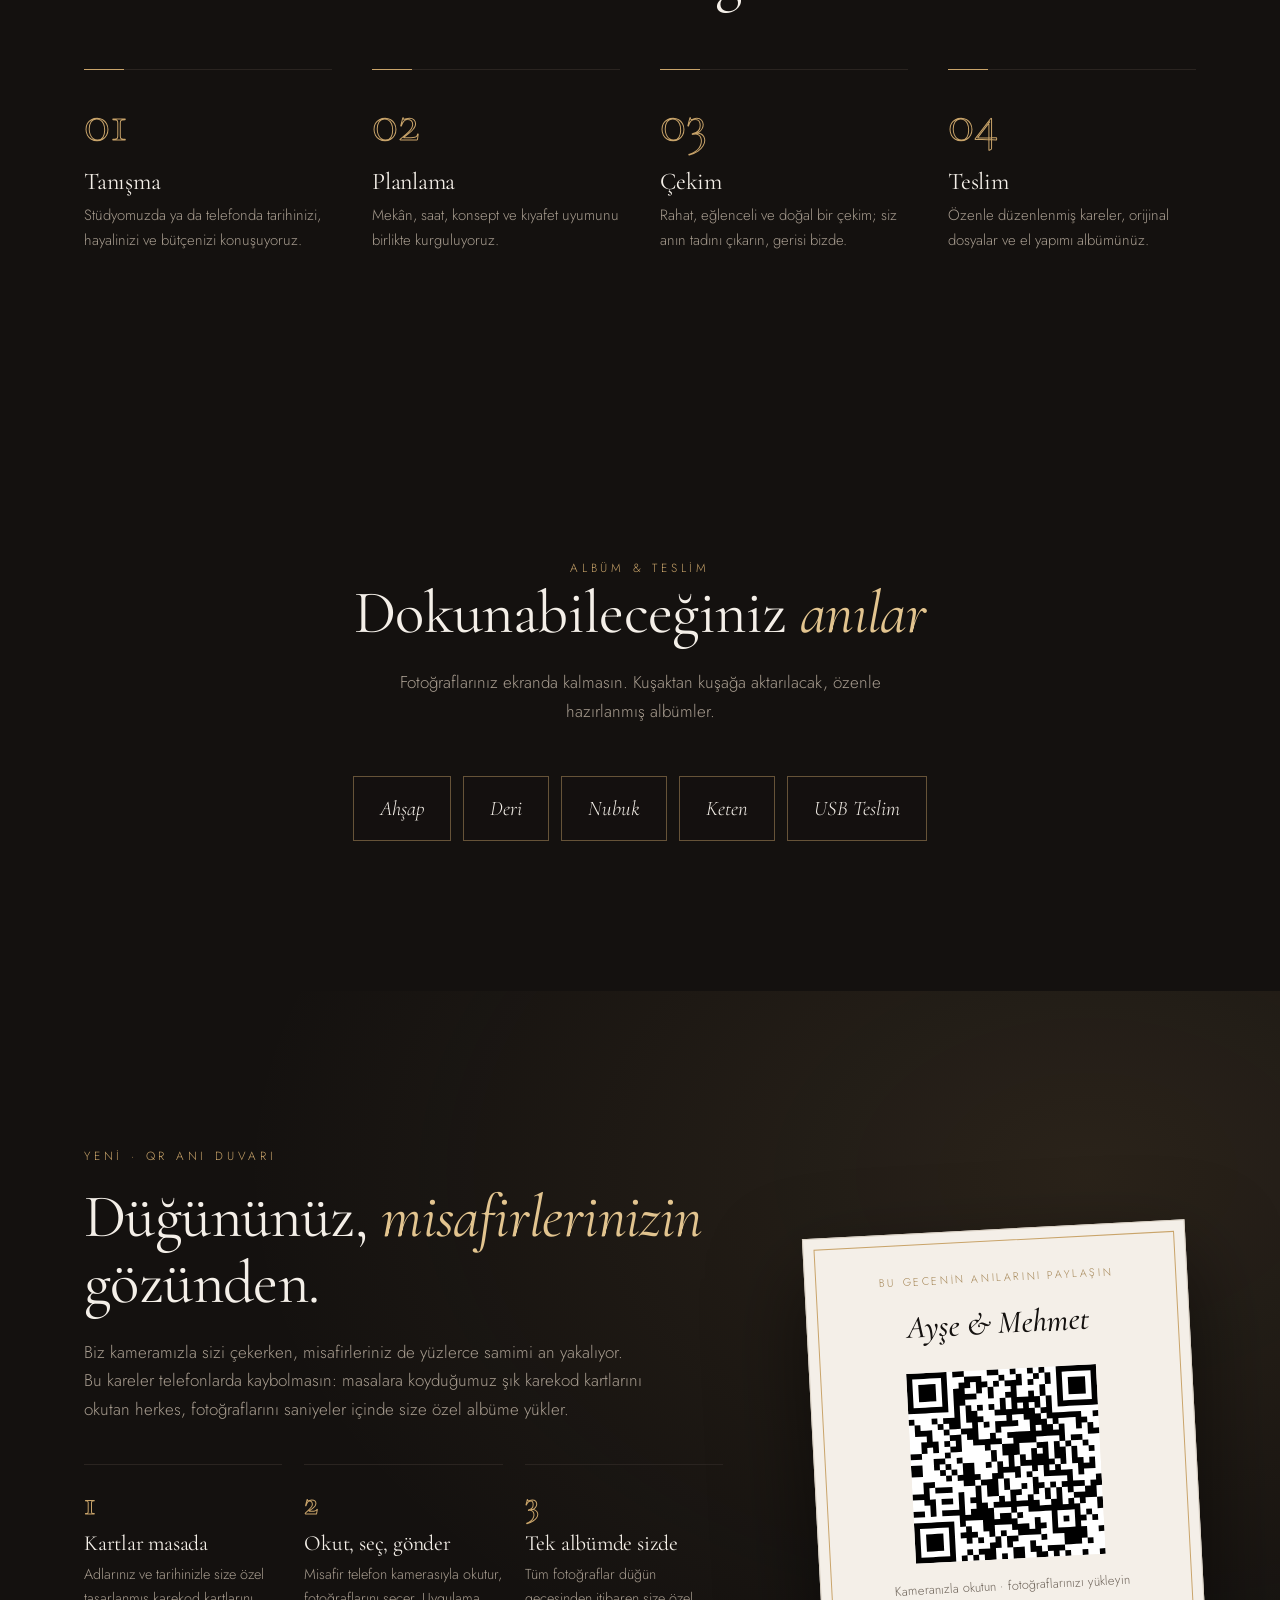
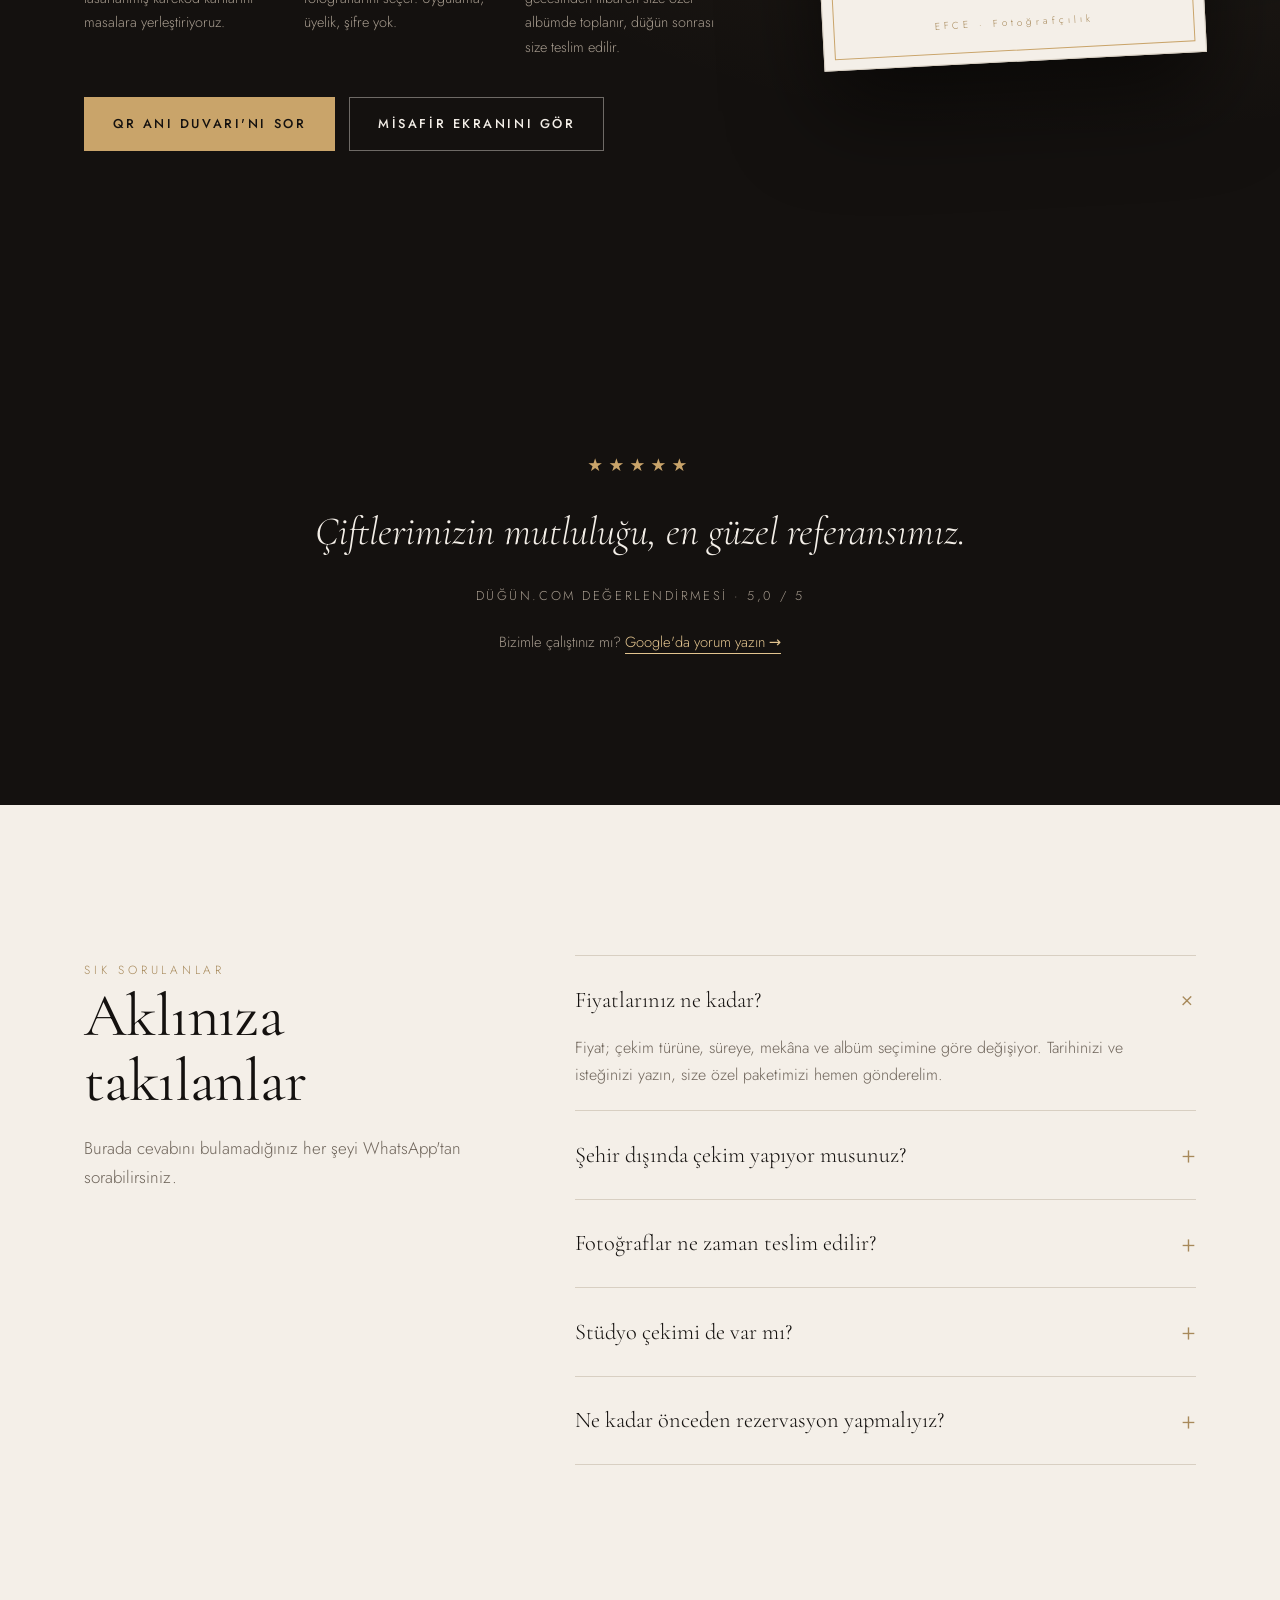
==== commit a26aa3df: "QR Anı Duvarı, mekân sayfaları, PhotoSwipe galeri ve WebP görseller - QR Anı Duvarı: ana sayfa bölüm" ====
--- a/index.html
+++ b/index.html
@@ -19,224 +19,7 @@
 "address":{"@type":"PostalAddress","streetAddress":"Göksu Mah. Veli Gürten Bozbey Cad. Kızılay İşhanı No:3/D","postalCode":"33960","addressLocality":"Silifke","addressRegion":"Mersin","addressCountry":"TR"},
 "areaServed":["Silifke","Taşucu","Kızkalesi","Mersin"]}
 </script>
-<style>
-:root{
-  --ink:#14110f; --ink2:#1d1916; --ink3:#2a2420;
-  --cream:#f4efe8; --cream2:#e9e1d6; --muted:#a69b8e; --muted-d:#6f655b;
-  --gold:#c9a46a; --gold2:#e2c48f;
-  --serif:'Cormorant Garamond',Georgia,serif; --sans:'Jost',system-ui,sans-serif;
-  --pad:clamp(16px,5vw,72px);
-}
-*{box-sizing:border-box;margin:0;padding:0}
-html{scroll-behavior:smooth}
-body{background:var(--ink);color:var(--cream);font-family:var(--sans);font-weight:300;line-height:1.7;-webkit-font-smoothing:antialiased;overflow-x:hidden}
-img{display:block;max-width:100%}
-a{color:inherit;text-decoration:none}
-.wrap{max-width:1240px;margin:0 auto;padding:0 var(--pad)}
-.eyebrow{font-size:.74rem;letter-spacing:.32em;text-transform:uppercase;color:var(--gold)}
-h1,h2,h3{font-family:var(--serif);font-weight:400;line-height:1.08;letter-spacing:-.01em}
-h2{font-size:clamp(2.2rem,5vw,3.8rem)}
-h2 em,h1 em{font-style:italic;color:var(--gold2)}
-.lead{color:var(--muted);font-size:1.06rem;max-width:56ch}
-section{padding:clamp(80px,12vw,150px) 0}
-.btn{display:inline-flex;align-items:center;gap:.6em;padding:15px 28px;border:1px solid var(--gold);color:var(--ink);background:var(--gold);font-size:.8rem;letter-spacing:.2em;text-transform:uppercase;font-weight:500;transition:.35s;cursor:pointer;font-family:var(--sans)}
-.btn:hover{background:var(--gold2);border-color:var(--gold2)}
-.btn.ghost{background:transparent;color:var(--cream);border-color:rgba(244,239,232,.4)}
-.btn.ghost:hover{border-color:var(--cream);background:rgba(244,239,232,.08)}
-.btn svg{width:16px;height:16px}
-
-/* NAV */
-nav{position:fixed;inset:0 0 auto;z-index:50;transition:.4s;padding:22px 0}
-nav.solid{background:rgba(20,17,15,.88);backdrop-filter:blur(14px);padding:12px 0;border-bottom:1px solid rgba(201,164,106,.15)}
-nav .wrap{display:flex;align-items:center;justify-content:space-between;gap:20px}
-.logo{display:flex;flex-direction:column;line-height:1}
-.logo b{font-family:var(--serif);font-weight:500;font-size:1.9rem;letter-spacing:.24em}
-.logo small{font-size:.58rem;letter-spacing:.48em;color:var(--gold);margin-top:4px;text-transform:uppercase}
-.links{display:flex;gap:34px;font-size:.78rem;letter-spacing:.18em;text-transform:uppercase}
-.links a{position:relative;opacity:.85}
-.links a::after{content:"";position:absolute;left:0;bottom:-6px;width:0;height:1px;background:var(--gold);transition:.3s}
-.links a:hover{opacity:1}.links a:hover::after{width:100%}
-.nav-cta{padding:11px 20px}
-.burger{display:none;background:none;border:0;color:var(--cream);cursor:pointer;width:40px;height:40px}
-@media(max-width:940px){
-  .links{position:fixed;inset:0;background:var(--ink);flex-direction:column;align-items:center;justify-content:center;gap:28px;font-size:1rem;transform:translateY(-100%);transition:.5s;z-index:-1}
-  .links.open{transform:none}
-  .burger{display:block}
-  .nav-cta{display:none}
-}
-
-/* HERO */
-.hero{position:relative;height:100svh;min-height:600px;overflow:hidden;display:flex;align-items:flex-end}
-.slide{position:absolute;inset:0;background-size:cover;background-position:center;opacity:0;transition:opacity 1.8s ease;transform:scale(1.08)}
-.slide.on{opacity:1;animation:kb 9s ease-out forwards}
-@keyframes kb{to{transform:scale(1)}}
-.hero::after{content:"";position:absolute;inset:0;background:linear-gradient(90deg,rgba(20,17,15,.72) 0%,rgba(20,17,15,.38) 45%,rgba(20,17,15,0) 75%),linear-gradient(180deg,rgba(20,17,15,.55) 0%,rgba(20,17,15,.1) 30%,rgba(20,17,15,.4) 62%,rgba(20,17,15,.95) 100%)}
-.hero h1,.hero .lead,.hero .eyebrow{text-shadow:0 2px 24px rgba(0,0,0,.45)}
-.hero .wrap{position:relative;z-index:2;width:100%;padding-bottom:clamp(60px,10vh,110px)}
-.hero h1{font-size:clamp(2.8rem,8vw,6.6rem);max-width:13ch;margin:18px 0 22px}
-.hero .lead{color:var(--cream2);margin-bottom:34px}
-.hero-btns{display:flex;gap:14px;flex-wrap:wrap}
-.dots{position:absolute;right:var(--pad);bottom:clamp(60px,10vh,110px);z-index:3;display:flex;gap:10px}
-.dots button{width:34px;height:2px;border:0;background:rgba(244,239,232,.3);cursor:pointer;padding:0}
-.dots button.on{background:var(--gold)}
-@media(max-width:640px){.dots{display:none}}
-.scroll-hint{position:absolute;left:50%;bottom:22px;z-index:3;width:1px;height:46px;background:linear-gradient(var(--gold),transparent);animation:sh 2s infinite}
-@keyframes sh{0%{transform:scaleY(0);transform-origin:top}50%{transform:scaleY(1);transform-origin:top}51%{transform-origin:bottom}100%{transform:scaleY(0);transform-origin:bottom}}
-
-/* PROMISE STRIP */
-.strip{border-top:1px solid var(--ink3);border-bottom:1px solid var(--ink3);background:var(--ink2)}
-.strip .wrap{display:grid;grid-template-columns:repeat(4,1fr)}
-.strip div{padding:28px 18px;text-align:center;border-left:1px solid var(--ink3)}
-.strip div:first-child{border-left:0}
-.strip b{display:block;font-family:var(--serif);font-size:1.5rem;font-weight:500;color:var(--gold2)}
-.strip span{font-size:.78rem;letter-spacing:.12em;color:var(--muted);text-transform:uppercase}
-@media(max-width:760px){.strip .wrap{grid-template-columns:1fr 1fr}.strip div:nth-child(3){border-left:0}.strip div:nth-child(n+3){border-top:1px solid var(--ink3)}}
-
-/* ABOUT */
-.about .wrap{display:grid;grid-template-columns:1fr 1.05fr;gap:clamp(40px,7vw,110px);align-items:center}
-.about-img{position:relative}
-.about-img img{width:100%;aspect-ratio:4/5;object-fit:cover}
-.about-img::before{content:"";position:absolute;inset:-18px 18px 18px -18px;border:1px solid var(--gold);opacity:.5;z-index:-1}
-.about-img .tag{position:absolute;right:-20px;bottom:40px;background:var(--cream);color:var(--ink);padding:18px 24px;font-family:var(--serif);font-size:1.25rem;font-style:italic;line-height:1.2;box-shadow:0 20px 50px rgba(0,0,0,.4)}
-.about h2{margin:16px 0 24px}
-.about p+p{margin-top:16px}
-.sign{font-family:var(--serif);font-style:italic;font-size:1.6rem;color:var(--gold2);margin-top:28px}
-@media(max-width:860px){.about .wrap{grid-template-columns:1fr}.about-img .tag{right:12px}}
-
-/* SERVICES */
-.services{background:var(--cream);color:var(--ink)}
-.services .lead{color:var(--muted-d)}
-.sec-head{display:flex;justify-content:space-between;align-items:flex-end;gap:30px;flex-wrap:wrap;margin-bottom:60px}
-.sec-head h2{margin-top:14px}
-.svc{display:grid;grid-template-columns:repeat(3,1fr);gap:1px;background:#d8cfc2;border:1px solid #d8cfc2}
-.svc article{background:var(--cream);padding:42px 34px;transition:.4s;position:relative}
-.svc article:hover{background:#fff}
-.svc .n{font-family:var(--serif);font-size:.95rem;color:#a7895a;letter-spacing:.1em}
-.svc h3{font-size:1.75rem;margin:14px 0 12px}
-.svc p{color:var(--muted-d);font-size:.95rem}
-.svc svg{width:30px;height:30px;stroke:#a7895a;fill:none;stroke-width:1.2;position:absolute;right:30px;top:40px;transition:.4s}
-.svc article:hover svg{transform:rotate(-8deg) scale(1.1)}
-@media(max-width:900px){.svc{grid-template-columns:1fr 1fr}}
-@media(max-width:600px){.svc{grid-template-columns:1fr}}
-
-/* PORTFOLIO */
-.filters{display:flex;gap:8px;flex-wrap:wrap}
-.filters button{background:none;border:1px solid var(--ink3);color:var(--muted);padding:10px 18px;font-family:var(--sans);font-size:.74rem;letter-spacing:.18em;text-transform:uppercase;cursor:pointer;transition:.3s}
-.filters button.on,.filters button:hover{border-color:var(--gold);color:var(--cream)}
-.grid{columns:3 300px;column-gap:14px}
-.grid figure{break-inside:avoid;margin-bottom:14px;position:relative;overflow:hidden;cursor:zoom-in;transition:opacity .4s}
-.grid figure.hide{display:none}
-.grid img{width:100%;transition:transform 1.1s cubic-bezier(.2,.7,.2,1),filter .6s}
-.grid figure:hover img{transform:scale(1.05)}
-.grid figcaption{position:absolute;inset:auto 0 0;padding:40px 20px 16px;background:linear-gradient(transparent,rgba(20,17,15,.85));font-family:var(--serif);font-size:1.2rem;font-style:italic;opacity:0;transform:translateY(10px);transition:.4s}
-.grid figure:hover figcaption{opacity:1;transform:none}
-.note{margin-top:30px;color:var(--muted);font-size:.85rem;text-align:center}
-.note a{color:var(--gold2);border-bottom:1px solid}
-
-/* LIGHTBOX */
-.lb{position:fixed;inset:0;z-index:100;background:rgba(10,8,7,.96);display:none;align-items:center;justify-content:center;padding:60px 16px}
-.lb.open{display:flex}
-.lb img{max-height:86vh;max-width:min(1100px,100%);object-fit:contain;box-shadow:0 30px 80px rgba(0,0,0,.6)}
-.lb button{position:absolute;background:none;border:0;color:var(--cream);font-size:2.4rem;cursor:pointer;width:56px;height:56px;opacity:.75;font-family:var(--serif)}
-.lb button:hover{opacity:1;color:var(--gold2)}
-.lb .x{top:12px;right:12px}.lb .pv{left:8px;top:50%;transform:translateY(-50%)}.lb .nx{right:8px;top:50%;transform:translateY(-50%)}
-
-/* LOCATIONS */
-.places{background:var(--ink2)}
-.place-list{display:grid;grid-template-columns:repeat(4,1fr);gap:14px}
-.place{border:1px solid var(--ink3);padding:30px 26px;position:relative;overflow:hidden;transition:.4s;min-height:230px;display:flex;flex-direction:column}
-.place::before{content:"";position:absolute;inset:0;background:radial-gradient(circle at 100% 0,rgba(201,164,106,.18),transparent 60%);opacity:0;transition:.4s}
-.place:hover{border-color:rgba(201,164,106,.5);transform:translateY(-4px)}
-.place:hover::before{opacity:1}
-.place .km{font-size:.7rem;letter-spacing:.2em;color:var(--gold);text-transform:uppercase}
-.place h3{font-size:1.6rem;margin:10px 0 10px}
-.place p{color:var(--muted);font-size:.9rem;flex:1}
-.place .when{margin-top:16px;font-size:.75rem;letter-spacing:.12em;text-transform:uppercase;color:var(--cream2);display:flex;align-items:center;gap:8px}
-.place .when::before{content:"";width:18px;height:1px;background:var(--gold)}
-@media(max-width:1000px){.place-list{grid-template-columns:1fr 1fr}}
-@media(max-width:560px){.place-list{grid-template-columns:1fr}}
-
-/* PROCESS */
-.steps{display:grid;grid-template-columns:repeat(4,1fr);gap:40px;counter-reset:s;margin-top:60px}
-.step{counter-increment:s;border-top:1px solid var(--ink3);padding-top:26px;position:relative}
-.step::before{content:"0" counter(s);font-family:var(--serif);font-size:3.4rem;color:transparent;-webkit-text-stroke:1px var(--gold);line-height:1;display:block;margin-bottom:18px}
-.step::after{content:"";position:absolute;top:-1px;left:0;width:40px;height:1px;background:var(--gold)}
-.step h3{font-size:1.5rem;margin-bottom:8px}
-.step p{color:var(--muted);font-size:.93rem}
-@media(max-width:900px){.steps{grid-template-columns:1fr 1fr}}
-@media(max-width:520px){.steps{grid-template-columns:1fr}}
-
-/* ALBUMS */
-.albums{position:relative;background:linear-gradient(rgba(20,17,15,.82),rgba(20,17,15,.92)),url(img/p4.jpg) center/cover fixed}
-.albums .wrap{text-align:center}
-.albums .lead{margin:22px auto 50px}
-.mats{display:flex;justify-content:center;flex-wrap:wrap;gap:12px}
-.mats span{border:1px solid rgba(201,164,106,.45);padding:14px 26px;font-family:var(--serif);font-size:1.3rem;font-style:italic;background:rgba(20,17,15,.4)}
-@media(max-width:700px){.albums{background-attachment:scroll}}
-
-/* REVIEW */
-.review .wrap{text-align:center;max-width:860px}
-.stars{color:var(--gold);letter-spacing:.3em;font-size:1.1rem}
-.review blockquote{font-family:var(--serif);font-size:clamp(1.6rem,3.4vw,2.5rem);font-style:italic;line-height:1.3;margin:24px 0}
-.review cite{font-style:normal;font-size:.8rem;letter-spacing:.2em;text-transform:uppercase;color:var(--muted)}
-
-/* FAQ */
-.faq{background:var(--cream);color:var(--ink)}
-.faq .wrap{display:grid;grid-template-columns:1fr 1.5fr;gap:clamp(40px,6vw,90px)}
-.faq .lead{color:var(--muted-d);margin-top:20px}
-details{border-bottom:1px solid #d8cfc2;padding:22px 0}
-details:first-child{border-top:1px solid #d8cfc2}
-summary{list-style:none;cursor:pointer;font-family:var(--serif);font-size:1.4rem;display:flex;justify-content:space-between;gap:20px;align-items:center}
-summary::-webkit-details-marker{display:none}
-summary::after{content:"+";font-family:var(--sans);font-weight:300;font-size:1.6rem;color:#a7895a;transition:.3s}
-details[open] summary::after{transform:rotate(45deg)}
-details p{color:var(--muted-d);margin-top:12px;max-width:62ch}
-@media(max-width:860px){.faq .wrap{grid-template-columns:1fr}}
-
-/* CONTACT */
-.contact .wrap{display:grid;grid-template-columns:1fr 1fr;gap:clamp(40px,6vw,90px)}
-.contact h2{margin:14px 0 22px}
-.info{margin-top:40px;display:grid;gap:22px}
-.info div{display:flex;gap:16px;align-items:flex-start}
-.info svg{width:22px;height:22px;stroke:var(--gold);fill:none;stroke-width:1.4;flex:none;margin-top:4px}
-.info small{display:block;font-size:.7rem;letter-spacing:.2em;text-transform:uppercase;color:var(--muted)}
-.info a:hover{color:var(--gold2)}
-form{background:var(--ink2);border:1px solid var(--ink3);padding:clamp(26px,4vw,46px);display:grid;gap:18px}
-form h3{font-size:1.9rem}
-.row{display:grid;grid-template-columns:1fr 1fr;gap:16px}
-@media(max-width:520px){.row{grid-template-columns:1fr}}
-label{font-size:.7rem;letter-spacing:.2em;text-transform:uppercase;color:var(--muted);display:grid;gap:8px}
-input,select,textarea{background:transparent;border:0;border-bottom:1px solid #4a4038;color:var(--cream);font-family:var(--sans);font-size:1rem;font-weight:300;padding:10px 0;outline:none;transition:.3s;width:100%}
-select option{background:var(--ink2)}
-input:focus,select:focus,textarea:focus{border-color:var(--gold)}
-textarea{resize:vertical;min-height:90px}
-form .btn{justify-content:center;margin-top:8px}
-form .fine{font-size:.78rem;color:var(--muted);text-align:center}
-.map{margin-top:clamp(50px,7vw,80px);height:340px;border:1px solid var(--ink3);filter:grayscale(1) invert(.92) contrast(.9) sepia(.15)}
-.map iframe{width:100%;height:100%;border:0}
-@media(max-width:860px){.contact .wrap{grid-template-columns:1fr}}
-
-/* FOOTER */
-footer{border-top:1px solid var(--ink3);padding:50px 0 34px;text-align:center}
-footer .logo{align-items:center;margin-bottom:22px}
-.social{display:flex;justify-content:center;gap:14px;margin-bottom:24px}
-.social a{width:44px;height:44px;border:1px solid var(--ink3);display:grid;place-items:center;transition:.3s}
-.social a:hover{border-color:var(--gold);color:var(--gold)}
-.social svg{width:18px;height:18px}
-footer p{font-size:.78rem;color:var(--muted-d);letter-spacing:.06em}
-
-/* WA FLOAT */
-.wa{position:fixed;right:20px;bottom:20px;z-index:60;width:58px;height:58px;border-radius:50%;background:#25d366;display:grid;place-items:center;box-shadow:0 10px 30px rgba(0,0,0,.4);transition:.3s}
-.wa:hover{transform:scale(1.08)}
-.wa svg{width:30px;height:30px;fill:#fff}
-.wa::before{content:"";position:absolute;inset:0;border-radius:50%;border:2px solid #25d366;animation:pulse 2.4s infinite}
-@keyframes pulse{to{transform:scale(1.5);opacity:0}}
-
-/* REVEAL */
-.rv{opacity:0;transform:translateY(34px);transition:opacity 1s ease,transform 1s cubic-bezier(.2,.7,.2,1)}
-.rv.in{opacity:1;transform:none}
-@media(prefers-reduced-motion:reduce){*{animation:none!important;transition:none!important}.rv{opacity:1;transform:none}}
-</style>
+<link rel="stylesheet" href="assets/site.css">
 </head>
 <body>
 
@@ -248,6 +31,7 @@
       <a href="#hizmetler">Hizmetler</a>
       <a href="#galeri">Galeri</a>
       <a href="#mekanlar">Mekânlar</a>
+      <a href="#qr">QR Anı Duvarı</a>
       <a href="#sss">SSS</a>
       <a href="#iletisim">İletişim</a>
     </div>
@@ -257,10 +41,10 @@
 </nav>
 
 <header class="hero" id="top">
-  <div class="slide on" style="background-image:url(img/p5.jpg)"></div>
-  <div class="slide" style="background-image:url(img/p1.jpg)"></div>
-  <div class="slide" style="background-image:url(img/p7.jpg)"></div>
-  <div class="slide" style="background-image:url(img/p3.jpg);background-position:center 30%"></div>
+  <div class="slide on" style="background-image:url(img/p5-1600.webp)"></div>
+  <div class="slide" style="background-image:url(img/p1-1600.webp)"></div>
+  <div class="slide" style="background-image:url(img/p7-1600.webp)"></div>
+  <div class="slide" style="background-image:url(img/p3-1600.webp);background-position:center 30%"></div>
   <div class="wrap">
     <span class="eyebrow">Silifke · Düğün &amp; Dış Çekim Fotoğrafçısı</span>
     <h1>Silifke'nin ışığında, <em>size ait</em> bir hikâye.</h1>
@@ -286,7 +70,7 @@
 <section class="about" id="hakkimizda">
   <div class="wrap">
     <div class="about-img rv">
-      <img src="img/p4.jpg" alt="Efce Fotoğrafçılık stüdyo çekimi — gelin ve damat" loading="lazy">
+      <img src="img/p4-800.webp" srcset="img/p4-800.webp 800w, img/p4-1600.webp 1600w" sizes="(max-width:860px) 100vw, 45vw" width="1528" height="1962" alt="Efce Fotoğrafçılık stüdyo çekimi — gelin ve damat" loading="lazy">
       <div class="tag">Her çift<br>kendi hikâyesidir.</div>
     </div>
     <div class="rv">
@@ -312,6 +96,7 @@
       <article><svg viewBox="0 0 32 32"><rect x="4" y="8" width="24" height="17" rx="2"/><circle cx="16" cy="16.5" r="5"/><path d="M11 8l2-3h6l2 3"/></svg><span class="n">04</span><h3>Konsept &amp; Katalog</h3><p>Fikirden ışığa, stilden mekâna kurgulanmış konsept çekimler ve ürün/marka katalogları.</p></article>
       <article><svg viewBox="0 0 32 32"><rect x="3" y="8" width="19" height="16" rx="2"/><path d="M22 14l7-4v12l-7-4"/></svg><span class="n">05</span><h3>Düğün Klibi &amp; Belgeseli</h3><p>Gününüzün hikâyesini anlatan sinematik klip ve baştan sona düğün belgeseli.</p></article>
       <article><svg viewBox="0 0 32 32"><path d="M6 26c4-2 6-6 6-10M16 26c0-6 4-10 10-12M4 12c6-2 10 0 12 4"/></svg><span class="n">06</span><h3>Trash the Dress</h3><p>Düğünden sonra gelinliğinizle özgürce: deniz, kayalık, rüzgâr ve hiç çekinmeden.</p></article>
+      <article class="svc-new"><svg viewBox="0 0 32 32"><rect x="4" y="4" width="9" height="9"/><rect x="19" y="4" width="9" height="9"/><rect x="4" y="19" width="9" height="9"/><path d="M19 19h4v4h-4zM25 25h3v3M19 27h2M27 19v3"/></svg><span class="n">07 · Yeni</span><h3>QR Anı Duvarı</h3><p>Masalardaki karekodu okutan misafirleriniz, çektikleri fotoğrafları uygulama indirmeden tek albümde size gönderir.</p><a class="more" href="#qr">Nasıl çalışır →</a></article>
     </div>
   </div>
 </section>
@@ -327,17 +112,17 @@
         <button data-f="dugun">Düğün</button>
       </div>
     </div>
-    <div class="grid" id="grid">
-      <figure data-c="dis"><img src="img/p5.jpg" alt="Gün batımında iskelede gelin ve damat" loading="lazy"><figcaption>Gün batımı, iskele</figcaption></figure>
-      <figure data-c="studyo"><img src="img/p8.jpg" alt="Stüdyoda gülümseyen çift" loading="lazy"><figcaption>Stüdyo portre</figcaption></figure>
-      <figure data-c="dis"><img src="img/p7.jpg" alt="Kayalık koyda gelin ve damat" loading="lazy"><figcaption>Kayalık koy</figcaption></figure>
-      <figure data-c="dis"><img src="img/p3.jpg" alt="Sahilde gelin ve damat" loading="lazy"><figcaption>Sahilde</figcaption></figure>
-      <figure data-c="dugun"><img src="img/p9.jpg" alt="Merdivenli salonda gelin ve damat" loading="lazy"><figcaption>Düğün salonu</figcaption></figure>
-      <figure data-c="dis"><img src="img/p1.jpg" alt="Tarihi kalıntılar yanında çift" loading="lazy"><figcaption>Tarihi doku</figcaption></figure>
-      <figure data-c="studyo"><img src="img/p4.jpg" alt="Siyah fonda romantik çift portresi" loading="lazy"><figcaption>Siyah fon</figcaption></figure>
-      <figure data-c="dis"><img src="img/p6.jpg" alt="Taş duvar önünde gelin ve damat" loading="lazy"><figcaption>Taş duvar</figcaption></figure>
-      <figure data-c="dis"><img src="img/p2.jpg" alt="Gökyüzü altında çift" loading="lazy"><figcaption>Gökyüzü</figcaption></figure>
-      <figure data-c="studyo"><img src="img/p10.jpg" alt="Tuğla duvar önünde neşeli çift" loading="lazy"><figcaption>Neşe</figcaption></figure>
+    <div class="grid pswp-gallery" id="grid">
+      <figure data-c="dis"><a href="img/p5-1600.webp" data-pswp-width="2000" data-pswp-height="1323"><img src="img/p5-800.webp" srcset="img/p5-800.webp 800w, img/p5-1600.webp 1600w" sizes="(max-width:700px) 100vw, 33vw" width="2000" height="1323" alt="Gün batımında iskelede gelin ve damat" loading="lazy"></a><figcaption>Gün batımı, iskele</figcaption></figure>
+      <figure data-c="studyo"><a href="img/p8-1600.webp" data-pswp-width="1615" data-pswp-height="2000"><img src="img/p8-800.webp" srcset="img/p8-800.webp 800w, img/p8-1600.webp 1600w" sizes="(max-width:700px) 100vw, 33vw" width="1615" height="2000" alt="Stüdyoda gülümseyen çift" loading="lazy"></a><figcaption>Stüdyo portre</figcaption></figure>
+      <figure data-c="dis"><a href="img/p7-1600.webp" data-pswp-width="2000" data-pswp-height="1257"><img src="img/p7-800.webp" srcset="img/p7-800.webp 800w, img/p7-1600.webp 1600w" sizes="(max-width:700px) 100vw, 33vw" width="2000" height="1257" alt="Kayalık koyda gelin ve damat" loading="lazy"></a><figcaption>Kayalık koy</figcaption></figure>
+      <figure data-c="dis"><a href="img/p3-1600.webp" data-pswp-width="2000" data-pswp-height="1717"><img src="img/p3-800.webp" srcset="img/p3-800.webp 800w, img/p3-1600.webp 1600w" sizes="(max-width:700px) 100vw, 33vw" width="2000" height="1717" alt="Sahilde gelin ve damat" loading="lazy"></a><figcaption>Sahilde</figcaption></figure>
+      <figure data-c="dugun"><a href="img/p9-1600.webp" data-pswp-width="1543" data-pswp-height="2000"><img src="img/p9-800.webp" srcset="img/p9-800.webp 800w, img/p9-1600.webp 1600w" sizes="(max-width:700px) 100vw, 33vw" width="1543" height="2000" alt="Merdivenli salonda gelin ve damat" loading="lazy"></a><figcaption>Düğün salonu</figcaption></figure>
+      <figure data-c="dis"><a href="img/p1-1600.webp" data-pswp-width="2000" data-pswp-height="1363"><img src="img/p1-800.webp" srcset="img/p1-800.webp 800w, img/p1-1600.webp 1600w" sizes="(max-width:700px) 100vw, 33vw" width="2000" height="1363" alt="Tarihi kalıntılar yanında çift" loading="lazy"></a><figcaption>Tarihi doku</figcaption></figure>
+      <figure data-c="studyo"><a href="img/p4-1600.webp" data-pswp-width="1528" data-pswp-height="1962"><img src="img/p4-800.webp" srcset="img/p4-800.webp 800w, img/p4-1600.webp 1600w" sizes="(max-width:700px) 100vw, 33vw" width="1528" height="1962" alt="Siyah fonda romantik çift portresi" loading="lazy"></a><figcaption>Siyah fon</figcaption></figure>
+      <figure data-c="dis"><a href="img/p6-1600.webp" data-pswp-width="1629" data-pswp-height="2000"><img src="img/p6-800.webp" srcset="img/p6-800.webp 800w, img/p6-1600.webp 1600w" sizes="(max-width:700px) 100vw, 33vw" width="1629" height="2000" alt="Taş duvar önünde gelin ve damat" loading="lazy"></a><figcaption>Taş duvar</figcaption></figure>
+      <figure data-c="dis"><a href="img/p2-1600.webp" data-pswp-width="2000" data-pswp-height="1040"><img src="img/p2-800.webp" srcset="img/p2-800.webp 800w, img/p2-1600.webp 1600w" sizes="(max-width:700px) 100vw, 33vw" width="2000" height="1040" alt="Gökyüzü altında çift" loading="lazy"></a><figcaption>Gökyüzü</figcaption></figure>
+      <figure data-c="studyo"><a href="img/p10-1600.webp" data-pswp-width="2000" data-pswp-height="1934"><img src="img/p10-800.webp" srcset="img/p10-800.webp 800w, img/p10-1600.webp 1600w" sizes="(max-width:700px) 100vw, 33vw" width="2000" height="1934" alt="Tuğla duvar önünde neşeli çift" loading="lazy"></a><figcaption>Neşe</figcaption></figure>
     </div>
     <p class="note">Daha fazlası için <a href="#" data-ig>Instagram sayfamızı</a> ziyaret edin.</p>
   </div>
@@ -350,14 +135,14 @@
       <p class="lead">Silifke ve çevresi, Akdeniz'in en fotojenik köşelerinden. Mekânı ve saati sizinle birlikte, ışığa göre seçiyoruz.</p>
     </div>
     <div class="place-list">
-      <div class="place rv"><span class="km">Şehir merkezi</span><h3>Silifke Kalesi</h3><p>Tepeden Göksu ovasına bakan taş surlar; tarihi ve görkemli kareler.</p><span class="when">İkindi &amp; gün batımı</span></div>
-      <div class="place rv"><span class="km">Şehir merkezi</span><h3>Taşköprü &amp; Göksu</h3><p>Göksu Nehri üzerindeki tarihi köprü ve nehir kıyısı; sakin, romantik tonlar.</p><span class="when">Sabah erken</span></div>
-      <div class="place rv"><span class="km">Göksu Deltası</span><h3>Delta &amp; Sazlıklar</h3><p>Uçsuz sazlıklar, lagünler ve kuş sesleri; doğal ve sinematik geniş açılar.</p><span class="when">Altın saat</span></div>
-      <div class="place rv"><span class="km">Taşucu</span><h3>Taşucu Sahili</h3><p>İskele, tekneler ve deniz; gün batımında altın rengi bir arka plan.</p><span class="when">Gün batımı</span></div>
-      <div class="place rv"><span class="km">Kızkalesi</span><h3>Kızkalesi</h3><p>Denizin ortasındaki efsanevi kale; masalsı bir Akdeniz kartpostalı.</p><span class="when">Gün doğumu</span></div>
-      <div class="place rv"><span class="km">Narlıkuyu</span><h3>Narlıkuyu Koyu</h3><p>Turkuaz su, kayalıklar ve balıkçı kasabası dokusu.</p><span class="when">Öğleden sonra</span></div>
-      <div class="place rv"><span class="km">Narlıkuyu yakını</span><h3>Cennet–Cehennem</h3><p>Dev obruklar ve yeşil doğa; sıra dışı, dramatik kareler.</p><span class="when">Sabah</span></div>
-      <div class="place rv"><span class="km">Uzuncaburç</span><h3>Antik Kent</h3><p>Yükselen antik sütunlar ve tapınak kalıntıları; zamansız, epik bir atmosfer.</p><span class="when">Altın saat</span></div>
+      <a class="place rv" href="dis-cekim/silifke-kalesi.html"><span class="km">Şehir merkezi</span><h3>Silifke Kalesi</h3><p>Tepeden Göksu ovasına bakan taş surlar; tarihi ve görkemli kareler.</p><span class="when">İkindi &amp; gün batımı</span><span class="more">Mekânı incele →</span></a>
+      <a class="place rv" href="dis-cekim/taskopru-goksu.html"><span class="km">Şehir merkezi</span><h3>Taşköprü &amp; Göksu</h3><p>Göksu Nehri üzerindeki tarihi köprü ve nehir kıyısı; sakin, romantik tonlar.</p><span class="when">Sabah erken</span><span class="more">Mekânı incele →</span></a>
+      <a class="place rv" href="dis-cekim/goksu-deltasi.html"><span class="km">Göksu Deltası</span><h3>Delta &amp; Sazlıklar</h3><p>Uçsuz sazlıklar, lagünler ve kuş sesleri; doğal ve sinematik geniş açılar.</p><span class="when">Altın saat</span><span class="more">Mekânı incele →</span></a>
+      <a class="place rv" href="dis-cekim/tasucu.html"><span class="km">Taşucu</span><h3>Taşucu Sahili</h3><p>İskele, tekneler ve deniz; gün batımında altın rengi bir arka plan.</p><span class="when">Gün batımı</span><span class="more">Mekânı incele →</span></a>
+      <a class="place rv" href="dis-cekim/kizkalesi.html"><span class="km">Kızkalesi</span><h3>Kızkalesi</h3><p>Denizin ortasındaki efsanevi kale; masalsı bir Akdeniz kartpostalı.</p><span class="when">Gün doğumu</span><span class="more">Mekânı incele →</span></a>
+      <a class="place rv" href="dis-cekim/narlikuyu.html"><span class="km">Narlıkuyu</span><h3>Narlıkuyu Koyu</h3><p>Turkuaz su, kayalıklar ve balıkçı kasabası dokusu.</p><span class="when">Öğleden sonra</span><span class="more">Mekânı incele →</span></a>
+      <a class="place rv" href="dis-cekim/cennet-cehennem.html"><span class="km">Narlıkuyu yakını</span><h3>Cennet–Cehennem</h3><p>Dev obruklar ve yeşil doğa; sıra dışı, dramatik kareler.</p><span class="when">Sabah</span><span class="more">Mekânı incele →</span></a>
+      <a class="place rv" href="dis-cekim/uzuncaburc.html"><span class="km">Uzuncaburç</span><h3>Antik Kent</h3><p>Yükselen antik sütunlar ve tapınak kalıntıları; zamansız, epik bir atmosfer.</p><span class="when">Altın saat</span><span class="more">Mekânı incele →</span></a>
     </div>
   </div>
 </section>
@@ -386,11 +171,39 @@
   </div>
 </section>
 
+<section class="qr" id="qr">
+  <div class="wrap">
+    <div class="qr-grid">
+      <div class="rv">
+        <span class="eyebrow">Yeni · QR Anı Duvarı</span>
+        <h2>Düğününüz, <em>misafirlerinizin</em> gözünden.</h2>
+        <p class="lead">Biz kameramızla sizi çekerken, misafirleriniz de yüzlerce samimi an yakalıyor. Bu kareler telefonlarda kaybolmasın: masalara koyduğumuz şık karekod kartlarını okutan herkes, fotoğraflarını saniyeler içinde size özel albüme yükler.</p>
+        <div class="qr-steps">
+          <div class="rv"><b>1</b><h3>Kartlar masada</h3><p>Adlarınız ve tarihinizle size özel tasarlanmış karekod kartlarını masalara yerleştiriyoruz.</p></div>
+          <div class="rv"><b>2</b><h3>Okut, seç, gönder</h3><p>Misafir telefon kamerasıyla okutur, fotoğraflarını seçer. Uygulama, üyelik, şifre yok.</p></div>
+          <div class="rv"><b>3</b><h3>Tek albümde sizde</h3><p>Tüm fotoğraflar düğün gecesinden itibaren size özel albümde toplanır, düğün sonrası size teslim edilir.</p></div>
+        </div>
+        <div class="hero-btns"><a class="btn" data-wa="Merhaba, düğünüm için QR Anı Duvarı hakkında bilgi almak istiyorum." href="#">QR Anı Duvarı'nı sor</a><a class="btn ghost" href="qr/yukle.html?d=ornek&amp;c=Ay%C5%9Fe%20%26%20Mehmet" target="_blank" rel="noopener">Misafir ekranını gör</a></div>
+      </div>
+      <div class="qr-card rv" aria-hidden="true">
+        <div class="qr-card-in">
+          <small>Bu gecenin anılarını paylaşın</small>
+          <b>Ayşe &amp; Mehmet</b>
+          <div class="qr-box" id="qrDemo"></div>
+          <span>Kameranızla okutun · fotoğraflarınızı yükleyin</span>
+          <i>EFCE · Fotoğrafçılık</i>
+        </div>
+      </div>
+    </div>
+  </div>
+</section>
+
 <section class="review">
   <div class="wrap rv">
     <div class="stars">★★★★★</div>
     <blockquote>Çiftlerimizin mutluluğu, en güzel referansımız.</blockquote>
     <cite>Düğün.com değerlendirmesi · 5,0 / 5</cite>
+    <p class="g-review">Bizimle çalıştınız mı? <a href="#" data-harita>Google'da yorum yazın →</a></p>
   </div>
 </section>
 
@@ -451,75 +264,14 @@
       <a href="#" data-wa="Merhaba," aria-label="WhatsApp"><svg viewBox="0 0 24 24" fill="currentColor"><path d="M12 2a10 10 0 0 0-8.6 15.1L2 22l5-1.3A10 10 0 1 0 12 2Zm5 13.6c-.2.6-1.2 1.2-1.7 1.2-.4.1-1 .1-1.6-.1a14 14 0 0 1-5.7-5c-.5-.7-.9-1.6-.9-2.4 0-.9.5-1.4.7-1.6.2-.2.4-.3.6-.3h.4c.1 0 .3 0 .5.4l.7 1.7c.1.1.1.3 0 .4l-.3.4-.3.3c-.1.1-.2.3 0 .5.1.3.6 1 1.3 1.6.9.8 1.6 1 1.9 1.1.2.1.4.1.5-.1l.7-.9c.2-.2.3-.2.5-.1l1.6.8c.2.1.4.2.4.3.1.1.1.6-.1 1.2Z"/></svg></a>
       <a href="#iletisim" aria-label="Konum"><svg viewBox="0 0 24 24" fill="none" stroke="currentColor" stroke-width="1.6"><path d="M12 22s7-6.5 7-12a7 7 0 0 0-14 0c0 5.5 7 12 7 12z"/><circle cx="12" cy="10" r="2.5"/></svg></a>
     </div>
-    <p>© <span id="yil"></span> Efce Fotoğrafçılık · Silifke / Mersin · Tüm fotoğrafların hakları saklıdır.</p>
+    <p>© <span class="yil"></span> Efce Fotoğrafçılık · Silifke / Mersin · Tüm fotoğrafların hakları saklıdır.</p>
   </div>
 </footer>
 
 <a class="wa" data-wa="Merhaba, çekim hakkında bilgi almak istiyorum." href="#" aria-label="WhatsApp ile yazın"><svg viewBox="0 0 24 24"><path d="M12 2a10 10 0 0 0-8.6 15.1L2 22l5-1.3A10 10 0 1 0 12 2Zm5 13.6c-.2.6-1.2 1.2-1.7 1.2-.4.1-1 .1-1.6-.1a14 14 0 0 1-5.7-5c-.5-.7-.9-1.6-.9-2.4 0-.9.5-1.4.7-1.6.2-.2.4-.3.6-.3h.4c.1 0 .3 0 .5.4l.7 1.7c.1.1.1.3 0 .4l-.3.4-.3.3c-.1.1-.2.3 0 .5.1.3.6 1 1.3 1.6.9.8 1.6 1 1.9 1.1.2.1.4.1.5-.1l.7-.9c.2-.2.3-.2.5-.1l1.6.8c.2.1.4.2.4.3.1.1.1.6-.1 1.2Z"/></svg></a>
 
-<div class="lb" id="lb" role="dialog" aria-label="Fotoğraf görüntüleyici">
-  <button class="x" aria-label="Kapat">×</button>
-  <button class="pv" aria-label="Önceki">‹</button>
-  <img alt="">
-  <button class="nx" aria-label="Sonraki">›</button>
-</div>
-
-<script>
-/* ===== AYARLAR — telefon ve Instagram'ı buradan değiştirin ===== */
-const AYAR = {
-  telefon:   "905070030406",          // başında 90, boşluksuz (ör. 905321234567)
-  telGoster: "0 (507) 003 04 06",     // sitede görünen hâli
-  instagram: "efcephotography"        // @ olmadan kullanıcı adı
-};
-/* ============================================================== */
-
-const wa = m => `https://wa.me/${AYAR.telefon}?text=${encodeURIComponent(m)}`;
-document.querySelectorAll('[data-wa]').forEach(a=>{a.href=wa(a.dataset.wa);a.target="_blank";a.rel="noopener"});
-document.querySelectorAll('[data-ig]').forEach(a=>{a.href=`https://instagram.com/${AYAR.instagram}`;a.target="_blank";a.rel="noopener"});
-document.querySelectorAll('[data-ig-text]').forEach(a=>a.textContent='@'+AYAR.instagram);
-document.querySelectorAll('[data-tel]').forEach(a=>{a.href='tel:+'+AYAR.telefon;a.textContent=AYAR.telGoster});
-document.getElementById('yil').textContent=new Date().getFullYear();
-
-// nav
-const nav=document.getElementById('nav'),links=document.getElementById('links');
-addEventListener('scroll',()=>nav.classList.toggle('solid',scrollY>60),{passive:true});
-document.getElementById('burger').onclick=()=>links.classList.toggle('open');
-links.querySelectorAll('a').forEach(a=>a.onclick=()=>links.classList.remove('open'));
-
-// hero slider
-const slides=[...document.querySelectorAll('.slide')],dots=document.getElementById('dots');let cur=0,timer;
-slides.forEach((_,i)=>{const b=document.createElement('button');b.setAttribute('aria-label',`Fotoğraf ${i+1}`);b.onclick=()=>go(i);dots.appendChild(b)});
-function go(i){slides[cur].classList.remove('on');dots.children[cur].classList.remove('on');cur=(i+slides.length)%slides.length;
-  const s=slides[cur];s.style.animation='none';s.offsetHeight;s.style.animation='';s.classList.add('on');dots.children[cur].classList.add('on');
-  clearInterval(timer);timer=setInterval(()=>go(cur+1),6500)}
-go(0);
-
-// filters
-const figs=[...document.querySelectorAll('#grid figure')];
-document.querySelectorAll('#filters button').forEach(b=>b.onclick=()=>{
-  document.querySelectorAll('#filters button').forEach(x=>x.classList.remove('on'));b.classList.add('on');
-  figs.forEach(f=>f.classList.toggle('hide',b.dataset.f!=='hepsi'&&f.dataset.c!==b.dataset.f))});
-
-// lightbox
-const lb=document.getElementById('lb'),lbi=lb.querySelector('img');let li=0;
-const vis=()=>figs.filter(f=>!f.classList.contains('hide'));
-function show(i){const v=vis();li=(i+v.length)%v.length;const im=v[li].querySelector('img');lbi.src=im.src;lbi.alt=im.alt}
-figs.forEach(f=>f.onclick=()=>{show(vis().indexOf(f));lb.classList.add('open')});
-lb.querySelector('.x').onclick=()=>lb.classList.remove('open');
-lb.querySelector('.pv').onclick=e=>{e.stopPropagation();show(li-1)};
-lb.querySelector('.nx').onclick=e=>{e.stopPropagation();show(li+1)};
-lb.onclick=e=>{if(e.target===lb)lb.classList.remove('open')};
-addEventListener('keydown',e=>{if(!lb.classList.contains('open'))return;if(e.key==='Escape')lb.classList.remove('open');if(e.key==='ArrowLeft')show(li-1);if(e.key==='ArrowRight')show(li+1)});
-
-// form → WhatsApp
-document.getElementById('form').onsubmit=e=>{e.preventDefault();const d=new FormData(e.target);
-  const t=d.get('tarih')?new Date(d.get('tarih')).toLocaleDateString('tr-TR'):'belirtilmedi';
-  const m=`Merhaba, ben ${d.get('ad')}.\nÇekim türü: ${d.get('tur')}\nTarih: ${t}\nTelefon: ${d.get('tel')||'-'}\n${d.get('mesaj')||''}`;
-  window.open(wa(m),'_blank')};
-
-// reveal
-const io=new IntersectionObserver(es=>es.forEach(en=>{if(en.isIntersecting){en.target.classList.add('in');io.unobserve(en.target)}}),{threshold:.12});
-document.querySelectorAll('.rv').forEach((el,i)=>{el.style.transitionDelay=(el.closest('.place-list,.steps')?(i%4)*0.08:0)+'s';io.observe(el)});
-</script>
+<script src="assets/qrcode.js" defer></script>
+<script src="assets/site.js" defer></script>
+<script defer>addEventListener("DOMContentLoaded",()=>{const q=qrcode(0,"M");q.addData("https://efcefotografcilik.com.tr/qr/yukle.html?d=ornek");q.make();document.getElementById("qrDemo").innerHTML=q.createSvgTag({cellSize:4,margin:0,scalable:true})})</script>
 </body>
 </html>
--- a/assets/site.css
+++ b/assets/site.css
@@ -0,0 +1,291 @@
+:root{
+  --ink:#14110f; --ink2:#1d1916; --ink3:#2a2420;
+  --cream:#f4efe8; --cream2:#e9e1d6; --muted:#a69b8e; --muted-d:#6f655b;
+  --gold:#c9a46a; --gold2:#e2c48f;
+  --serif:'Cormorant Garamond',Georgia,serif; --sans:'Jost',system-ui,sans-serif;
+  --pad:clamp(16px,5vw,72px);
+}
+*{box-sizing:border-box;margin:0;padding:0}
+html{scroll-behavior:smooth}
+body{background:var(--ink);color:var(--cream);font-family:var(--sans);font-weight:300;line-height:1.7;-webkit-font-smoothing:antialiased;overflow-x:hidden}
+img{display:block;max-width:100%}
+a{color:inherit;text-decoration:none}
+.wrap{max-width:1240px;margin:0 auto;padding:0 var(--pad)}
+.eyebrow{font-size:.74rem;letter-spacing:.32em;text-transform:uppercase;color:var(--gold)}
+h1,h2,h3{font-family:var(--serif);font-weight:400;line-height:1.08;letter-spacing:-.01em}
+h2{font-size:clamp(2.2rem,5vw,3.8rem)}
+h2 em,h1 em{font-style:italic;color:var(--gold2)}
+.lead{color:var(--muted);font-size:1.06rem;max-width:56ch}
+section{padding:clamp(80px,12vw,150px) 0}
+.btn{display:inline-flex;align-items:center;gap:.6em;padding:15px 28px;border:1px solid var(--gold);color:var(--ink);background:var(--gold);font-size:.8rem;letter-spacing:.2em;text-transform:uppercase;font-weight:500;transition:.35s;cursor:pointer;font-family:var(--sans)}
+.btn:hover{background:var(--gold2);border-color:var(--gold2)}
+.btn.ghost{background:transparent;color:var(--cream);border-color:rgba(244,239,232,.4)}
+.btn.ghost:hover{border-color:var(--cream);background:rgba(244,239,232,.08)}
+.btn svg{width:16px;height:16px}
+
+/* NAV */
+nav{position:fixed;inset:0 0 auto;z-index:50;transition:.4s;padding:22px 0}
+nav::before{content:"";position:absolute;inset:0;z-index:-1;opacity:0;transition:opacity .4s;background:rgba(20,17,15,.88);-webkit-backdrop-filter:blur(14px);backdrop-filter:blur(14px);border-bottom:1px solid rgba(201,164,106,.15)}
+nav.solid{padding:12px 0}
+nav.solid::before{opacity:1}
+nav .wrap{display:flex;align-items:center;justify-content:space-between;gap:20px}
+.logo{display:flex;flex-direction:column;line-height:1}
+.logo b{font-family:var(--serif);font-weight:500;font-size:1.9rem;letter-spacing:.24em}
+.logo small{font-size:.58rem;letter-spacing:.48em;color:var(--gold);margin-top:4px;text-transform:uppercase}
+.links{display:flex;gap:34px;font-size:.78rem;letter-spacing:.18em;text-transform:uppercase}
+.links a{position:relative;opacity:.85}
+.links a::after{content:"";position:absolute;left:0;bottom:-6px;width:0;height:1px;background:var(--gold);transition:.3s}
+.links a:hover{opacity:1}.links a:hover::after{width:100%}
+.nav-cta{padding:11px 20px}
+.burger{display:none;background:none;border:0;color:var(--cream);cursor:pointer;width:40px;height:40px}
+@media(max-width:940px){
+  .links{position:fixed;inset:0;background:var(--ink);flex-direction:column;align-items:center;justify-content:center;gap:28px;font-size:1rem;transform:translateY(-100%);transition:.5s;z-index:-1}
+  .links.open{transform:none}
+  .burger{display:block}
+  .nav-cta{display:none}
+}
+
+/* HERO */
+.hero{position:relative;height:100svh;min-height:600px;overflow:hidden;display:flex;align-items:flex-end}
+.slide{position:absolute;inset:0;background-size:cover;background-position:center;opacity:0;transition:opacity 1.8s ease;transform:scale(1.08)}
+.slide.on{opacity:1;animation:kb 9s ease-out forwards}
+@keyframes kb{to{transform:scale(1)}}
+.hero::after{content:"";position:absolute;inset:0;background:linear-gradient(90deg,rgba(20,17,15,.72) 0%,rgba(20,17,15,.38) 45%,rgba(20,17,15,0) 75%),linear-gradient(180deg,rgba(20,17,15,.55) 0%,rgba(20,17,15,.1) 30%,rgba(20,17,15,.4) 62%,rgba(20,17,15,.95) 100%)}
+.hero h1,.hero .lead,.hero .eyebrow{text-shadow:0 2px 24px rgba(0,0,0,.45)}
+.hero .wrap{position:relative;z-index:2;width:100%;padding-bottom:clamp(60px,10vh,110px)}
+.hero h1{font-size:clamp(2.8rem,8vw,6.6rem);max-width:13ch;margin:18px 0 22px}
+.hero .lead{color:var(--cream2);margin-bottom:34px}
+.hero-btns{display:flex;gap:14px;flex-wrap:wrap}
+.dots{position:absolute;right:var(--pad);bottom:clamp(60px,10vh,110px);z-index:3;display:flex;gap:10px}
+.dots button{width:34px;height:2px;border:0;background:rgba(244,239,232,.3);cursor:pointer;padding:0}
+.dots button.on{background:var(--gold)}
+@media(max-width:640px){.dots{display:none}}
+.scroll-hint{position:absolute;left:50%;bottom:22px;z-index:3;width:1px;height:46px;background:linear-gradient(var(--gold),transparent);animation:sh 2s infinite}
+@keyframes sh{0%{transform:scaleY(0);transform-origin:top}50%{transform:scaleY(1);transform-origin:top}51%{transform-origin:bottom}100%{transform:scaleY(0);transform-origin:bottom}}
+
+/* PROMISE STRIP */
+.strip{border-top:1px solid var(--ink3);border-bottom:1px solid var(--ink3);background:var(--ink2)}
+.strip .wrap{display:grid;grid-template-columns:repeat(4,1fr)}
+.strip div{padding:28px 18px;text-align:center;border-left:1px solid var(--ink3)}
+.strip div:first-child{border-left:0}
+.strip b{display:block;font-family:var(--serif);font-size:1.5rem;font-weight:500;color:var(--gold2)}
+.strip span{font-size:.78rem;letter-spacing:.12em;color:var(--muted);text-transform:uppercase}
+@media(max-width:760px){.strip .wrap{grid-template-columns:1fr 1fr}.strip div:nth-child(3){border-left:0}.strip div:nth-child(n+3){border-top:1px solid var(--ink3)}}
+
+/* ABOUT */
+.about .wrap{display:grid;grid-template-columns:1fr 1.05fr;gap:clamp(40px,7vw,110px);align-items:center}
+.about-img{position:relative}
+.about-img img{width:100%;aspect-ratio:4/5;object-fit:cover}
+.about-img::before{content:"";position:absolute;inset:-18px 18px 18px -18px;border:1px solid var(--gold);opacity:.5;z-index:-1}
+.about-img .tag{position:absolute;right:-20px;bottom:40px;background:var(--cream);color:var(--ink);padding:18px 24px;font-family:var(--serif);font-size:1.25rem;font-style:italic;line-height:1.2;box-shadow:0 20px 50px rgba(0,0,0,.4)}
+.about h2{margin:16px 0 24px}
+.about p+p{margin-top:16px}
+.sign{font-family:var(--serif);font-style:italic;font-size:1.6rem;color:var(--gold2);margin-top:28px}
+@media(max-width:860px){.about .wrap{grid-template-columns:1fr}.about-img .tag{right:12px}}
+
+/* SERVICES */
+.services{background:var(--cream);color:var(--ink)}
+.services .lead{color:var(--muted-d)}
+.sec-head{display:flex;justify-content:space-between;align-items:flex-end;gap:30px;flex-wrap:wrap;margin-bottom:60px}
+.sec-head h2{margin-top:14px}
+.svc{display:grid;grid-template-columns:repeat(3,1fr);gap:1px;background:#d8cfc2;border:1px solid #d8cfc2}
+.svc article{background:var(--cream);padding:42px 34px;transition:.4s;position:relative}
+.svc article:hover{background:#fff}
+.svc .n{font-family:var(--serif);font-size:.95rem;color:#a7895a;letter-spacing:.1em}
+.svc h3{font-size:1.75rem;margin:14px 0 12px}
+.svc p{color:var(--muted-d);font-size:.95rem}
+.svc svg{width:30px;height:30px;stroke:#a7895a;fill:none;stroke-width:1.2;position:absolute;right:30px;top:40px;transition:.4s}
+.svc article:hover svg{transform:rotate(-8deg) scale(1.1)}
+@media(max-width:900px){.svc{grid-template-columns:1fr 1fr}}
+@media(max-width:600px){.svc{grid-template-columns:1fr}}
+
+/* PORTFOLIO */
+.filters{display:flex;gap:8px;flex-wrap:wrap}
+.filters button{background:none;border:1px solid var(--ink3);color:var(--muted);padding:10px 18px;font-family:var(--sans);font-size:.74rem;letter-spacing:.18em;text-transform:uppercase;cursor:pointer;transition:.3s}
+.filters button.on,.filters button:hover{border-color:var(--gold);color:var(--cream)}
+.grid{columns:3 300px;column-gap:14px}
+.grid figure{break-inside:avoid;margin-bottom:14px;position:relative;overflow:hidden;cursor:zoom-in;transition:opacity .4s}
+.grid figure.hide{display:none}
+.grid img{width:100%;transition:transform 1.1s cubic-bezier(.2,.7,.2,1),filter .6s}
+.grid figure:hover img{transform:scale(1.05)}
+.grid figcaption{position:absolute;inset:auto 0 0;padding:40px 20px 16px;background:linear-gradient(transparent,rgba(20,17,15,.85));font-family:var(--serif);font-size:1.2rem;font-style:italic;opacity:0;transform:translateY(10px);transition:.4s}
+.grid figure:hover figcaption{opacity:1;transform:none}
+.note{margin-top:30px;color:var(--muted);font-size:.85rem;text-align:center}
+.note a{color:var(--gold2);border-bottom:1px solid}
+
+/* LIGHTBOX */
+.lb{position:fixed;inset:0;z-index:100;background:rgba(10,8,7,.96);display:none;align-items:center;justify-content:center;padding:60px 16px}
+.lb.open{display:flex}
+.lb img{max-height:86vh;max-width:min(1100px,100%);object-fit:contain;box-shadow:0 30px 80px rgba(0,0,0,.6)}
+.lb button{position:absolute;background:none;border:0;color:var(--cream);font-size:2.4rem;cursor:pointer;width:56px;height:56px;opacity:.75;font-family:var(--serif)}
+.lb button:hover{opacity:1;color:var(--gold2)}
+.lb .x{top:12px;right:12px}.lb .pv{left:8px;top:50%;transform:translateY(-50%)}.lb .nx{right:8px;top:50%;transform:translateY(-50%)}
+
+/* LOCATIONS */
+.places{background:var(--ink2)}
+.place-list{display:grid;grid-template-columns:repeat(4,1fr);gap:14px}
+.place{border:1px solid var(--ink3);padding:30px 26px;position:relative;overflow:hidden;transition:.4s;min-height:230px;display:flex;flex-direction:column}
+.place::before{content:"";position:absolute;inset:0;background:radial-gradient(circle at 100% 0,rgba(201,164,106,.18),transparent 60%);opacity:0;transition:.4s}
+.place:hover{border-color:rgba(201,164,106,.5);transform:translateY(-4px)}
+.place:hover::before{opacity:1}
+.place .km{font-size:.7rem;letter-spacing:.2em;color:var(--gold);text-transform:uppercase}
+.place h3{font-size:1.6rem;margin:10px 0 10px}
+.place p{color:var(--muted);font-size:.9rem;flex:1}
+.place .when{margin-top:16px;font-size:.75rem;letter-spacing:.12em;text-transform:uppercase;color:var(--cream2);display:flex;align-items:center;gap:8px}
+.place .when::before{content:"";width:18px;height:1px;background:var(--gold)}
+@media(max-width:1000px){.place-list{grid-template-columns:1fr 1fr}}
+@media(max-width:560px){.place-list{grid-template-columns:1fr}}
+
+/* PROCESS */
+.steps{display:grid;grid-template-columns:repeat(4,1fr);gap:40px;counter-reset:s;margin-top:60px}
+.step{counter-increment:s;border-top:1px solid var(--ink3);padding-top:26px;position:relative}
+.step::before{content:"0" counter(s);font-family:var(--serif);font-size:3.4rem;color:transparent;-webkit-text-stroke:1px var(--gold);line-height:1;display:block;margin-bottom:18px}
+.step::after{content:"";position:absolute;top:-1px;left:0;width:40px;height:1px;background:var(--gold)}
+.step h3{font-size:1.5rem;margin-bottom:8px}
+.step p{color:var(--muted);font-size:.93rem}
+@media(max-width:900px){.steps{grid-template-columns:1fr 1fr}}
+@media(max-width:520px){.steps{grid-template-columns:1fr}}
+
+/* ALBUMS */
+.albums{position:relative;background:linear-gradient(rgba(20,17,15,.82),rgba(20,17,15,.92)),url(img/p4.jpg) center/cover fixed}
+.albums .wrap{text-align:center}
+.albums .lead{margin:22px auto 50px}
+.mats{display:flex;justify-content:center;flex-wrap:wrap;gap:12px}
+.mats span{border:1px solid rgba(201,164,106,.45);padding:14px 26px;font-family:var(--serif);font-size:1.3rem;font-style:italic;background:rgba(20,17,15,.4)}
+@media(max-width:700px){.albums{background-attachment:scroll}}
+
+/* REVIEW */
+.review .wrap{text-align:center;max-width:860px}
+.stars{color:var(--gold);letter-spacing:.3em;font-size:1.1rem}
+.review blockquote{font-family:var(--serif);font-size:clamp(1.6rem,3.4vw,2.5rem);font-style:italic;line-height:1.3;margin:24px 0}
+.review cite{font-style:normal;font-size:.8rem;letter-spacing:.2em;text-transform:uppercase;color:var(--muted)}
+
+/* FAQ */
+.faq{background:var(--cream);color:var(--ink)}
+.faq .wrap{display:grid;grid-template-columns:1fr 1.5fr;gap:clamp(40px,6vw,90px)}
+.faq .lead{color:var(--muted-d);margin-top:20px}
+details{border-bottom:1px solid #d8cfc2;padding:22px 0}
+details:first-child{border-top:1px solid #d8cfc2}
+summary{list-style:none;cursor:pointer;font-family:var(--serif);font-size:1.4rem;display:flex;justify-content:space-between;gap:20px;align-items:center}
+summary::-webkit-details-marker{display:none}
+summary::after{content:"+";font-family:var(--sans);font-weight:300;font-size:1.6rem;color:#a7895a;transition:.3s}
+details[open] summary::after{transform:rotate(45deg)}
+details p{color:var(--muted-d);margin-top:12px;max-width:62ch}
+@media(max-width:860px){.faq .wrap{grid-template-columns:1fr}}
+
+/* CONTACT */
+.contact .wrap{display:grid;grid-template-columns:1fr 1fr;gap:clamp(40px,6vw,90px)}
+.contact h2{margin:14px 0 22px}
+.info{margin-top:40px;display:grid;gap:22px}
+.info div{display:flex;gap:16px;align-items:flex-start}
+.info svg{width:22px;height:22px;stroke:var(--gold);fill:none;stroke-width:1.4;flex:none;margin-top:4px}
+.info small{display:block;font-size:.7rem;letter-spacing:.2em;text-transform:uppercase;color:var(--muted)}
+.info a:hover{color:var(--gold2)}
+form{background:var(--ink2);border:1px solid var(--ink3);padding:clamp(26px,4vw,46px);display:grid;gap:18px}
+form h3{font-size:1.9rem}
+.row{display:grid;grid-template-columns:1fr 1fr;gap:16px}
+@media(max-width:520px){.row{grid-template-columns:1fr}}
+label{font-size:.7rem;letter-spacing:.2em;text-transform:uppercase;color:var(--muted);display:grid;gap:8px}
+input,select,textarea{background:transparent;border:0;border-bottom:1px solid #4a4038;color:var(--cream);font-family:var(--sans);font-size:1rem;font-weight:300;padding:10px 0;outline:none;transition:.3s;width:100%}
+select option{background:var(--ink2)}
+input:focus,select:focus,textarea:focus{border-color:var(--gold)}
+textarea{resize:vertical;min-height:90px}
+form .btn{justify-content:center;margin-top:8px}
+form .fine{font-size:.78rem;color:var(--muted);text-align:center}
+.map{margin-top:clamp(50px,7vw,80px);height:340px;border:1px solid var(--ink3);filter:grayscale(1) invert(.92) contrast(.9) sepia(.15)}
+.map iframe{width:100%;height:100%;border:0}
+@media(max-width:860px){.contact .wrap{grid-template-columns:1fr}}
+
+/* FOOTER */
+footer{border-top:1px solid var(--ink3);padding:50px 0 34px;text-align:center}
+footer .logo{align-items:center;margin-bottom:22px}
+.social{display:flex;justify-content:center;gap:14px;margin-bottom:24px}
+.social a{width:44px;height:44px;border:1px solid var(--ink3);display:grid;place-items:center;transition:.3s}
+.social a:hover{border-color:var(--gold);color:var(--gold)}
+.social svg{width:18px;height:18px}
+footer p{font-size:.78rem;color:var(--muted-d);letter-spacing:.06em}
+
+/* WA FLOAT */
+.wa{position:fixed;right:20px;bottom:20px;z-index:60;width:58px;height:58px;border-radius:50%;background:#25d366;display:grid;place-items:center;box-shadow:0 10px 30px rgba(0,0,0,.4);transition:.3s}
+.wa:hover{transform:scale(1.08)}
+.wa svg{width:30px;height:30px;fill:#fff}
+.wa::before{content:"";position:absolute;inset:0;border-radius:50%;border:2px solid #25d366;animation:pulse 2.4s infinite}
+@keyframes pulse{to{transform:scale(1.5);opacity:0}}
+
+/* REVEAL */
+.rv{opacity:0;transform:translateY(34px);transition:opacity 1s ease,transform 1s cubic-bezier(.2,.7,.2,1)}
+.rv.in{opacity:1;transform:none}
+@media(prefers-reduced-motion:reduce){*{animation:none!important;transition:none!important}.rv{opacity:1;transform:none}}
+
+/* ---- mekân kartları (bağlantı) ---- */
+a.place{color:inherit}
+.place .more{margin-top:14px;font-size:.72rem;letter-spacing:.18em;text-transform:uppercase;color:var(--gold);opacity:.85}
+.place:hover .more{opacity:1}
+
+/* ---- hizmet: yeni ---- */
+.svc .svc-new{background:#fff8ec}
+.svc .svc-new .n{color:#b07d2c;font-weight:500}
+.svc .more{display:inline-block;margin-top:14px;font-size:.74rem;letter-spacing:.16em;text-transform:uppercase;color:#a7895a;border-bottom:1px solid}
+
+/* ---- QR anı duvarı ---- */
+.qr{background:radial-gradient(ellipse at 85% 20%,rgba(201,164,106,.12),transparent 55%),var(--ink)}
+.qr-grid{display:grid;grid-template-columns:1.25fr .75fr;gap:clamp(40px,7vw,100px);align-items:center}
+.qr h2{margin:16px 0 22px}
+.qr-steps{display:grid;grid-template-columns:repeat(3,1fr);gap:22px;margin:40px 0 38px}
+.qr-steps>div{border-top:1px solid var(--ink3);padding-top:20px}
+.qr-steps b{font-family:var(--serif);font-size:2.2rem;color:transparent;-webkit-text-stroke:1px var(--gold);line-height:1}
+.qr-steps h3{font-size:1.35rem;margin:10px 0 6px}
+.qr-steps p{color:var(--muted);font-size:.9rem}
+.qr-card{perspective:1200px}
+.qr-card-in{background:var(--cream);color:var(--ink);padding:38px 30px 30px;text-align:center;box-shadow:0 40px 90px rgba(0,0,0,.55);transform:rotate(-3deg);border:1px solid #d8cfc2;position:relative}
+.qr-card-in::before{content:"";position:absolute;inset:10px;border:1px solid #c9a46a;pointer-events:none}
+.qr-card-in small{display:block;font-size:.68rem;letter-spacing:.24em;text-transform:uppercase;color:#a7895a}
+.qr-card-in b{display:block;font-family:var(--serif);font-weight:500;font-size:2rem;font-style:italic;margin:10px 0 18px}
+.qr-box{width:min(190px,60%);margin:0 auto 16px;aspect-ratio:1}
+.qr-box svg{width:100%;height:100%;display:block}
+.qr-card-in span{display:block;font-size:.8rem;color:var(--muted-d)}
+.qr-card-in i{display:block;font-style:normal;font-size:.62rem;letter-spacing:.4em;margin-top:18px;color:#a7895a}
+@media(max-width:900px){.qr-grid{grid-template-columns:1fr}.qr-card{max-width:340px;margin:0 auto}}
+@media(max-width:640px){.qr-steps{grid-template-columns:1fr}}
+
+/* ---- Google yorum ---- */
+.g-review{margin-top:22px;font-size:.92rem;color:var(--muted)}
+.g-review a{color:var(--gold2);border-bottom:1px solid}
+
+/* ---- galeri: bağlantılı figür + PhotoSwipe altyazı ---- */
+.grid figure a{display:block}
+.grid.three{columns:3 240px}
+.pswp__caption{position:absolute;left:0;right:0;bottom:18px;text-align:center;font-family:var(--serif);font-style:italic;font-size:1.25rem;color:#f4efe8;text-shadow:0 2px 12px rgba(0,0,0,.6);pointer-events:none}
+
+/* ---- mekân sayfaları ---- */
+.page-hero{min-height:78svh;display:flex;align-items:flex-end;background-size:cover;background-position:center;padding:140px 0 clamp(50px,8vh,90px)}
+.page-hero h1{font-size:clamp(2.6rem,7vw,5.4rem);max-width:15ch;margin:14px 0 18px;text-shadow:0 2px 24px rgba(0,0,0,.45)}
+.page-hero .lead{color:var(--cream2);margin-bottom:30px}
+.crumb{font-size:.76rem;letter-spacing:.08em;color:var(--muted);margin-bottom:26px}
+.crumb a{color:var(--cream2);border-bottom:1px solid rgba(244,239,232,.3)}
+.crumb span{color:var(--gold2)}
+.photo-note{margin-top:26px;font-size:.7rem;letter-spacing:.12em;color:rgba(244,239,232,.5)}
+.md-grid{display:grid;grid-template-columns:1.3fr 1fr;gap:clamp(40px,6vw,90px);align-items:start}
+.mekan-detay h2,.mekan-ipucu h2{margin:14px 0 30px}
+.tick{list-style:none;display:grid;gap:18px}
+.tick li{padding-left:34px;position:relative;color:var(--cream2);font-size:1.05rem}
+.tick li::before{content:"";position:absolute;left:0;top:.75em;width:20px;height:1px;background:var(--gold)}
+.when-box,.info-box{border:1px solid var(--ink3);padding:30px;background:var(--ink2)}
+.when-box{border-color:rgba(201,164,106,.45);margin-bottom:16px}
+.when-box small,.info-box small{display:block;font-size:.68rem;letter-spacing:.24em;text-transform:uppercase;color:var(--gold)}
+.when-box b{display:block;font-family:var(--serif);font-weight:500;font-size:2rem;margin:8px 0 10px}
+.when-box p,.info-box p{color:var(--muted);font-size:.94rem}
+.info-box p{margin-top:10px}
+.mekan-ipucu{background:var(--cream);color:var(--ink)}
+.mekan-ipucu .eyebrow{color:#a7895a}
+.tips{list-style:none;counter-reset:t;display:grid;grid-template-columns:repeat(3,1fr);gap:30px}
+.tips li{counter-increment:t;border-top:1px solid #d8cfc2;padding-top:22px;color:var(--muted-d)}
+.tips li::before{content:"0" counter(t);display:block;font-family:var(--serif);font-size:2.6rem;color:transparent;-webkit-text-stroke:1px #a7895a;line-height:1;margin-bottom:12px}
+.mekan-cta{text-align:center;background:var(--ink2)}
+.mekan-cta .lead{margin:18px auto 34px}
+.other{margin-top:60px}
+.other small{display:block;font-size:.68rem;letter-spacing:.24em;text-transform:uppercase;color:var(--muted);margin-bottom:16px}
+.other div{display:flex;flex-wrap:wrap;justify-content:center;gap:10px}
+.other a{border:1px solid var(--ink3);padding:10px 18px;font-size:.85rem;transition:.3s}
+.other a:hover{border-color:var(--gold);color:var(--gold2)}
+@media(max-width:860px){.md-grid{grid-template-columns:1fr}.tips{grid-template-columns:1fr}}
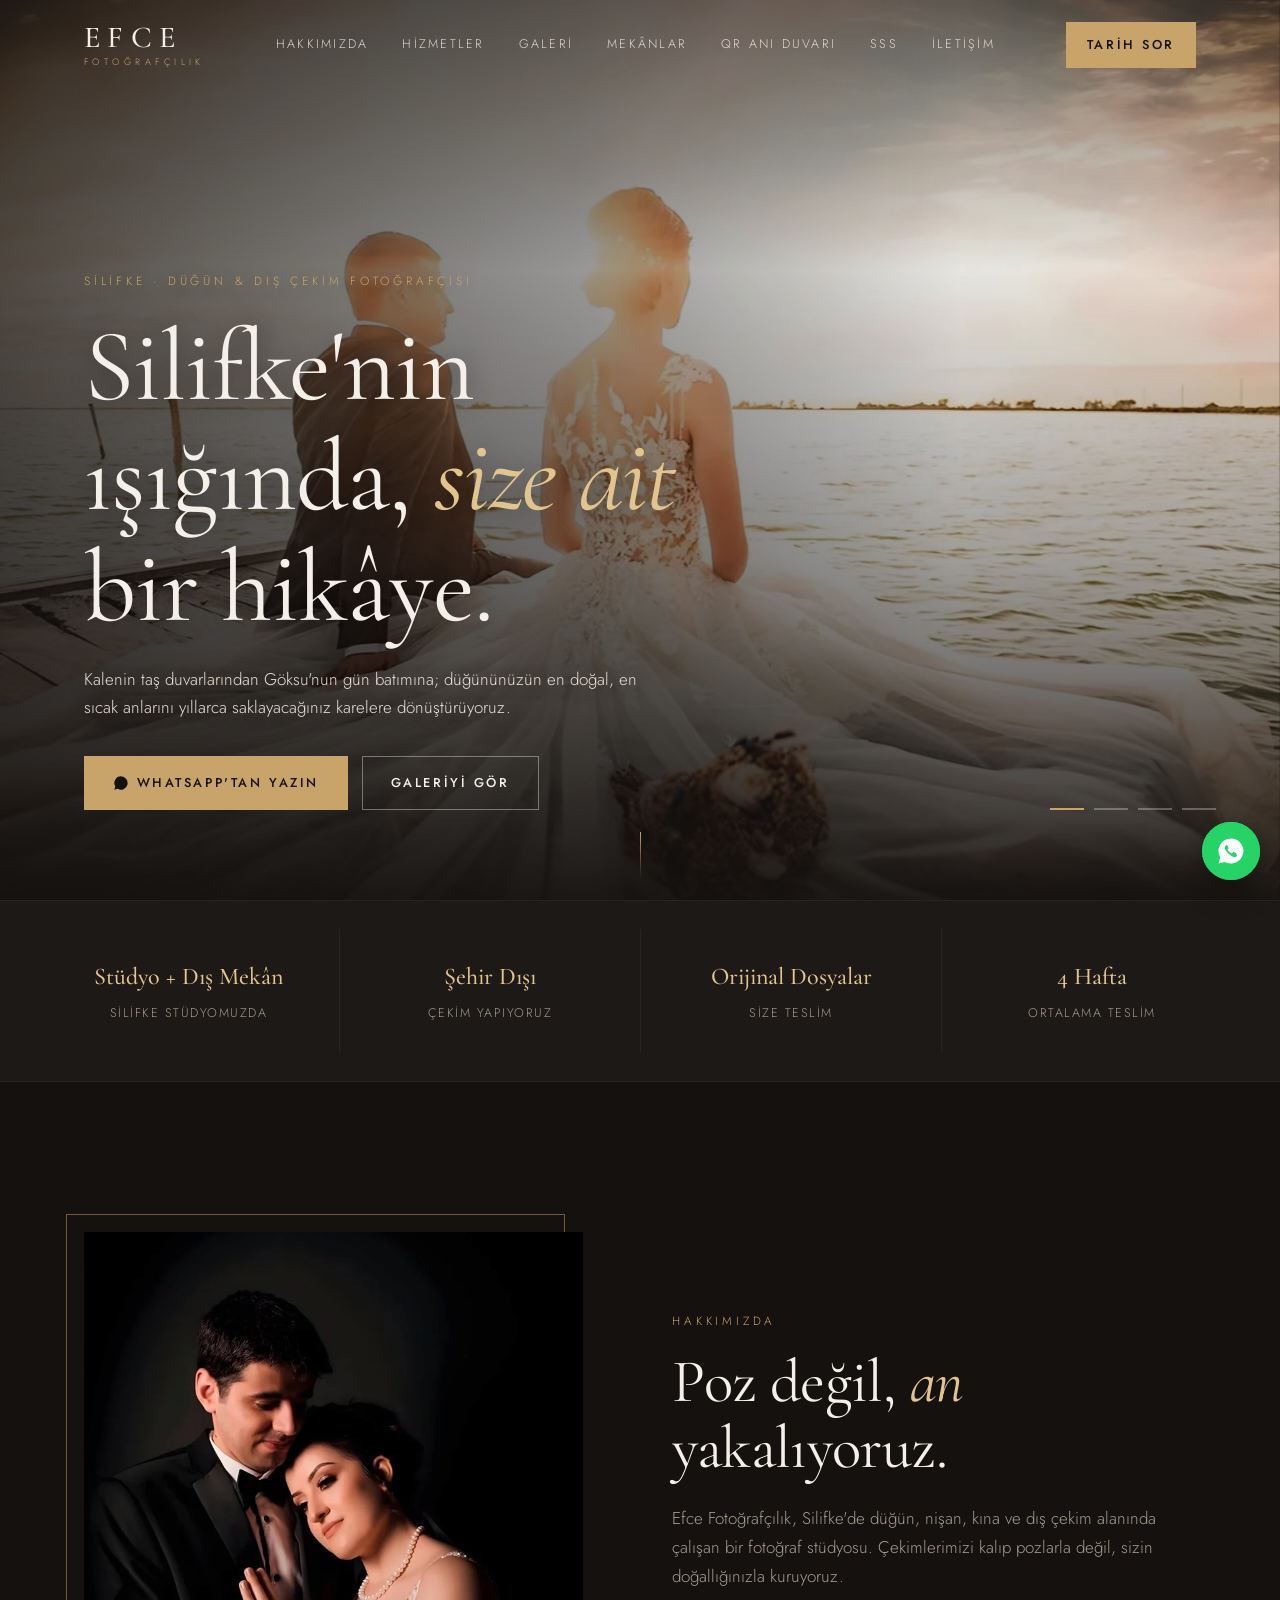
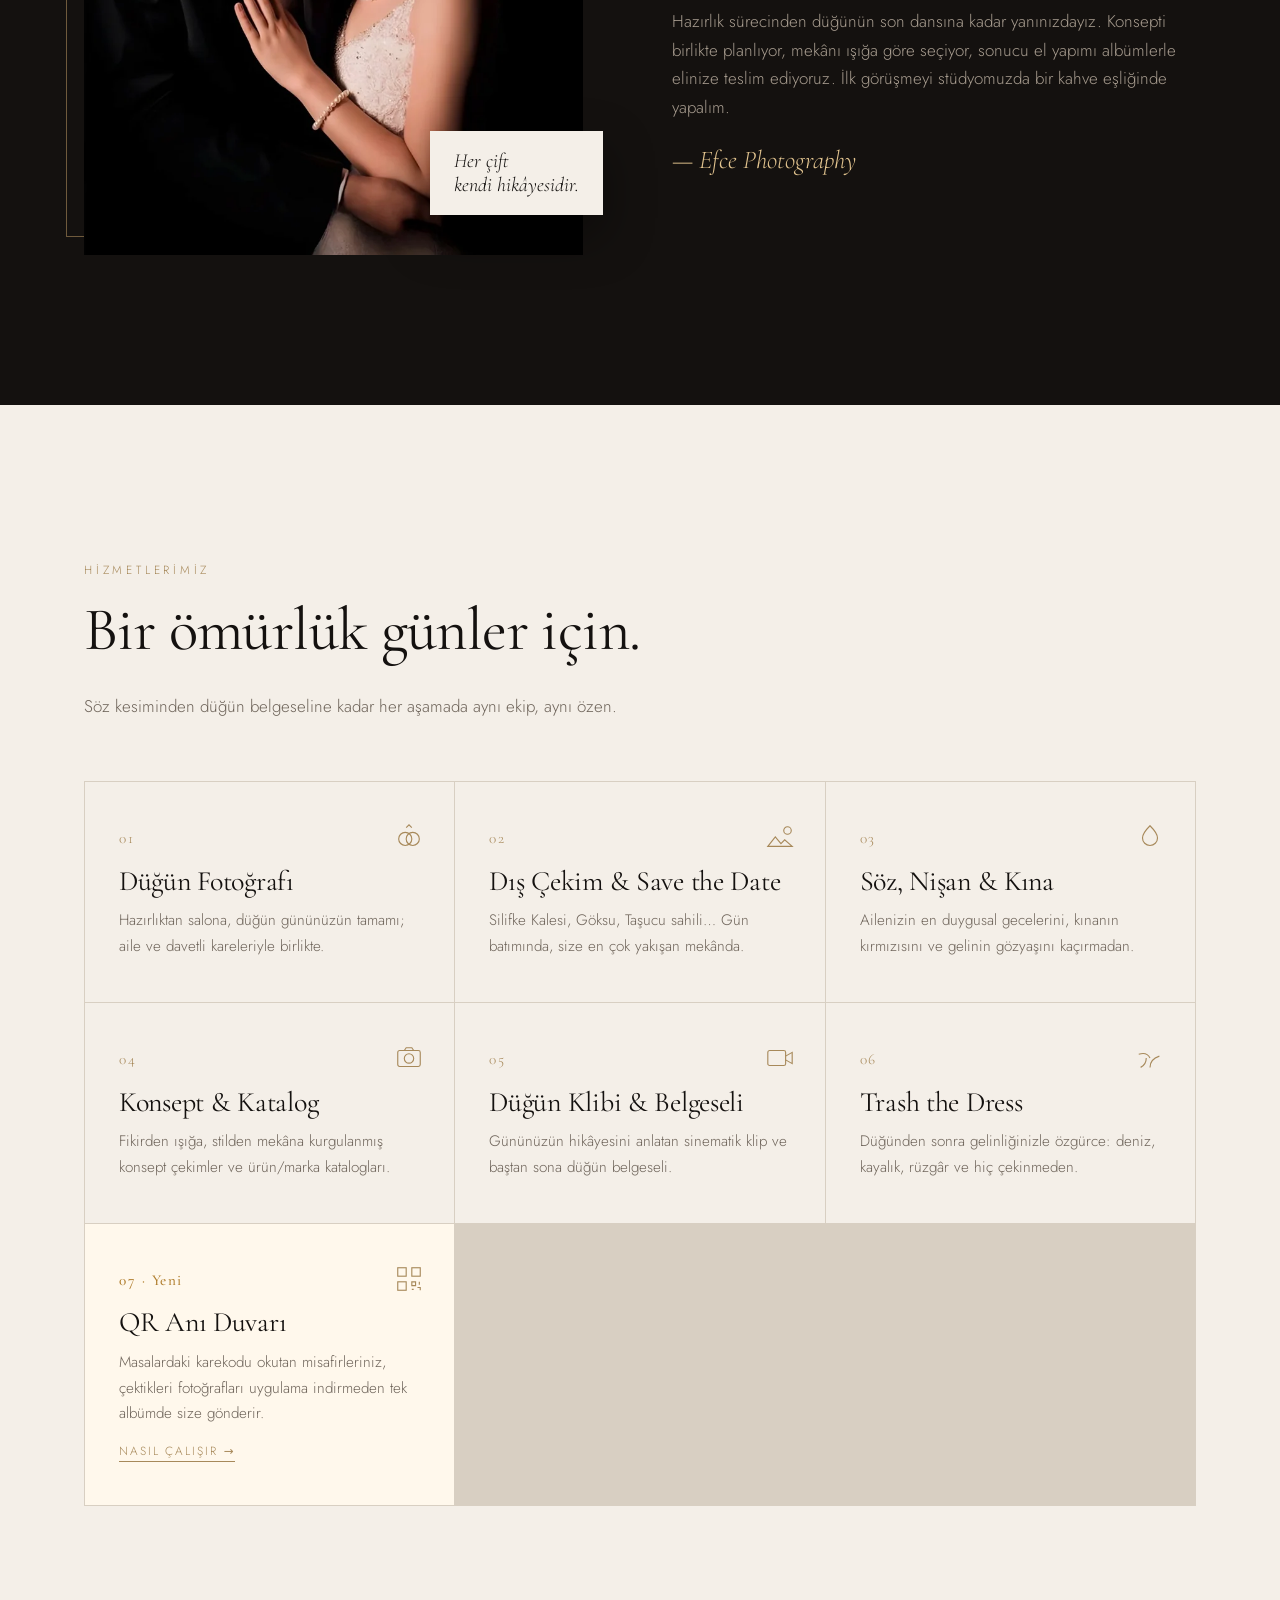
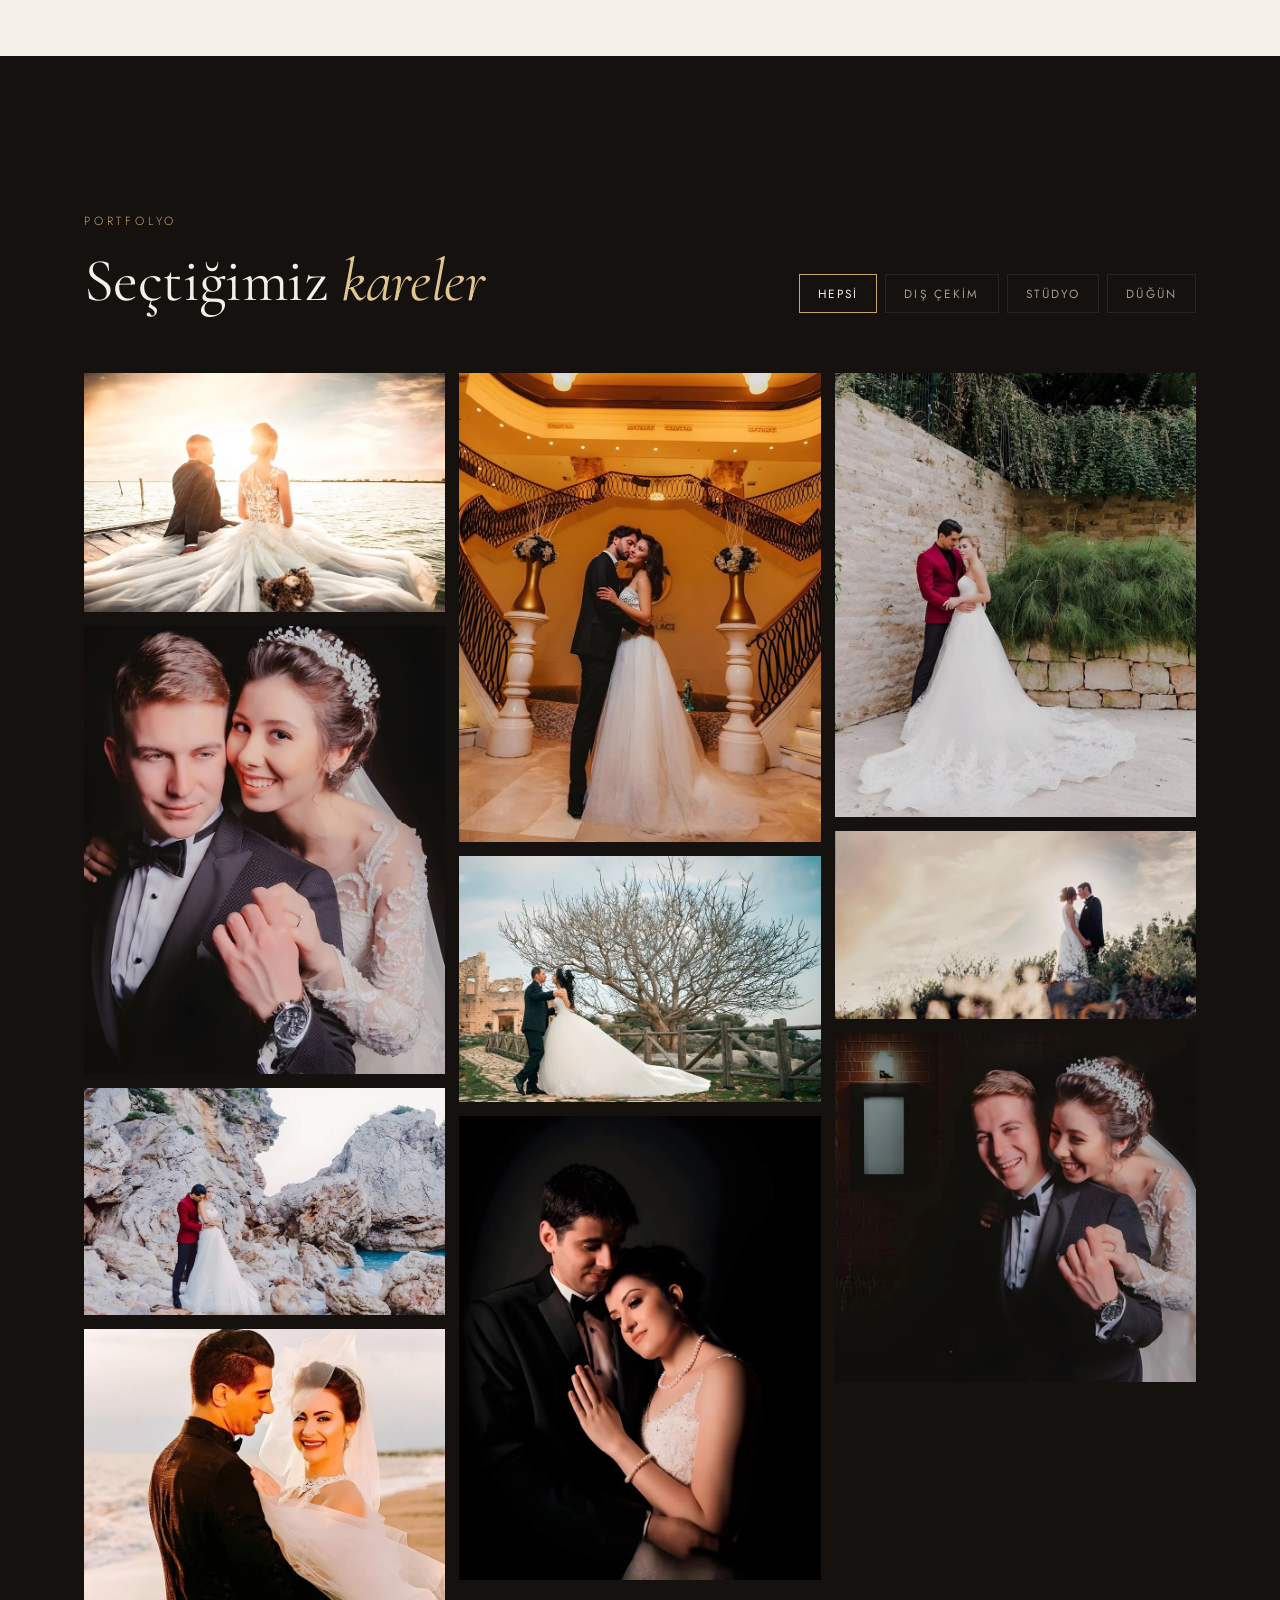
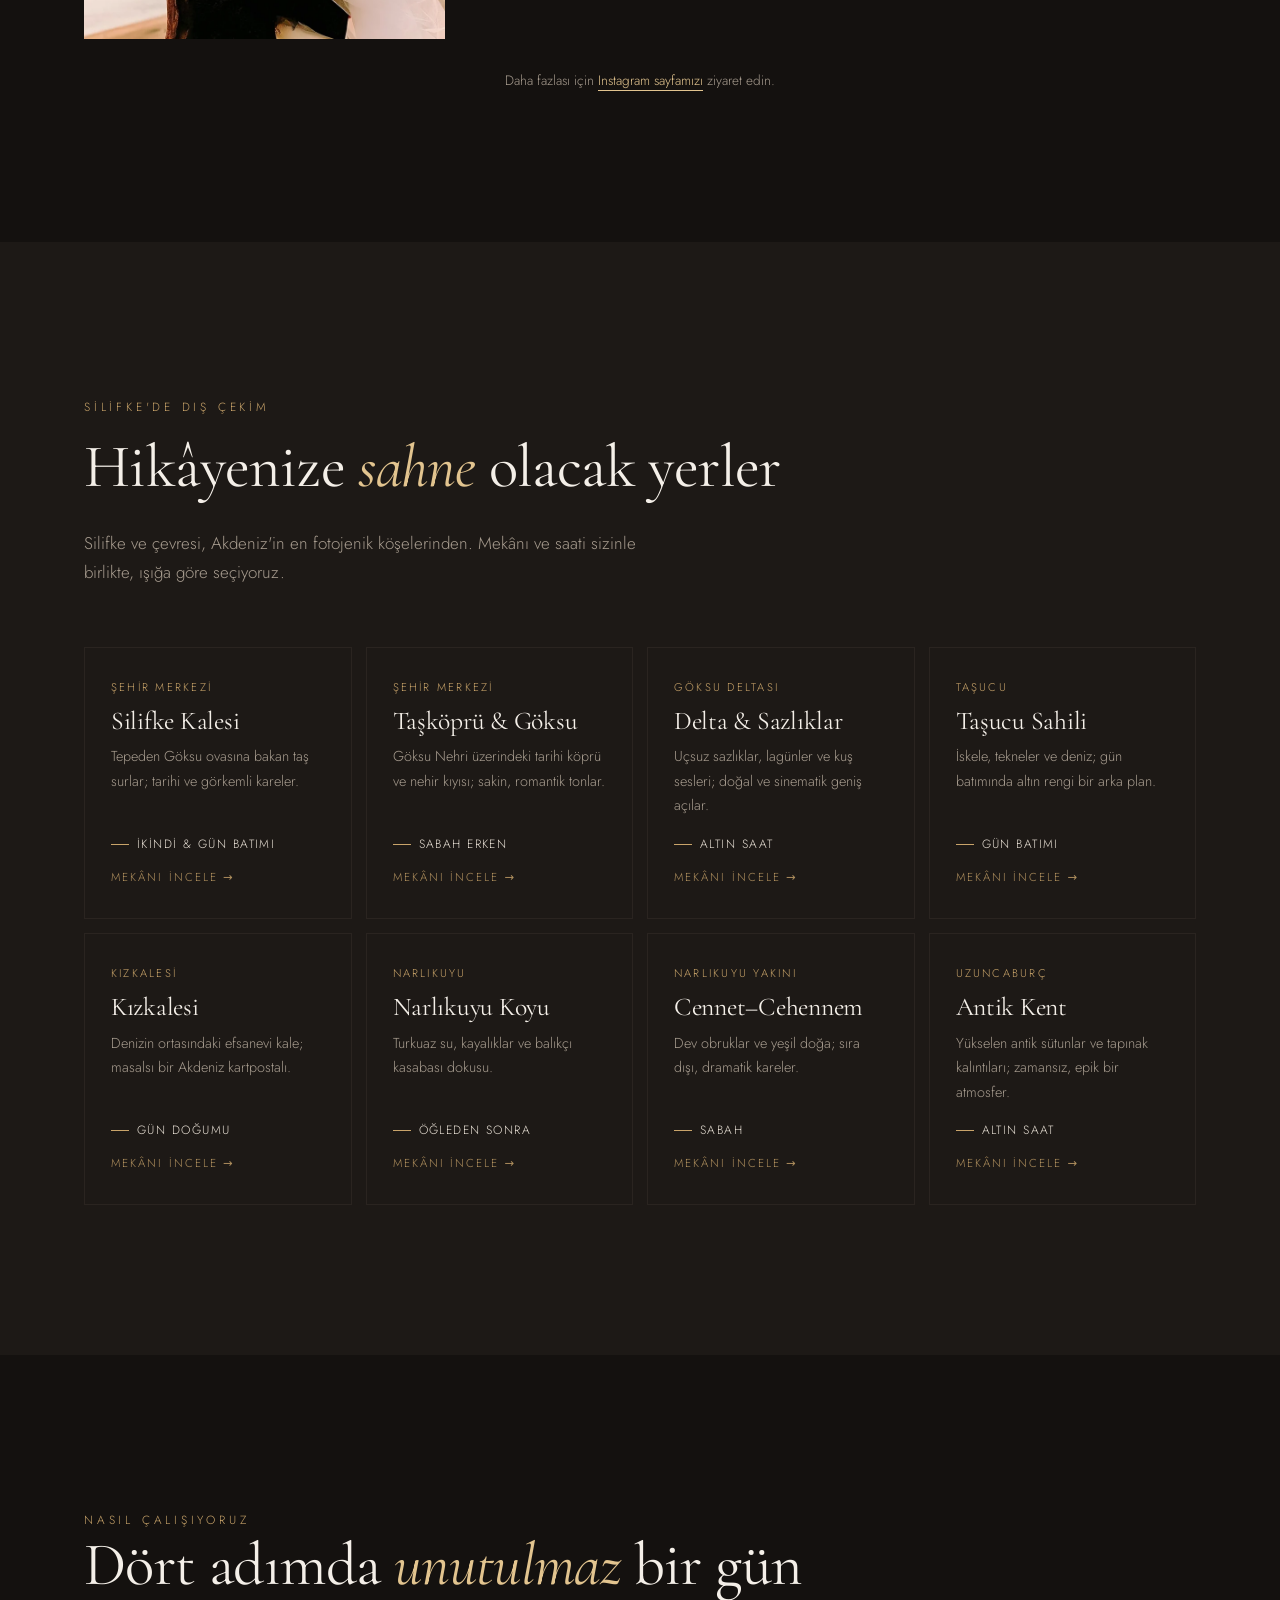
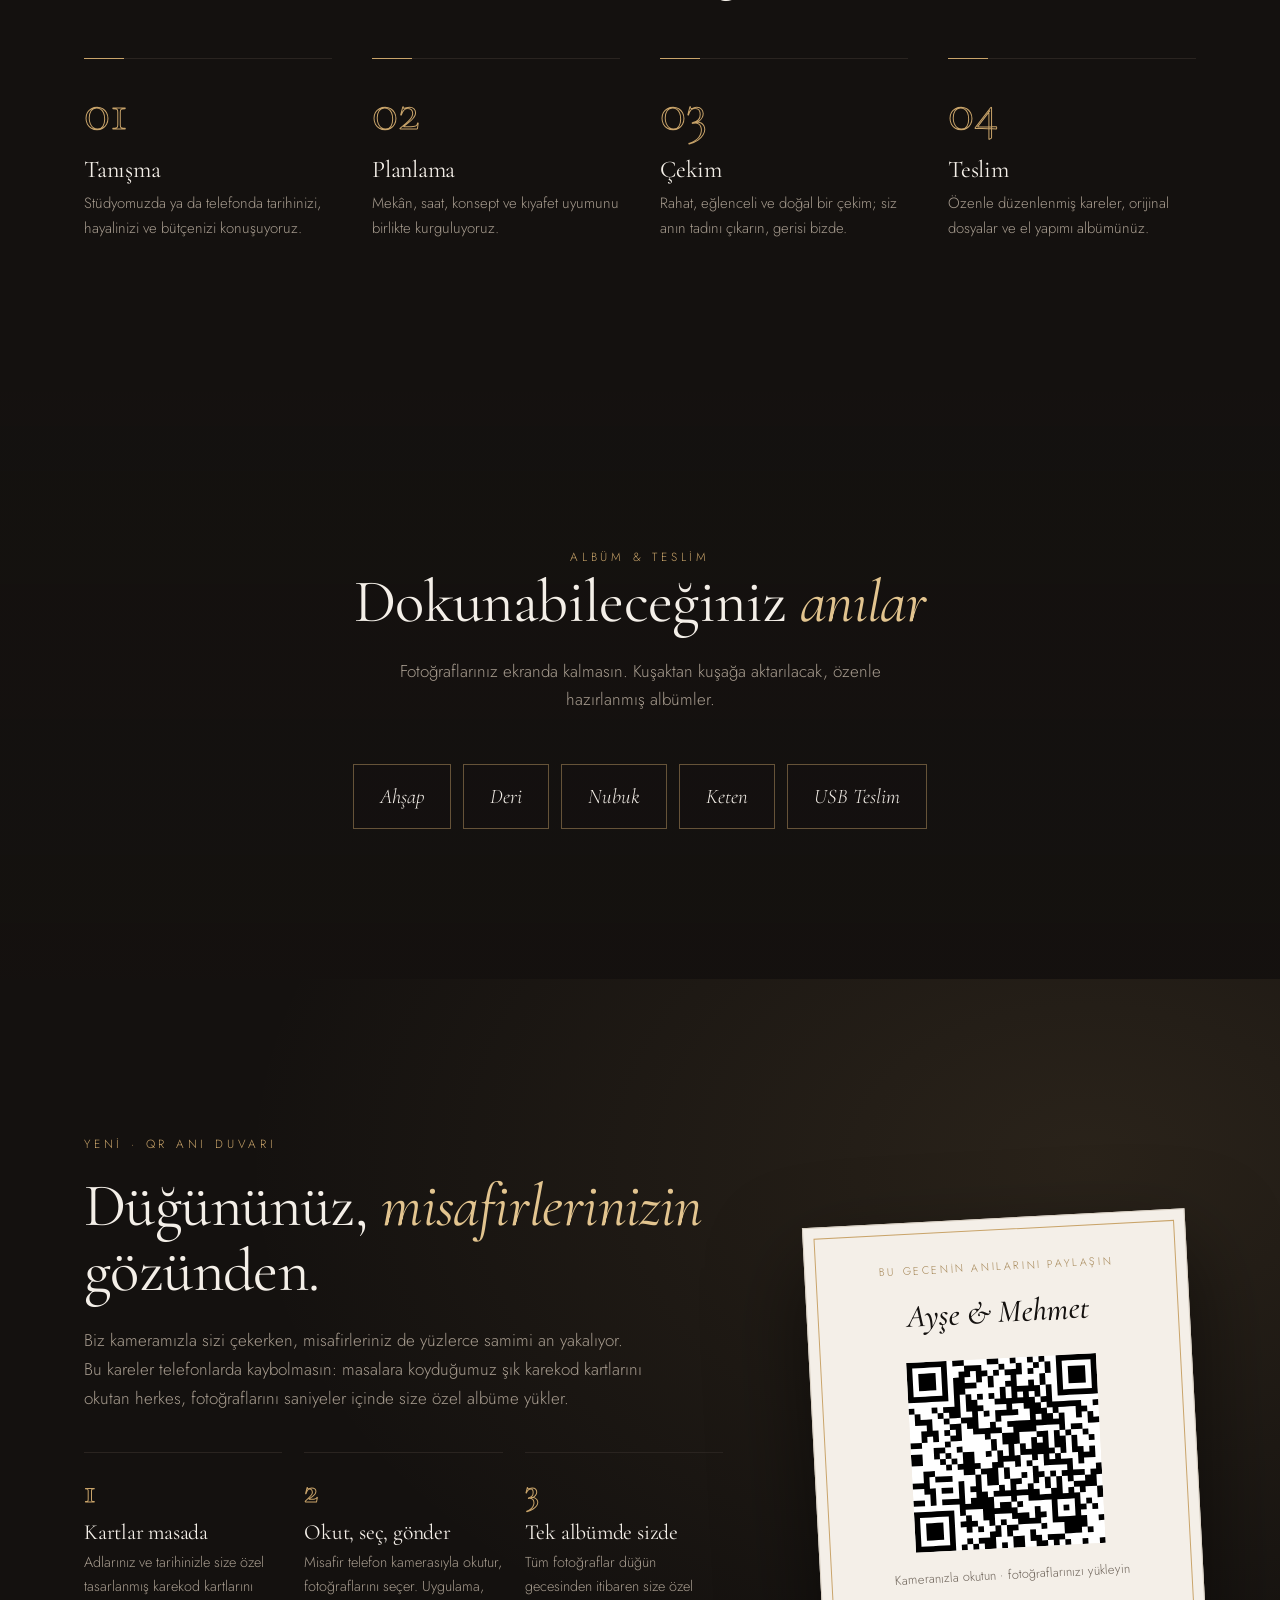
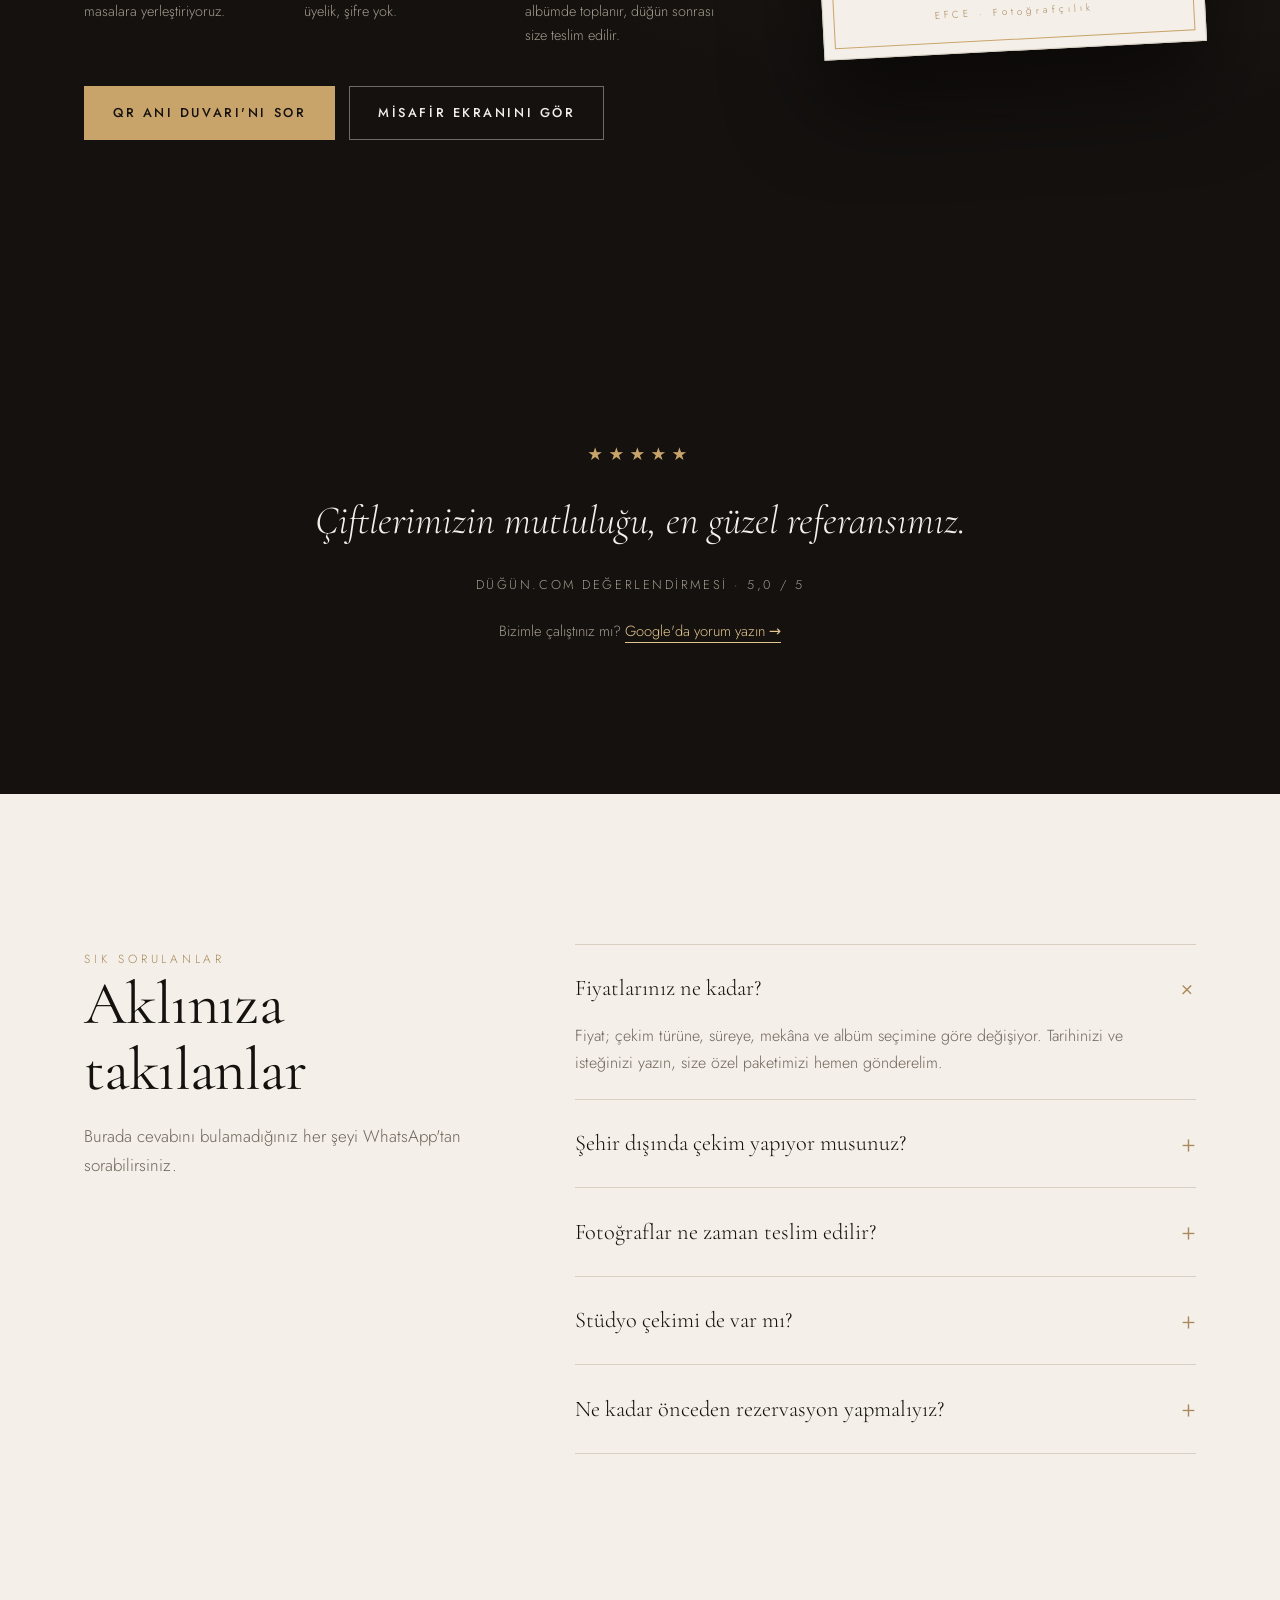
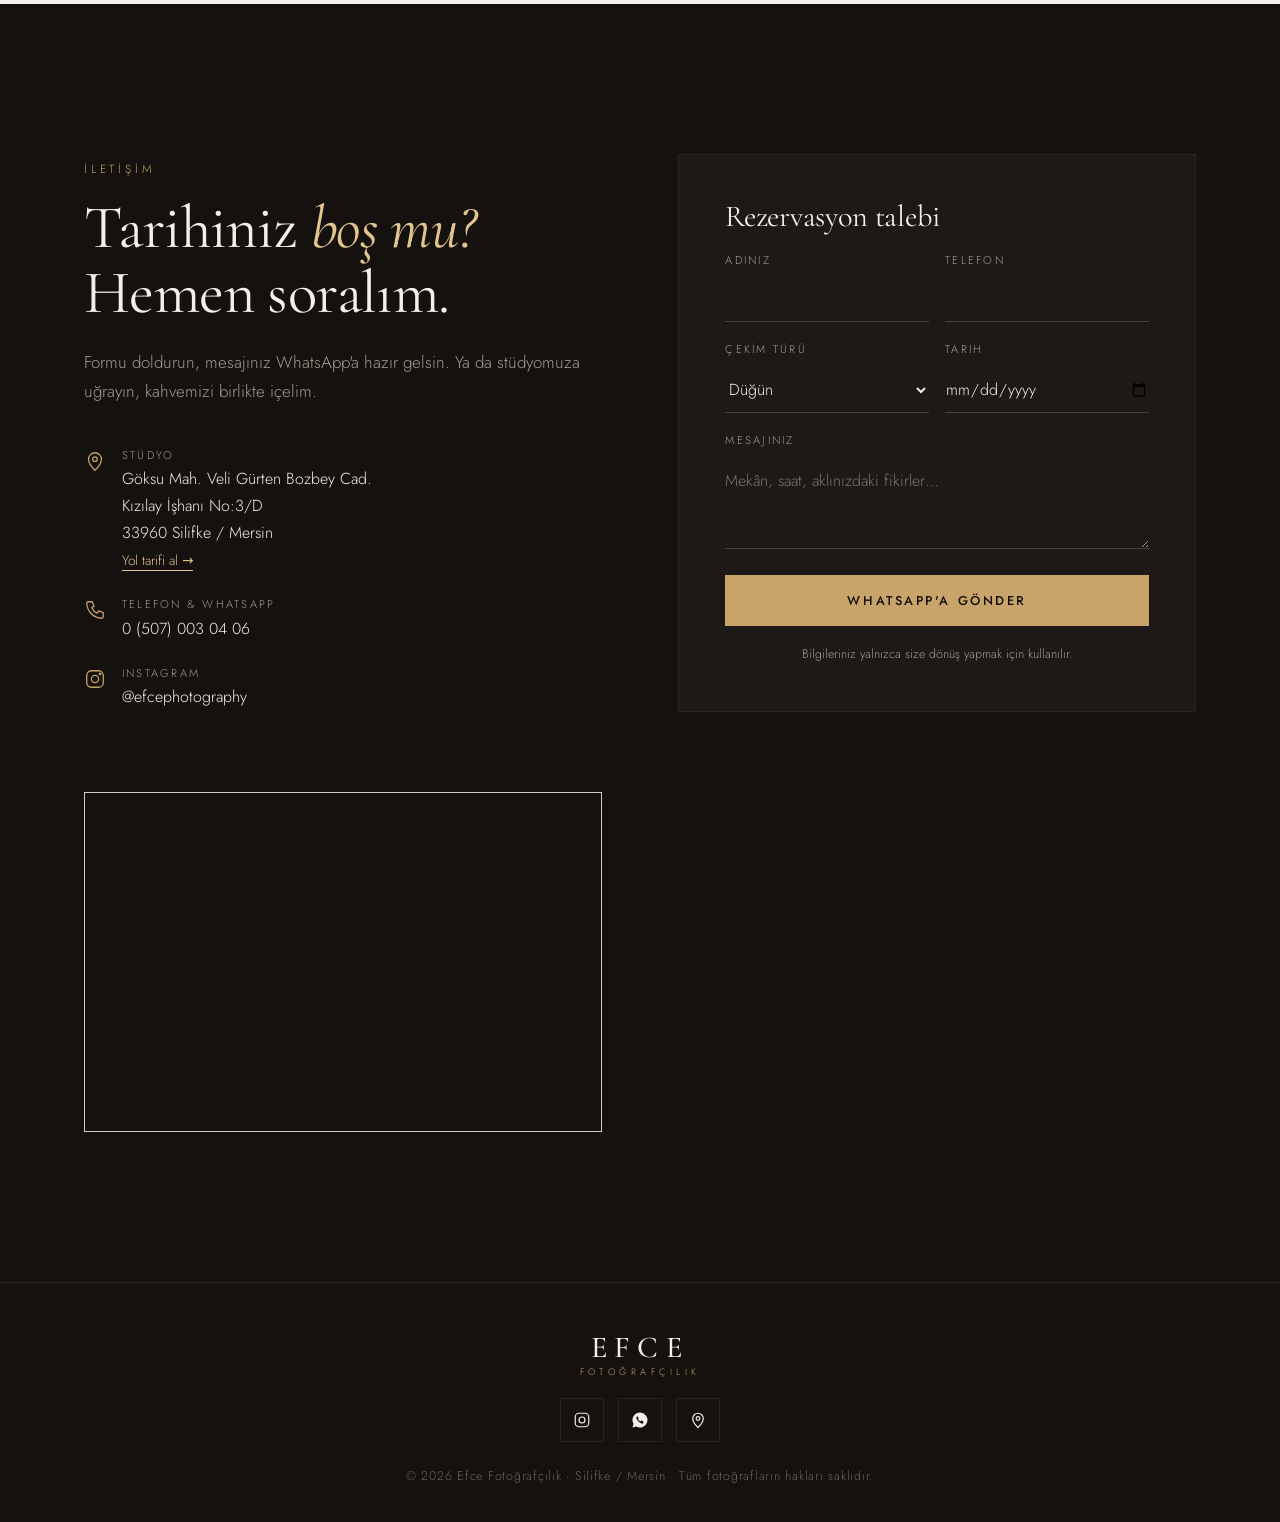
==== commit 7c91b7db: "Fotoğrafların uzamasını düzelt: height:auto, WebP genişliğe göre, doğru srcset - img{height:auto}: w" ====
--- a/index.html
+++ b/index.html
@@ -19,7 +19,7 @@
 "address":{"@type":"PostalAddress","streetAddress":"Göksu Mah. Veli Gürten Bozbey Cad. Kızılay İşhanı No:3/D","postalCode":"33960","addressLocality":"Silifke","addressRegion":"Mersin","addressCountry":"TR"},
 "areaServed":["Silifke","Taşucu","Kızkalesi","Mersin"]}
 </script>
-<link rel="stylesheet" href="assets/site.css">
+<link rel="stylesheet" href="assets/site.css?v=3">
 </head>
 <body>
 
@@ -70,7 +70,7 @@
 <section class="about" id="hakkimizda">
   <div class="wrap">
     <div class="about-img rv">
-      <img src="img/p4-800.webp" srcset="img/p4-800.webp 800w, img/p4-1600.webp 1600w" sizes="(max-width:860px) 100vw, 45vw" width="1528" height="1962" alt="Efce Fotoğrafçılık stüdyo çekimi — gelin ve damat" loading="lazy">
+      <img src="img/p4-800.webp" srcset="img/p4-800.webp 800w, img/p4-1600.webp 1528w" sizes="(max-width:860px) 100vw, 45vw" width="1528" height="1962" alt="Efce Fotoğrafçılık stüdyo çekimi — gelin ve damat" loading="lazy">
       <div class="tag">Her çift<br>kendi hikâyesidir.</div>
     </div>
     <div class="rv">
@@ -113,16 +113,16 @@
       </div>
     </div>
     <div class="grid pswp-gallery" id="grid">
-      <figure data-c="dis"><a href="img/p5-1600.webp" data-pswp-width="2000" data-pswp-height="1323"><img src="img/p5-800.webp" srcset="img/p5-800.webp 800w, img/p5-1600.webp 1600w" sizes="(max-width:700px) 100vw, 33vw" width="2000" height="1323" alt="Gün batımında iskelede gelin ve damat" loading="lazy"></a><figcaption>Gün batımı, iskele</figcaption></figure>
-      <figure data-c="studyo"><a href="img/p8-1600.webp" data-pswp-width="1615" data-pswp-height="2000"><img src="img/p8-800.webp" srcset="img/p8-800.webp 800w, img/p8-1600.webp 1600w" sizes="(max-width:700px) 100vw, 33vw" width="1615" height="2000" alt="Stüdyoda gülümseyen çift" loading="lazy"></a><figcaption>Stüdyo portre</figcaption></figure>
-      <figure data-c="dis"><a href="img/p7-1600.webp" data-pswp-width="2000" data-pswp-height="1257"><img src="img/p7-800.webp" srcset="img/p7-800.webp 800w, img/p7-1600.webp 1600w" sizes="(max-width:700px) 100vw, 33vw" width="2000" height="1257" alt="Kayalık koyda gelin ve damat" loading="lazy"></a><figcaption>Kayalık koy</figcaption></figure>
-      <figure data-c="dis"><a href="img/p3-1600.webp" data-pswp-width="2000" data-pswp-height="1717"><img src="img/p3-800.webp" srcset="img/p3-800.webp 800w, img/p3-1600.webp 1600w" sizes="(max-width:700px) 100vw, 33vw" width="2000" height="1717" alt="Sahilde gelin ve damat" loading="lazy"></a><figcaption>Sahilde</figcaption></figure>
-      <figure data-c="dugun"><a href="img/p9-1600.webp" data-pswp-width="1543" data-pswp-height="2000"><img src="img/p9-800.webp" srcset="img/p9-800.webp 800w, img/p9-1600.webp 1600w" sizes="(max-width:700px) 100vw, 33vw" width="1543" height="2000" alt="Merdivenli salonda gelin ve damat" loading="lazy"></a><figcaption>Düğün salonu</figcaption></figure>
-      <figure data-c="dis"><a href="img/p1-1600.webp" data-pswp-width="2000" data-pswp-height="1363"><img src="img/p1-800.webp" srcset="img/p1-800.webp 800w, img/p1-1600.webp 1600w" sizes="(max-width:700px) 100vw, 33vw" width="2000" height="1363" alt="Tarihi kalıntılar yanında çift" loading="lazy"></a><figcaption>Tarihi doku</figcaption></figure>
-      <figure data-c="studyo"><a href="img/p4-1600.webp" data-pswp-width="1528" data-pswp-height="1962"><img src="img/p4-800.webp" srcset="img/p4-800.webp 800w, img/p4-1600.webp 1600w" sizes="(max-width:700px) 100vw, 33vw" width="1528" height="1962" alt="Siyah fonda romantik çift portresi" loading="lazy"></a><figcaption>Siyah fon</figcaption></figure>
-      <figure data-c="dis"><a href="img/p6-1600.webp" data-pswp-width="1629" data-pswp-height="2000"><img src="img/p6-800.webp" srcset="img/p6-800.webp 800w, img/p6-1600.webp 1600w" sizes="(max-width:700px) 100vw, 33vw" width="1629" height="2000" alt="Taş duvar önünde gelin ve damat" loading="lazy"></a><figcaption>Taş duvar</figcaption></figure>
-      <figure data-c="dis"><a href="img/p2-1600.webp" data-pswp-width="2000" data-pswp-height="1040"><img src="img/p2-800.webp" srcset="img/p2-800.webp 800w, img/p2-1600.webp 1600w" sizes="(max-width:700px) 100vw, 33vw" width="2000" height="1040" alt="Gökyüzü altında çift" loading="lazy"></a><figcaption>Gökyüzü</figcaption></figure>
-      <figure data-c="studyo"><a href="img/p10-1600.webp" data-pswp-width="2000" data-pswp-height="1934"><img src="img/p10-800.webp" srcset="img/p10-800.webp 800w, img/p10-1600.webp 1600w" sizes="(max-width:700px) 100vw, 33vw" width="2000" height="1934" alt="Tuğla duvar önünde neşeli çift" loading="lazy"></a><figcaption>Neşe</figcaption></figure>
+      <figure data-c="dis"><a href="img/p5-1600.webp" data-pswp-width="1600" data-pswp-height="1058"><img src="img/p5-800.webp" srcset="img/p5-800.webp 800w, img/p5-1600.webp 1600w" sizes="(max-width:700px) 100vw, 33vw" width="2000" height="1323" alt="Gün batımında iskelede gelin ve damat" loading="lazy"></a><figcaption>Gün batımı, iskele</figcaption></figure>
+      <figure data-c="studyo"><a href="img/p8-1600.webp" data-pswp-width="1600" data-pswp-height="1981"><img src="img/p8-800.webp" srcset="img/p8-800.webp 800w, img/p8-1600.webp 1600w" sizes="(max-width:700px) 100vw, 33vw" width="1615" height="2000" alt="Stüdyoda gülümseyen çift" loading="lazy"></a><figcaption>Stüdyo portre</figcaption></figure>
+      <figure data-c="dis"><a href="img/p7-1600.webp" data-pswp-width="1600" data-pswp-height="1006"><img src="img/p7-800.webp" srcset="img/p7-800.webp 800w, img/p7-1600.webp 1600w" sizes="(max-width:700px) 100vw, 33vw" width="2000" height="1257" alt="Kayalık koyda gelin ve damat" loading="lazy"></a><figcaption>Kayalık koy</figcaption></figure>
+      <figure data-c="dis"><a href="img/p3-1600.webp" data-pswp-width="1600" data-pswp-height="1374"><img src="img/p3-800.webp" srcset="img/p3-800.webp 800w, img/p3-1600.webp 1600w" sizes="(max-width:700px) 100vw, 33vw" width="2000" height="1717" alt="Sahilde gelin ve damat" loading="lazy"></a><figcaption>Sahilde</figcaption></figure>
+      <figure data-c="dugun"><a href="img/p9-1600.webp" data-pswp-width="1543" data-pswp-height="2000"><img src="img/p9-800.webp" srcset="img/p9-800.webp 800w, img/p9-1600.webp 1543w" sizes="(max-width:700px) 100vw, 33vw" width="1543" height="2000" alt="Merdivenli salonda gelin ve damat" loading="lazy"></a><figcaption>Düğün salonu</figcaption></figure>
+      <figure data-c="dis"><a href="img/p1-1600.webp" data-pswp-width="1600" data-pswp-height="1090"><img src="img/p1-800.webp" srcset="img/p1-800.webp 800w, img/p1-1600.webp 1600w" sizes="(max-width:700px) 100vw, 33vw" width="2000" height="1363" alt="Tarihi kalıntılar yanında çift" loading="lazy"></a><figcaption>Tarihi doku</figcaption></figure>
+      <figure data-c="studyo"><a href="img/p4-1600.webp" data-pswp-width="1528" data-pswp-height="1962"><img src="img/p4-800.webp" srcset="img/p4-800.webp 800w, img/p4-1600.webp 1528w" sizes="(max-width:700px) 100vw, 33vw" width="1528" height="1962" alt="Siyah fonda romantik çift portresi" loading="lazy"></a><figcaption>Siyah fon</figcaption></figure>
+      <figure data-c="dis"><a href="img/p6-1600.webp" data-pswp-width="1600" data-pswp-height="1964"><img src="img/p6-800.webp" srcset="img/p6-800.webp 800w, img/p6-1600.webp 1600w" sizes="(max-width:700px) 100vw, 33vw" width="1629" height="2000" alt="Taş duvar önünde gelin ve damat" loading="lazy"></a><figcaption>Taş duvar</figcaption></figure>
+      <figure data-c="dis"><a href="img/p2-1600.webp" data-pswp-width="1600" data-pswp-height="832"><img src="img/p2-800.webp" srcset="img/p2-800.webp 800w, img/p2-1600.webp 1600w" sizes="(max-width:700px) 100vw, 33vw" width="2000" height="1040" alt="Gökyüzü altında çift" loading="lazy"></a><figcaption>Gökyüzü</figcaption></figure>
+      <figure data-c="studyo"><a href="img/p10-1600.webp" data-pswp-width="1600" data-pswp-height="1547"><img src="img/p10-800.webp" srcset="img/p10-800.webp 800w, img/p10-1600.webp 1600w" sizes="(max-width:700px) 100vw, 33vw" width="2000" height="1934" alt="Tuğla duvar önünde neşeli çift" loading="lazy"></a><figcaption>Neşe</figcaption></figure>
     </div>
     <p class="note">Daha fazlası için <a href="#" data-ig>Instagram sayfamızı</a> ziyaret edin.</p>
   </div>
@@ -271,7 +271,7 @@
 <a class="wa" data-wa="Merhaba, çekim hakkında bilgi almak istiyorum." href="#" aria-label="WhatsApp ile yazın"><svg viewBox="0 0 24 24"><path d="M12 2a10 10 0 0 0-8.6 15.1L2 22l5-1.3A10 10 0 1 0 12 2Zm5 13.6c-.2.6-1.2 1.2-1.7 1.2-.4.1-1 .1-1.6-.1a14 14 0 0 1-5.7-5c-.5-.7-.9-1.6-.9-2.4 0-.9.5-1.4.7-1.6.2-.2.4-.3.6-.3h.4c.1 0 .3 0 .5.4l.7 1.7c.1.1.1.3 0 .4l-.3.4-.3.3c-.1.1-.2.3 0 .5.1.3.6 1 1.3 1.6.9.8 1.6 1 1.9 1.1.2.1.4.1.5-.1l.7-.9c.2-.2.3-.2.5-.1l1.6.8c.2.1.4.2.4.3.1.1.1.6-.1 1.2Z"/></svg></a>
 
 <script src="assets/qrcode.js" defer></script>
-<script src="assets/site.js" defer></script>
+<script src="assets/site.js?v=3" defer></script>
 <script defer>addEventListener("DOMContentLoaded",()=>{const q=qrcode(0,"M");q.addData("https://efcefotografcilik.com.tr/qr/yukle.html?d=ornek");q.make();document.getElementById("qrDemo").innerHTML=q.createSvgTag({cellSize:4,margin:0,scalable:true})})</script>
 </body>
 </html>
--- a/assets/site.css
+++ b/assets/site.css
@@ -8,7 +8,7 @@
 *{box-sizing:border-box;margin:0;padding:0}
 html{scroll-behavior:smooth}
 body{background:var(--ink);color:var(--cream);font-family:var(--sans);font-weight:300;line-height:1.7;-webkit-font-smoothing:antialiased;overflow-x:hidden}
-img{display:block;max-width:100%}
+img{display:block;max-width:100%;height:auto}
 a{color:inherit;text-decoration:none}
 .wrap{max-width:1240px;margin:0 auto;padding:0 var(--pad)}
 .eyebrow{font-size:.74rem;letter-spacing:.32em;text-transform:uppercase;color:var(--gold)}
